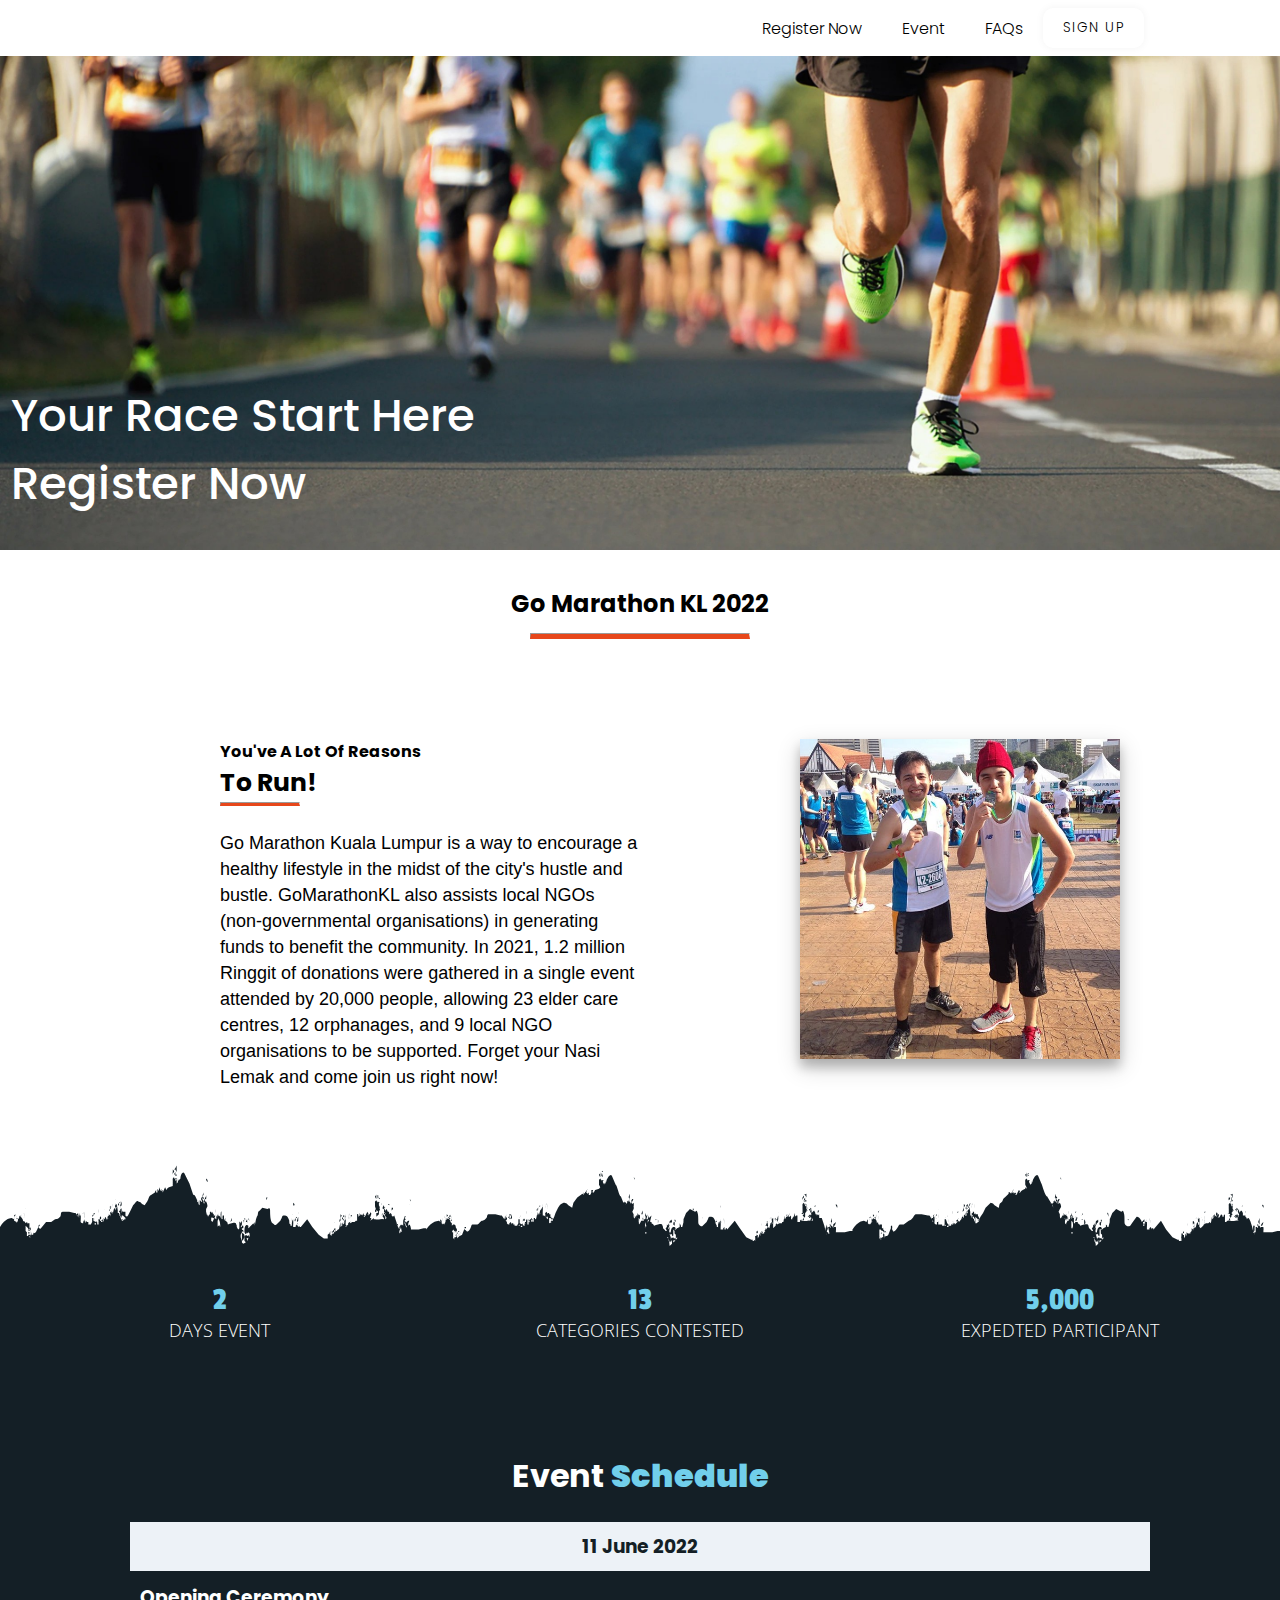
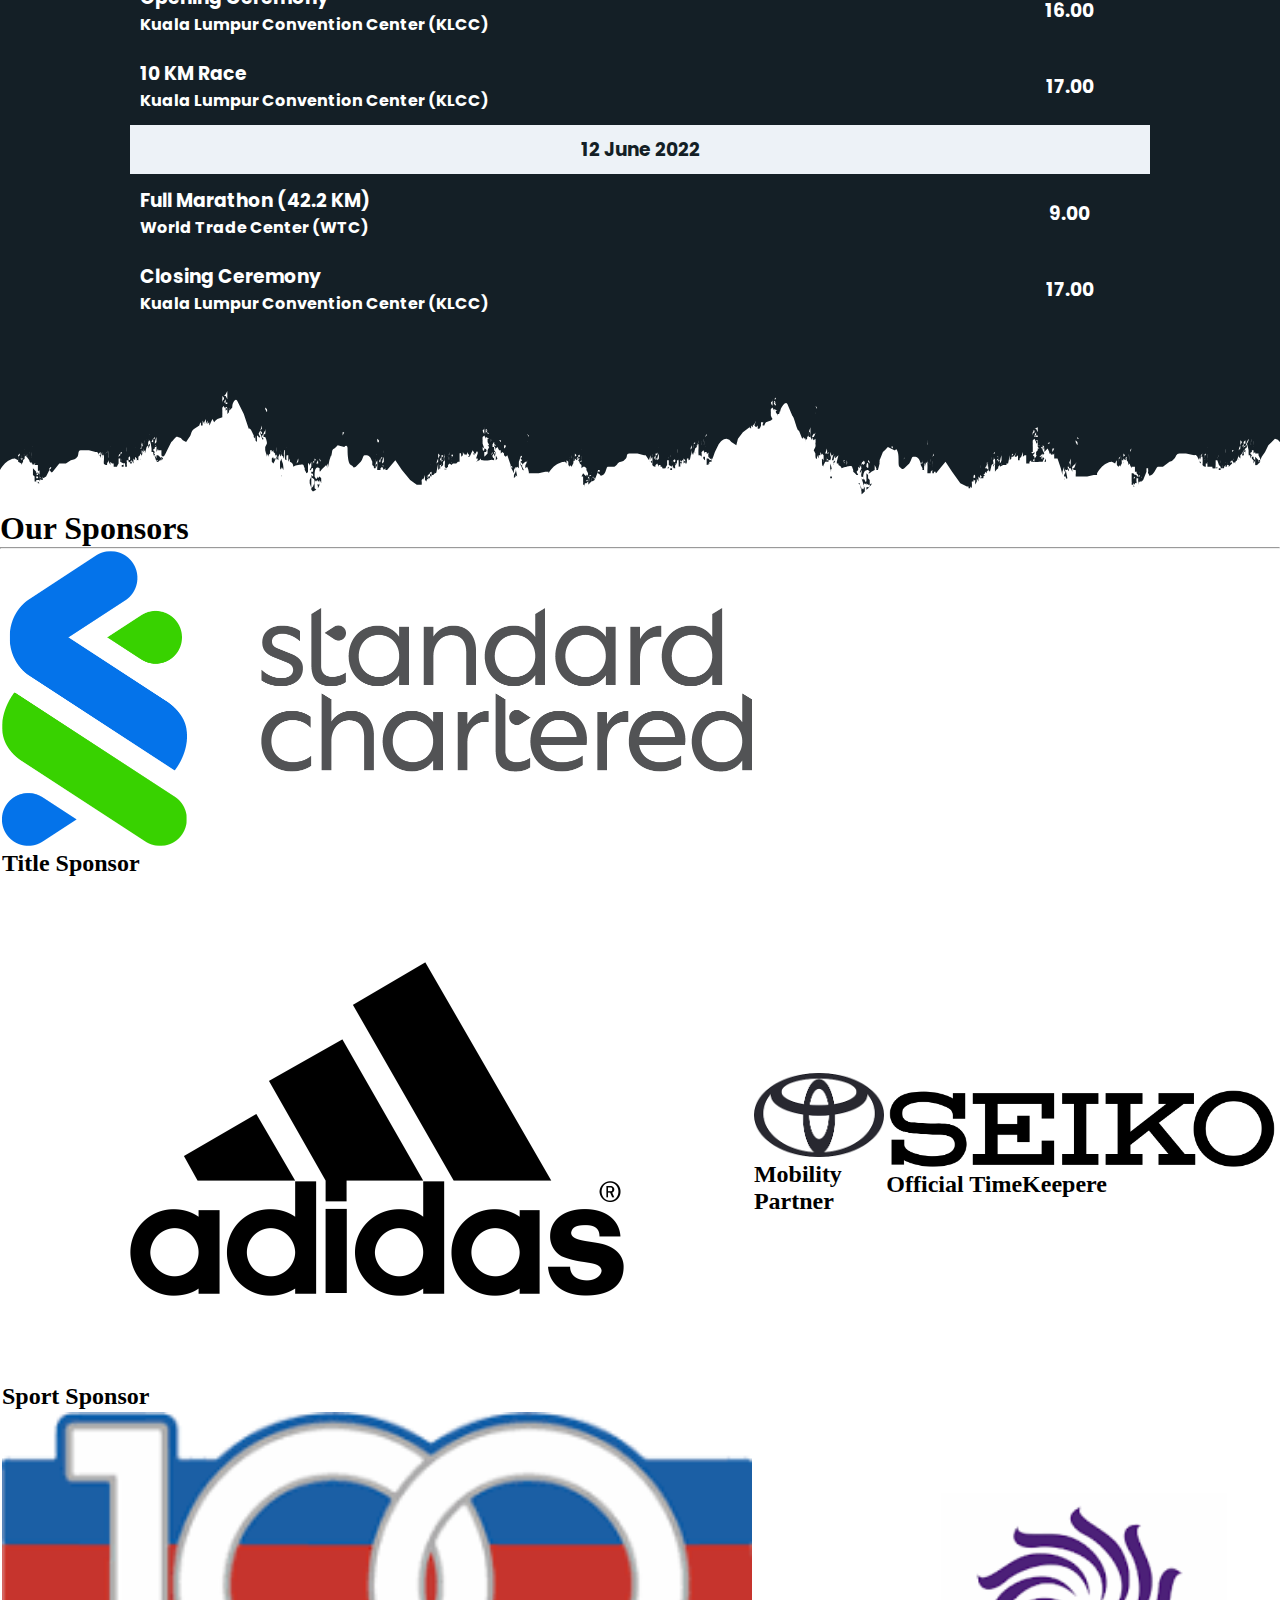
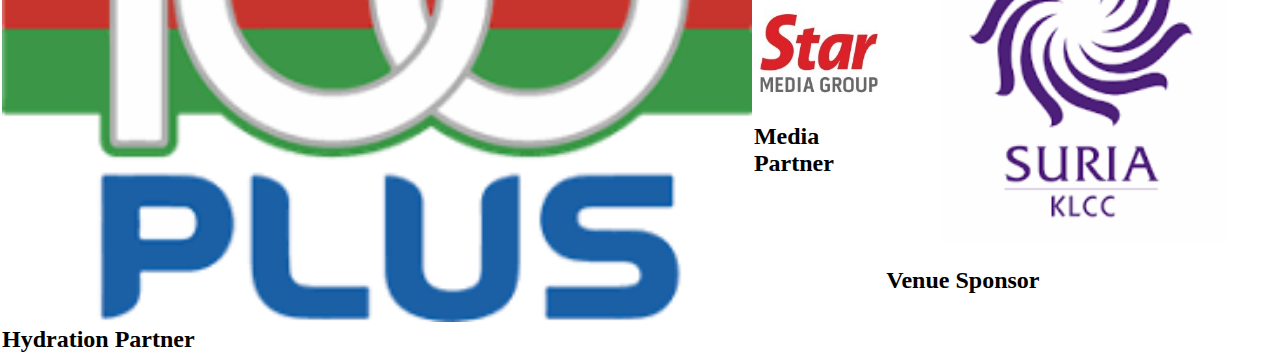
==== index.html @ 4ce57333 "v1.6" ====
<!DOCTYPE html>
<html lang="en">

<head>
    <meta charset="UTF-8">
    <meta http-equiv="X-UA-Compatible" content="IE=edge">
    <meta name="viewport" content="width=device-width, initial-scale=1.0">
    <link rel="stylesheet" type="text/css" href="style.css" />
    <script src="scripts/counter.js"></script>
    <title>GoMarathon</title>
</head>

<body>
    <!--header-->
    <div class="header">

        <!--Navigation Bar-->
        <nav>
            <ul class="nav_links">
                <li><a href="#">Register Now</a></li>
                <li><a href="#">Event</a></li>
                <li><a href="#">FAQs</a></li>
                <button>Sign Up</button>
            </ul>
        </nav>

        <!--Top image-->
        <img src="Image\running-header.jpg" />
        <div class="headTxt">Your Race Start Here <br> Register Now</div>
    </div>

    <!--Content-->
    <div class="content_counter">
        <h1>Go Marathon KL 2022</h1>
        <hr>
        <div id="dateCounter"></div>
    </div>

    <div class="container-1">
        <div class="col1">
            <h3>You've A Lot Of Reasons</h3>
            <h1>To Run!</h1>
            <hr>
            <p>
                Go Marathon Kuala Lumpur is a way to encourage a healthy lifestyle in the midst of the city's hustle and bustle. GoMarathonKL also assists local NGOs (non-governmental organisations) in generating funds to benefit the community. In 2021, 1.2 million Ringgit
                of donations were gathered in a single event attended by 20,000 people, allowing 23 elder care centres, 12 orphanages, and 9 local NGO organisations to be supported. Forget your Nasi Lemak and come join us right now!
            </p>
        </div>
        <div class="col2">
            <img src="Image/runner.jpg" alt="content image runner" />
        </div>
    </div>

    <div class="topSvg">
        <svg xmlns="http://www.w3.org/2000/svg" viewBox="0 0 1000 100">
            <g fill="#fff">
                <path d="M167 61zM98 62zM98 60a1 1 0 0" fill-rule="nonzero" />
                <path
                    d="M9 61l2 1a6 6 0 010-2v2a3 3 0 010 1l2 1v-1 2a21 21 0 011-2v-1 0h1v-2 1a4 4 0 010-2v1a4 4 0 011-1v-1-1 1a6 6 0 010 1 6 6 0 010 1 2 2 0 011 1v-1c0-1 0 1 0 0a9 9 0 010-2h0v3a3 3 0 011 2 7 7 0 011 1v-1l1 2 1-1c1 0 0 1 0 0v1h2v2a15 15 0 010 1c0 2 1-1 1 1v1c0 2-1-1-1-1a1 1 0 000 1 1 1 0 010 1h-1l1-1h-1v1a4 4 0 010-1v-1l-1-1v0l-1-1v4l1 1v3h1a3 3 0 010 1v-2h2a1 1 0 010-1c0-1 0 0 0 0v1a3 3 0 010-1v1s0-1 0 0a3 3 0 010 1v-1a2 2 0 010 1l1-2v1h1a4 4 0 010-2v1a15 15 0 002-1l2-4v-1-1-1c0-1 0 0 0 0v2l1-1a2 2 0 010 1l-1 1v-1a2 2 0 000 1c1 1 1 2 2 1l4-5h4l3-2a5 5 0 004-2c1-1 0-4 2-4h5l4 1h1l2 3v1a17 17 0 011-4v4c0 1 0 0 0 0v-2 1a5 5 0 010 1 6 6 0 010-2h1a4 4 0 010-1v-2 1a6 6 0 010 1 25 25 0 010 5v1a2 2 0 002 1v-1l1-2v1l1 2v-2l1 1h1v1a5 5 0 010 1h2a10 10 0 011-2c0-1 0 0 0 0v-2-1h1v2l2 1a2 2 0 010 1 3 3 0 010 1 5 5 0 010-2c1-1 1 1 1 2v-1 1h1a2 2 0 000-1h0v1-1a3 3 0 010-1 3 3 0 000-1 1 1 0 010-1h1v-1 0c0-1 1-2 1 0s-1 0-1 1c0 2 1 1 1 1a7 7 0 010 1h1v-1-1l1 2v-1a3 3 0 010 1v-1-1c0-1 0 0 0 0v-1l1 1v-2 2a4 4 0 000-1v-1l1 1v0a11 11 0 010 2v-2 1s0-1 0 0a3 3 0 011 0v-1-1l1-1v-1c0-1 0 0 0 0v0l1 1v1l1-5v1c0 1 0 0 0 0v1l1-1v-1-1 4l1-4v0l1-1v-2 1a5 5 0 010 1 6 6 0 010-2 4 4 0 011-1v-2 1a6 6 0 010 1 25 25 0 011 5v2h1v0a4 4 0 010 1 7 7 0 010 1 17 17 0 011-2v0l-1-1a1 1 0 011-1v-1h1v3l1-2v1h2v3c1 2 1-1 1 1a13 13 0 001-1 4 4 0 010-1v1l2-4 2-4c2-2 3-4 4-3a4 4 0 013 2l2 1 2-3c1-1 1-4 3-5l3-2a3 3 0 011-2v2a4 4 0 011 0v-1-1-1l1 2v-1l1-2v3l1-2v2l1-1v2a6 6 0 001-2l1-2 1 2v0a5 5 0 012-2l3-1a11 11 0 010-2 15 15 0 010-2 8 8 0 010-2l1-1v1h1s1-1 1 1l-1-1v2l1-1v1a8 8 0 010 2l1-1v-1-2a3 3 0 010 2 11 11 0 002-2c0-3 2-6 3-4l4 8 3 9c1-1 2 2 3 4v-1a8 8 0 010 2l1 1v-2a6 6 0 010 3l1 1v-3-1c1 0 1 2 2 1l-1-2c0-1 0 1 0 0l1-2 1-3v2l-1 1 1 1a1 1 0 010 1c-1 1-1-3-1-2a8 8 0 000 2 5 5 0 000 1v-1c1 1 1 5 2 3l-1-1a3 3 0 011-2 5 5 0 011-2v-1a7 7 0 010 3c0 1-1-1-1 1a5 5 0 000 1h1a8 8 0 011 3 4 4 0 010 1l-1 2v2l1 4v-2l1 2v-2 1a3 3 0 011-1v-1-1h1v1l1-1v1l1 1a9 9 0 010 2 6 6 0 010 1 5 5 0 01-1 1l1-1h-1c0 1 0 1 0 0a1 1 0 010-1l-1 1v-1 3l1 1c0-1 0-1 0 0l1-2a2 2 0 010-1h1v1a14 14 0 011-3l-1 2 1 1v-2 1a9 9 0 010-1l1-2a11 11 0 010 1v-2 1a6 6 0 010 1 3 3 0 010 1 3 3 0 001-2l-1-2a14 14 0 011 2 4 4 0 010 1l1 1v-1a3 3 0 010-1s0 1 0 0v-1a6 6 0 010 2 4 4 0 010 1v1c1 0 0-6 1-5v8-1c0-1 0-2 1-1a5 5 0 010 1v-1a7 7 0 010-3h1c0-1 0 0 0 0v-1 5l1-2v2a3 3 0 012 3 7 7 0 013-1c4-1 3 0 4 2a5 5 0 000 1 13 13 0 011 2 2 2 0 001-1s0 1 0 0v-2-3c1-1 1 3 1 1l1-2v3l-1 2c1 1 1-2 2-1a5 5 0 010 2h-1a3 3 0 000 1c1 1 1-1 1 1a1 1 0 010 1l-1-1c0 3 2 1 2 4a9 9 0 01-1 3l-1 1v-2-2-3l-1 2v2a43 43 0 011 3v1l1 1v-1 1l2-1a4 4 0 00-1-1v-3 1a3 3 0 011-3v1l1-1v1s1-1 1 1-2-1-1 2a6 6 0 000 1 9 9 0 001-2 10 10 0 010-3 7 7 0 011 2v-1a4 4 0 000-1v-1l-1-1-1 1v-5 4c-1 2-1 2-2 0v-1c0-5 2-5 3-4 0 0 0-1 0 0v1c0 2 1 0 1 0l1-1 1-1 1-1v-1 2l1-2v3c0 1 0 0 0 0l1-5 1-3a4 4 0 010 1c1-3 0-4 2-5a22 22 0 002-2l4 1c1-1 2-1 2 1s0 9 2 10 1 2 3 1l3-3c2-3 1-4 3-4s3 1 4 4v-1a4 4 0 010 1s0-1 0 0v2a9 9 0 011-1s0-1 0 0l-1 1a7 7 0 001 1v1a11 11 0 010-2v2h1v-1-1-2 1a5 5 0 010 1 6 6 0 011-3v1a4 4 0 010-1v-1-1 1a7 7 0 010 1 25 25 0 010 5v1h2v-1l1-1 1 2a7 7 0 011-1v1h1l5-6 4 6 5 6 4 3h1v-1c0-1 0 1 0 0a7 7 0 010-1v2h2v-1 1a9 9 0 000-2 3 3 0 010-1l1-1v-1-1s0-1 0 0v3l1-3c0-1 0-2 0 0v2a6 6 0 010 1l1 1v-1 0l1-1-1-1c1-2 1 1 1 2v-1a2 2 0 010 1v-1h1c0-3-1 0-1-1v-1l1-1c1 0 0 0 0 0v1a1 1 0 010 1 1 1 0 011 0v-1l-1-1a1 1 0 011-1v2c0-1 0 0 0 0h1l1-1v-1a4 4 0 000 1c0 1 0 0 0 0v-3 3a1 1 0 001-1v-1 1c0 1 0 1 0 0l1-5v4l1-1c1 0 0-1 0 0v-2-1 1h1l-1 3v-1 1l1-4v-1 1a4 4 0 010 1 1 1 0 000 1l1-1v-2c0-1 0 0 0 0v-2c0-1 0 0 0 0a5 5 0 010 1 6 6 0 011-2v1a4 4 0 010-1v-1-2 1a6 6 0 010 2 25 25 0 010 5v1a3 3 0 011 2l-1-1v1a11 11 0 012-2v-1l1-1a3 3 0 011 1l1-1h2l1-1h1v-5c1-1 1 1 1 2l-1 1 1-1 1-1c1 0 0 0 0 0v-1c0-1 0 0 0 0v-1l1 2v-1l1-3-1 3 1 1c0 1 0 0 0 0l1-2v1l1 1-1 1h1a6 6 0 001-2l1-2 1 2h-1l1 1v-1h1s0-2 1-1v1l-1 3h1v1l-1 1 2-1 1-1v1a6 6 0 011 0 11 11 0 004 0 6 6 0 013 0 6 6 0 010-2l1-2a4 4 0 00-1-2v-1a6 6 0 010-2v-1l1 4v-1-1 1l1-1 1 2h1v1c1 0 0 0 0 0v-1 2l1-1 1 1v-1a12 12 0 000 2l1 1 1-1 2 6v1c1-1 1 0 1 1l-1-1 2 4v-3-2 3l1-2a7 7 0 010 3l-1 2v1a4 4 0 000 1 5 5 0 011-1v-1l1 1-1-5 1-1 1 1v-2c0-1 0 1 0 0v-2c1-2 1-5 2-3l-1 1 1 1-1 1 1 1a1 1 0 010 1c-1 1-1-3-1-2a8 8 0 000 2 5 5 0 000 1v-1c1 1 1 4 2 3l-1-2a3 3 0 010-1 5 5 0 012-2h1v-1a7 7 0 01-1 3s0-1 0 0a5 5 0 000 2l1-1a8 8 0 011 3 2 2 0 010 1h6l4-1h2V42v28c4-7 10-7 10-7l1 1a6 6 0 010-2l1 1v-1 2c0-1 0 0 0 0a3 3 0 010 1l1 1v-1l1 1v-1-1 2l1-2v1a3 3 0 010 1h-1 1v-2-1-2 1a3 3 0 010 1l1-1a4 4 0 010-1v-1-2l1 1a6 6 0 01-1 1v1a6 6 0 011 1l1-1h-1a9 9 0 011-1v-1a4 4 0 010 1v2a3 3 0 011 2 7 7 0 010 1v-1l1 1v2l1-1c0-1 0 0 0 0h1l1 1v2c0 1 0 0 0 0v-1l1 2v1a3 3 0 010-1v1c0 3 0-1-1 0a2 2 0 000 1v-1 1h-1a3 3 0 011 0l-1-1-1-1v-1 1l-1 2h1v3a2 2 0 010 1v1h1s0-1 0 0v-1a3 3 0 010 1v-1h1l1-1v0a1 1 0 010-1 1 1 0 010 1l1-1-1 1a3 3 0 010 2l1-1v-1a4 4 0 000 1l1-1a5 5 0 010-1v1a15 15 0 002-1c0-1 0 0 0 0l2-5v-1-1c0-1 0 0 0 0v1h1a2 2 0 010 1h-1c-1-1 1 0 0 0a2 2 0 000 1c2 1 1 2 3 1s2-5 3-5h4c2-1 2-3 4-3a5 5 0 003-2c1-1 0-3 2-3h5l4 1h1l2 3v1a2 2 0 000-1 16 16 0 011-3v3a6 6 0 010 1v-2c0-1 0 0 0 0a5 5 0 010 1 6 6 0 011-2v1a4 4 0 010-1v-1-1a6 6 0 010 2 25 25 0 010 5 2 2 0 002 1 1 1 0 010-1l1-1 1 2v-1h1v1h1c1 0 0 0 0 0a5 5 0 010 1 18 18 0 002 0 9 9 0 011-2s0 1 0 0v-1-2c0-1 0 0 0 0h1v3l2 1a2 2 0 010 1 5 5 0 010-2l1 2v-1 1h1v-1c0-1 0 0 0 0v1a3 3 0 010-2h1a1 1 0 01-1-1h1a2 2 0 010-1v-1 1c0-1 1-2 1 0v1 1a4 4 0 010 1 2 2 0 011 0v-1-1c0-2 1 0 1 1v-1-1-1h1v2a4 4 0 001-1l-1-1a1 1 0 010-1l1 1v1a11 11 0 010 1v-1 1l1-1-1 1a3 3 0 011 0v-1 1a1 1 0 010-1v-1-1h1a4 4 0 000 1c0 1 0 0 0 0v-3 3a1 1 0 001-1v-2 2l1-5v3l1-2v-1 3c0 1 0 0 0 0s0 1 0 0l1-4v1a4 4 0 010 1 1 1 0 000 1v-1-2l1-1v-2 1a5 5 0 010 1 6 6 0 011-2v-1-2 1a6 6 0 010 2 25 25 0 010 4v2a2 2 0 010 1h1v0a4 4 0 011 1 7 7 0 010 1 17 17 0 010-2v-1a1 1 0 010-1l1-1 1 2v-1h1v1h1c1 0 0-1 0 0v2l1 1v-2a15 15 0 010 2c0 1 1-1 1 1a13 13 0 001-2l1-3 2-4c1-2 3-4 5-4a4 4 0 013 2l3 2 1-4 3-4 4-3a3 3 0 010-1v1l1 1a4 4 0 010-1v-1l1 1v-2h-1 1v1l1-1 1-2-1 3 1 1 1-3-1 3 1-1v2h1c1 0-1 0 0 0a6 6 0 001-2v-2c1 0 2 0 1 1v1h1a5 5 0 011-2l3-1v-1 1l1-1a11 11 0 01-1-2 15 15 0 010-2 8 8 0 010-2l1-1 1 2v-1l2 1h-1v1a8 8 0 011 2v-1h1v-2a3 3 0 010 2 11 11 0 001-3c1-2 3-5 4-3l3 7c1 0 3 10 4 9l2 5 1-1a8 8 0 010 2s0-2 1-1a6 6 0 010 2v-1l1-1v-1l1 2-1-2 1-1v-2l1-3v5a1 1 0 010 1s0-4-1-3a8 8 0 000 2 5 5 0 000 1h1l1 2v-1a4 4 0 010-1 5 5 0 011-2h1v-1a7 7 0 01-1 3h-1a5 5 0 001 2l1-1a8 8 0 010 3 4 4 0 010 2l-1 2 1 2c0 1 0 4 1 3v-1-1l1 2a3 3 0 010-1 3 3 0 010-1h1v-1-1l1 2s0-1 0 0v-1l1 1v1a9 9 0 010 1v1c-1 0 0 0 0 0a9 9 0 010 1 5 5 0 010 1v-1a1 1 0 010-1l-1-1v3a1 1 0 010 1l1 1a1 1 0 010-1l1-2s0-1 0 0h1a13 13 0 010-3v3a15 15 0 010-1c0-1 0 0 0 0a3 3 0 010 1h1a7 7 0 010-1v-3a11 11 0 010 2v-1-1a6 6 0 010 2 3 3 0 010 1 1 1 0 011 0 3 3 0 000-3v-2a14 14 0 011 3v-1a4 4 0 010 1v0a3 3 0 010-1h1a6 6 0 010 1 4 4 0 010 1v1h-1l1-4v7a1 1 0 010-1l1-1a5 5 0 010 1v-1a7 7 0 010-2l1-1 1-1-1 4v1h1v-1 2a3 3 0 012 2 7 7 0 013-1c4-1 3 0 4 2a4 4 0 000 1 14 14 0 012 2h1l-1-2 1-1v-2l1 1v-2l1 2-1 2c0 2 1-1 1-1a5 5 0 010 2c0 1 0-1 0 0a3 3 0 000 2c0 1 1-1 1 1a1 1 0 010 1l-1-1 1 3a9 9 0 010 3l-1 1v-1l-1-2v-3 2h-1l1 1a40 40 0 011 4c0 2 0 2 1 1l1-1v-3l-1 2v-2a3 3 0 011-2l1 1v-1l1 1h1c0 3-2 0-2 2a6 6 0 000 1 9 9 0 002-2 10 10 0 010-3 7 7 0 010 3l1-1a4 4 0 000-1l-1 1v-3l-1-1v-2l-1-1v4c0 2-1 1-1 0l-1-1c0-5 2-5 3-5l1 1-1 1h1l1-1 2-1v-1-2l1 2v-2 3h1l1-4a2 2 0 010-1v-2a4 4 0 010 1l2-5a22 22 0 003-3l4 2c1 0 1-2 2 1s0 8 1 9 2 2 3 1l3-3c2-3 1-4 3-4s3 1 4 4l1-1a4 4 0 010 1h-1a3 3 0 000 1l1 2a9 9 0 010-1c0-1 0-1 0 0 0 0 0-1 0 0v2h1a11 11 0 010-1v1a3 3 0 000 1v-2-1-2l1 1c1 0 0 0 0 0a5 5 0 010 1 6 6 0 010-2l1-1v-2 1a6 6 0 010 2 25 25 0 010 4v2h2v-1l1-1c1 0 0 0 0 0v2h1a7 7 0 010-1h1v1a2 2 0 001-1l5-6 4 6 5 7 4 2h1a8 8 0 010-1v2h1v-1a2 2 0 011 1v-2 1a9 9 0 000-2 3 3 0 010-1h1v-2-1 0c0-1 1-2 1 0s0 0-1 1c0 2 1 1 1 1a7 7 0 010 1v1a2 2 0 010 1l1-2v-1-1l1 2s0-1 0 0v-1-1c0-1 0 0 0 0v-1l1 1v-2 0l1 1-1 1h1v-1a2 2 0 010 1 5 5 0 010-1v1s0-1 0 0h1v-1-1l1-1v1a4 4 0 00-1 0v1l1-1v-3 1l1 1v-4c1-1 1 0 1 1v1l1 1v-3-1 4l1-4v0l1-1v-2 1a5 5 0 010 1 6 6 0 010-2 4 4 0 011-1v-1-1 1a6 6 0 010 1 25 25 0 010 5v2a3 3 0 010 1s0-1 0 0a11 11 0 012-2v-1l1-1a3 3 0 010 1l2-1c0-1 0 0 0 0h2v-1h1l1-5v3l1-1v-1h1v-1h-1l1-1v2l1-1 1-2-1 3h1l1-2-1 2 1-1v2 1h1v-1a6 6 0 001-1l1-3v3l1-1h1v-1 4c0 1 0-1 0 0v2h2a2 2 0 010-1l1-1v1a6 6 0 011 0 11 11 0 004 0 6 6 0 012 0 6 6 0 011-2v-2a4 4 0 000-1l-1-2a6 6 0 011-2v3l1-1v-1 1l1-1 1 2v1h1c0 1 0-1 0 0v1l1-1v1l1-1a13 13 0 000 2v1h2l2 6 1 1-1-1 1 4v-2l1-3v3c1 0 0-2 1-1a7 7 0 01-1 3v2a1 1 0 010 1 4 4 0 010-1v-1h1s0 2 1 1l-1-5h1v-1s1 3 1 1l-1-2h1v-2l1-3v3c0 1 0 0 0 0v2c0 1 0-3-1-2a8 8 0 000 2 5 5 0 000 1h1l1 2v-1a3 3 0 010-2 5 5 0 011-1l1-1c1 0 0-1 0 0a7 7 0 01-1 3h-1a5 5 0 001 1h1a8 8 0 010 3 2 2 0 010 1h7l4-1h2v-1c4-7 9-7 9-7l2 1a6 6 0 011-2v2c0-1 0 0 0 0a3 3 0 010 1l1 1 1-1v1a19 19 0 010-2v2l1-2v1a4 4 0 010 1v-2-1-2 1h1a3 3 0 010 1v-1a4 4 0 010-1v-1-2l1 1a6 6 0 01-1 1v1a6 6 0 011 1l1-1h-1a9 9 0 011-1v-1a4 4 0 010 1v2a3 3 0 011 2 6 6 0 010 1l1-1v1l1 2v-1c0-1 0 0 0 0h2v3h1v-1a15 15 0 010 2l1 1v-1 1c0 3-1-1-2 0 0 1 0 0 0 0v0l-1-1h-1v-1 6a2 2 0 010 1v1h1s0-1 0 0v-1a3 3 0 011 1v-1c0-1 0 0 0 0a3 3 0 011 0v-1 0a1 1 0 010-1h1a1 1 0 010 1v-1 1h-1 1a3 3 0 010 2v-1l1-1v1-1h1a4 4 0 010-1v1a16 16 0 001-1c0-1 0 0 0 0l2-5v-1-1c0-1 0 0 0 0h1v1c1 0 0 0 0 0a2 2 0 010 1s0 1 0 0a2 2 0 000 1c1 1 0 2 2 1s3-5 4-5h3l4-3a5 5 0 003-2c1-1 1-3 3-3h4l5 1c0-1 0 0 0 0 1 0 1-1 3 3v1a2 2 0 000-1 16 16 0 010-3v2c0-1 0 0 0 0h1a5 5 0 010 1 6 6 0 010-2v1a4 4 0 010-1v-1l1-1c1 0 0 0 0 0a6 6 0 01-1 2 1 1 0 011 0 25 25 0 010 5 2 2 0 002 1v-1-1h1v2h1v-1s0 1 0 0v1h2a5 5 0 010 1 18 18 0 002 0 9 9 0 010-2s0 1 0 0v-1-2h1l1 3 1 1a2 2 0 010 1h1a5 5 0 010-2v2h1v-1 0c0-1 0 0 0 0v1a3 3 0 011-2s0 1 0 0v-1a2 2 0 010-1v-1 4c1 1 1-2 1-3s0-2 0 0v2a5 5 0 011 0 4 4 0 010 1 1 1 0 010-1v1l1-1v-1 1l1-1c0-2-1 1-1-1l1-1v0l1 2v-1 1a4 4 0 000-1v-1a1 1 0 010-1v2a11 11 0 010 1v-1l1 1v-1 1-1 1a1 1 0 010-1l1-1v-1s0-1 0 0a4 4 0 000 1c0 1 0 0 0 0l1-3v3a1 1 0 000-1v-2 1l1 1v-5 3l1-1v-1 1l1-2v0l-1 3h1s0 1 0 0v-4 2s0-2 1-1-1 1-1 1l1-2v1a4 4 0 010 1 1 1 0 000 1v-1-2-1-2 1h1a5 5 0 010 1 6 6 0 010-2v-1l1-2v1a6 6 0 01-1 2 25 25 0 011 4v2a2 2 0 010 1h1v0a4 4 0 010 1 7 7 0 010 1 17 17 0 011-2l-1-1a1 1 0 011-1v-1h1v2l1-1v1h2v1l1 2v1a13 13 0 001-2l2-3 2-4 4-4a4 4 0 013 2l3 2c1 0 0-3 2-4s1-3 3-4l3-3a3 3 0 010-1c1-1 1 1 1 1v-1l1 1v-2s0 1 0 0c0 0 0-1 0 0 0 0 0 2 1 1v-1l1-2-1 3h1v1l1-3-1 3 1-1 1 1-1 1h1a6 6 0 001-2l1-2 1 1-1 1h1a5 5 0 012-2l2-1v-1l1 1v-1a11 11 0 01-1-2 15 15 0 010-2 8 8 0 010-2l1-1 1 2v-1l2 1h-1v1a8 8 0 011 2l1-1v-2a3 3 0 010 2 11 11 0 001-3c1-2 3-5 4-3l3 7s3 10 4 9l3 5v-1a8 8 0 010 2l1-1a6 6 0 010 2l1 2-1-3 1-1v-1l1 2-1-2 1-1v-2l1-3v2l1 1-1 1 1 1a1 1 0 01-1 1s0-4-1-3a7 7 0 000 2 4 4 0 000 1h1l1 2v-1a4 4 0 010-1 5 5 0 011-2h1v-1a6 6 0 01-1 3s0-1 0 0a5 5 0 000 2l1-1a8 8 0 011 3 4 4 0 01-1 2l-1 2 1 2c0 1 0 4 1 3v-1 1l1-2v2a3 3 0 010-1 3 3 0 010-1h1v-1-1l1 2s0-1 0 0l1-1v1l1 1a9 9 0 010 1v1h-1a6 6 0 010 1 5 5 0 010 1v-1a1 1 0 010-1v-1l-1 2v-2 4l1 1a2 2 0 010-1l1-2s0-1 0 0h1a14 14 0 010-3v3a15 15 0 010-1c0-1 0 0 0 0h1a3 3 0 010 1 9 9 0 010-1c0-2 0-4 1-3a10 10 0 01-1 2l1-1v-1 1a6 6 0 010 1 3 3 0 010 1 3 3 0 000-3v-2a14 14 0 011 3v1h1a2 2 0 010-1s-1 1 0 0c0-1 0 0 0 0v-1a6 6 0 010 1 1 1 0 010 1 4 4 0 010 1v-4 7h1a5 5 0 010-1v-1a5 5 0 010 1h1v-1h-1a7 7 0 011-2v-1l1 1v-1l-1 3v1h1v-1 2a3 3 0 012 2 7 7 0 013-1c4-1 3 1 4 3a4 4 0 001 1 14 14 0 011 1h1l-1-2 1-1v-2l1 1v-2l1 2-1 3 1-2a5 5 0 010 2c0 1 0-1 0 0a3 3 0 000 2c0 1 1-1 1 1a1 1 0 010 1l-1-1 1 4a9 9 0 010 2l-1 1v-1l-1-2v-3 2h-1l1 1v2l1 2c0 2 0 2 1 1l1-1v-3l-1 2v-2a3 3 0 011-2l1 1v-1l1 1h1c0 3-2 0-2 2a6 6 0 000 1 9 9 0 002-2 10 10 0 010-3 7 7 0 010 3l1-1a4 4 0 000-1l-1 1v-3l-1-1v-2c0-1 0-2-1-1v4c0 2-1 1-1 0l-1-1c0-5 2-5 3-5l1 1-1 1h1l1-1 2-1v-1-1l1 1v-2 3h1l1-4a2 2 0 010-1v-2a4 4 0 010 1l2-5a22 22 0 003-3l4 2c1 0 1-2 2 1s0 8 1 9 2 2 4 1l2-3 3-4c1 0 3 1 4 4l1-1a3 3 0 010 1 3 3 0 000 1v1a7 7 0 010-1l1 1h-1v1a7 7 0 001 0v1a11 11 0 010-1v0l1-1v-2 1a5 5 0 010 1 6 6 0 010-2 4 4 0 011 0v-1-2 1a6 6 0 010 2 25 25 0 010 4v2h2v-1l1-1 1 2a7 7 0 010-1h1v1a2 2 0 001-1l5-6 4 7 5 6 4 2h1v-1 2h1v-1a2 2 0 010 1h1v-2 1a9 9 0 000-1 3 3 0 010-2v-2h1v-1 1s1-3 1-1 0 0-1 1c0 2 1 1 1 1a7 7 0 010 1v1a2 2 0 010 1l1-2v-1-1l1 2s0-1 0 0v-1-1c0-1 0 0 0 0v-1l1 1v-2 2h1v-1a2 2 0 010 1 7 7 0 010-1v1s0-1 0 0h1v-1-1l1-1-1 1v1l1-1v-2c0-1 0 0 0 0v0l1 1v1l1-5v1c0 1 0 0 0 0v2l1-1v-1-2 4l1-4v0l1-1v-2 1a5 5 0 010 1 6 6 0 010-2 4 4 0 011-1v-2 1a7 7 0 010 1 25 25 0 010 5v2a3 3 0 011 1 11 11 0 012-2l1-2v1l1-1h1c0-1 0 0 0 0h1l1-1 1 1 1-6v3l1-1v-1s0 1 0 0v-1l1-1v2l1-1c0-1 0-3 1-2s-1 2-1 3c1 0 1-3 2-2s-1 3-1 3l1-1v1a6 6 0 001-1l1-2 1 1v1h1v-1l1-1v4c1 1 0 0 0 0v2h1a2 2 0 011-1v-1 1a6 6 0 012 0 11 11 0 004 0 6 6 0 012 0 6 6 0 010-2l1-2a4 4 0 000-1l-1-2a6 6 0 011-2v3c0 1 0-1 0 0l1-2v1l1-1 1 2c0 1 0 0 0 0v2h1v-1 1h1v1l1-2a12 12 0 00-1 2l1 1v1l1-1s1-1 3 6l1 1-1-1 1 4v-2c0-1 0-3 1-2s-1 3 0 2v-1a7 7 0 010 3l-1 1 1 1a1 1 0 010 1v-2h1v-4h1v-1s0 3 1 1l-1-2h1v-2l1-3v3c0 1 0 0 0 0v2l-1-2a7 7 0 000 2 4 4 0 000 1h1l1 2v-1a3 3 0 010-1 5 5 0 011-2c0-1 0-1 0 0l1-1a7 7 0 01-1 3h-1a5 5 0 000 1h2a8 8 0 010 3 2 2 0 010 1h7l4-1h2V0L0-2v70c4-7 9-7 9-7zm12 10v-1 1zm0 2v-1 1zm0-3v0zm0 5zm0-4l1-1-1 1zm1 0s0 1 0 0a2 2 0 010 1v-1zm1 2h-1v-1h1c0-1 0 0 0 0a1 1 0 010 1zm0 0v0c0-1 0-1 0 0zm167 7v-1 1zm0-1v-1s1 1 0 0zm164-7zm0 2h0zm1-2v0zm0 5v-1 1zm0-4v-1 1zm0 0v-1 1h0zm1 1v-1 1zm1 0v0l-1 1v-1h1c0 1 0 0 0 0zm167 7v-1 1zm0-1zm163-8zm1 2zm0-2v0zm0 5v-1 1zm0-4v-1 1zm1 0h-1l1-1v1zm0 1v-1 1zm1 0v1h-1 1v-1c0 1 0 0 0 0zm167 7v-1 1zm0-1zm130-31h1l-1-1v1zm-1 1l1 1a3 3 0 010 2l-1-2 1-1zm-8-6l1-1-1 1zm-5 5l1 2-1-2zm-1 6h1v2a3 3 0 010-2zm0-3v-1 1zm-1-1a1 1 0 01-1 1l1-1zm-2-2l1 2v-2zm-3 13a2 2 0 010-1h-1l1-2 1-1a3 3 0 010 1l-1 1v2zm2-3l-1 1v1l-1-1a3 3 0 011-1h1zm-3-5h1v-1a3 3 0 011 1v1l-1-1v2c0 1 0 0 0 0l-1-2zm0 5l1-1v1a3 3 0 01-1 1h-1l1-1zm0-8a3 3 0 010 1v-1zm-1 2zm-3-10l2-1v-1 4l-1-2h-1zm1 4a7 7 0 010-2h1l-1 1 1 1v1s0-1 0 0l-1-1v1l-1 1 1-2zm-2-5h0zm0 3h1v-1a2 2 0 010 1v1l-1 1a3 3 0 010-2zm0 12v-1-2a15 15 0 010-2 8 8 0 010-2l1-1 1 2v-1s1-1 1 1l-1-1v2l1-1v3l1 1h-1s0-1 0 0v1l-1 1 1 1-1 1s1 0 0 0v1l-1 1v2l-1-1 1-1a3 3 0 000-1l-1-1c0-1 0 0 0 0h1v-2 1l-2-1h1zm-5-9l1-1-1 1zm-14 17v-1a1 1 0 010 1zm0-8a9 9 0 010-1h1l-1 1zm0 3v0zm0 2a16 16 0 010-3v3a4 4 0 010 2v-1zm-2-2a3 3 0 011 0v-1a6 6 0 010 1c0 1 0 1 0 0h-1zm0 3a9 9 0 011-1s0-1 0 0l-1 1zm0-2v-1a4 4 0 010 1s0-1 0 0v1a5 5 0 010 1v-1c0-1 0 1 0 0a9 9 0 010-1zm-2-3a9 9 0 010-1v1zm-1 4h1-1zm0 2a16 16 0 010-4v3a4 4 0 010 2v-1zm-1-3v-1a6 6 0 010 2v-1s0 1 0 0zm0 3a9 9 0 010-1v1zm-1-2v-1a3 3 0 010 1v1a5 5 0 010 1v-1c0-1 0 1 0 0a9 9 0 010-1zm-2 7h1l-1-2 1 1-1 1zm1-7v-2 2zm-1 4a8 8 0 010-3l1 1v-1 2a2 2 0 010-1v2l-1-1v1a9 9 0 010-1c1-1 0 0 0 0v1zm0 1v-2a6 6 0 010 2zm-4-2v2a6 6 0 010-2zm-2 8v-1 2s0 1 0 0v-1zm-27-6c0 1 0 1 0 0zm1-7v-1a9 9 0 010-1v2zm-1 3h1c0 1 0 0 0 0h-1zm0 2a16 16 0 010-3v3a4 4 0 010 1v-1zm-1-2a3 3 0 010-1v-1a6 6 0 010 2zm0 2a9 9 0 010-1c0 1 0 0 0 0v1zm-1-2v-1a3 3 0 010 1v1a5 5 0 010 1v-1s0 1 0 0a9 9 0 010-1zm-1-11a4 4 0 010 1v-2zm-1 9v-1a9 9 0 010-1v2zm0 3v0zm-1 2a16 16 0 011-3v3a4 4 0 01-1 1v-1zm-1-2a3 3 0 010-1l1-1a6 6 0 010 2h-1zm-11-2v-1c0 2-1 2-1 1zm-7-16v0zm0 8v0zm-10 3c1-1 1 2 1 3l-1-3zm-5 9l1 1-1-1zm1-2c0 1-1 0 0 0l-1-1c0-2 1 0 1 1zm-2-1v3s0-3 1-2a8 8 0 010 3l-1-1c-1 0 0 0 0 0v-3zm-2 0c1-1 1-1 1 1 0 0 0-1 0 0l-1 1a12 12 0 010-2zm-1 2c0-2 1-3 1-1v1l-1 2a6 6 0 010-2zm-9-3a4 4 0 011 3l-1 1v-4zm-1-5v1l-1 1 1-2zm-1 5h1l-1 1 1 1-1-2zm-5-5a10 10 0 010-1h1l-1 1zm0 3v0zm0 2a16 16 0 010-3v3a4 4 0 010 1s0 1 0 0v-1zm-2-5h0zm-2 1a9 9 0 010-1c0-1 0 0 0 0v1zm-1 3l1 1-1-1zm0-6a9 9 0 010 3c0 1 0 0 0 0v-3zm-1 7l-1 2 1-2zm0-1v-1a6 6 0 010 1c0 1 0 1 0 0zm-5-31v1l-1-2zm-1 2v1a3 3 0 010 1v-2zm-8-7s0-1 0 0zm-6 6l1 2-1-2zm-1 2l1-1-1 1zm-8-4h-1v-1h-1v1a7 7 0 010-3h1l-1 1 1 1v1h1zm-1-5l1-2-1 2v0l-1 1 1-1zm-2-4h0zm0 3v0zm-1 4l1-1v-1a2 2 0 010 1v3a3 3 0 01-1-2zm-5 2l1-1-1 1zm-30 31s0-1 0 0zm-5-5c0 1 0 1 0 0zm1-7v-1a9 9 0 010-1v2zm-1 3h1c0 1 0 0 0 0h-1zm0 2a16 16 0 010-3v3a4 4 0 010 1v-1zm-1-2a3 3 0 010-1v-1a6 6 0 010 2zm0 2a9 9 0 010-1c0 1 0 0 0 0v1zm-1-2v-1a3 3 0 010 1v1a5 5 0 010 1v-1 1a9 9 0 010-2zm-2-2v-1a9 9 0 010-1v2zm0 3v0zm-1 2a16 16 0 011-3v3a4 4 0 01-1 1v-1zm-1-2a3 3 0 010-1l1-1a6 6 0 010 2h-1zm0 3a7 7 0 010-2l1 1h-1v1zm0-3v-1a3 3 0 010 1v1a5 5 0 010 2v-2l-1 1a9 9 0 011-2zm-2 7s0 1 0 0v-1 2zm0-7v-2l1 1-1 2v-1zm-1 4a8 8 0 011-3v2c0-1 0 0 0 0v1a8 8 0 010-1c0-1 0 0 0 0l-1 1zm0 1v-1a6 6 0 010 1zm-3-1c0-1 0 0 0 0l-1 1a6 6 0 010-1zm-2 1h0zm-1 7l1-1c1 0 0-1 0 0l-1 1s0 1 0 0v-1zm-2-9a9 9 0 010 3c0 1 0 0 0 0v-3zm-1 7v0zm-1 0v0zm-1 1v1a7 7 0 010-2v1zm0-4v2-2zm-1 0s0 1 0 0v1a1 1 0 010-1zm-1 1v1s0 1 0 0a2 2 0 010-1zm-6 4v-1a1 1 0 010 1zm0-8v-1a9 9 0 010-1v2zm0 3v0zm0 2a16 16 0 010-3v3a4 4 0 010 1s0 1 0 0v-1zm-2-2a3 3 0 011-1v0a6 6 0 010 1c0 1 0 0 0 0h-1zm0 3a9 9 0 011-1c0-1 0-1 0 0l-1 1zm0-3s0-1 0 0v2a5 5 0 010 1v-1c0-1 0 1 0 0a9 9 0 010-2zm-2-2a9 9 0 010-1c0-1 0 0 0 0v1zm-1 3l1 1-1-1zm-1 0c0-1 0 0 0 0v-1a6 6 0 010 1c0 1 0 0 0 0zm-32 12s0-1 0 0zm-1 1v0zm-1-2c0-1 0 0 0 0zm0 2a1 1 0 010-1v1zm0-2v-1zm-1 4v-1a3 3 0 010 1zm0-1c0-1 0-1 0 0zm0-5a2 2 0 010 1v-1zm-1 3a2 2 0 011-1v1zm0 1v0zm0-5v0zm0 2v0zm0 4zm0-1h-1a2 2 0 011 1h-1a1 1 0 010-1s0 1 0 0a2 2 0 010-1v1a2 2 0 011 1v-1zm0 2a4 4 0 010-2 5 5 0 010 2zm0-6v-1zm-5-5c0 1 0 1 0 0v-1 1zm0-7v-1a8 8 0 011-1l-1 2zm0 3c0-1 0 0 0 0 0 1 0 0 0 0zm0 2a17 17 0 010-3v3a4 4 0 010 1v-1zm-1-2a3 3 0 010-1v-1a6 6 0 010 2zm0 2a9 9 0 010-1c0 1 0 0 0 0v1zm-3-4v-1a10 10 0 010-1v2zm0 3c0-1 0 0 0 0 0 1 0 0 0 0zm-1 2a16 16 0 010-3v3a4 4 0 010 1v-1zm-1-2a3 3 0 010-1v-1a6 6 0 010 2zm0 2a9 9 0 010-1c0 1 0 0 0 0v2zm-1-2l1-1a4 4 0 010 1h-1v1a5 5 0 010 1v-1 1a9 9 0 010-2zm-1 0v-2 2zM11 60v-1l1-1v1l-1 1zm2 0v-1 2a5 5 0 010 1v-1c0-1-1 1 0 0a9 9 0 010-2s0-1 0 0zm1 1l-1 1a9 9 0 010-1h1zm0-2c0 1 0 1 0 0h-1 1v-1a6 6 0 010 1zm1 2a4 4 0 010 1h-1l1-1a16 16 0 010-3v3zm0-1v-1 1zm0-5v1a7 7 0 010-1c0-1 0 0 0 0zm3 5v1a7 7 0 010-1c0-1 0-1 0 0zm0-2c0 1 0 0 0 0a3 3 0 010-1v0a6 6 0 010 1zm1 5v-1 1zm0-3a4 4 0 010 1v-1a16 16 0 010-3v3zm1-1v-1 1zm0-5v0a7 7 0 010-1v1zm6 18c0 1 0 0 0 0zm-1-4v-1 1zm-1-1zm0 5s0-1 0 0a3 3 0 000-1v1a2 2 0 010-1 2 2 0 010 1zm0 1a5 5 0 010-1 4 4 0 010 1zm1 0a1 1 0 01-1-1l1 1c0 1 0 0 0 0zm0-4h-1zm0 2v0zm0-1s0 1 0 0c0 0 0-1 0 0zm0-2h0zm1 5h0v-1a2 2 0 010 1zm0-3v-1 1zm0 1c0-1 0 0 0 0zm1-2zm0 3v-1 1zm1-2zm33-11h-1v-1l1-1a6 6 0 010 2zm1 0c0-1 0 0 0 0zm0-5v1a9 9 0 010-1zm2 4v1a5 5 0 010 1v-1c0-1 0 1 0 0a9 9 0 010-1l1-1a4 4 0 01-1 1zm1 1c0 1 0 0 0 0v1a9 9 0 010-1zm0-1v-1c0-1 0 1 0 0v-1a6 6 0 010 2zm1 4v-1 1zm0-3a4 4 0 010 2v-1a16 16 0 010-4v3zm1-1h-1 1zm0-5v1a9 9 0 010-1zm6 6l-1 1a2 2 0 011-2v1zm1-1h-1a1 1 0 011-1v1zm0 0v0zm0 4v1a7 7 0 010-2v1zm2-1l-1-1 1 1zm1-1l-1 2 1-2zm0-3v-1-2a10 10 0 010 3zm3 6h-1l1-1v-1s0-1 0 0v2zm1-8v0zm1 0a6 6 0 010-1v1c0 1 0 1 0 0zm4 0h-1l1-1a6 6 0 010 1zm0 3v-1-1l1 1-1 1zm0-4v1a9 9 0 010-2c0-1 0 0 0 0v1a8 8 0 010-3v1h1l-1 1h1l-1 1zm1-3v-1-1 2zm1 0v-1 2a5 5 0 010 1v-1c0-1 0 1 0 0a9 9 0 010-2s0-1 0 0a3 3 0 010 1zm1 1v1a9 9 0 010-1s0-1 0 0zm0-2c0 1 0 1 0 0v-1a6 6 0 010 1zm1 2a4 4 0 010 1c0 1 0 1 0 0v-1a16 16 0 010-3v3zm0-1v-1 1zm1-5l-1 1a9 9 0 011-1c0-1 0 0 0 0zm2 3c0 1 0 0 0 0v2a5 5 0 01-1 1l1-1h-1a9 9 0 011-2s0-1 0 0zm1 2h-1v1a9 9 0 010-1h1zm0-2h-1c0-1 0 0 0 0l1-1a6 6 0 010 1zm1 5l-1-1a1 1 0 011 1zm-1-3h1a4 4 0 01-1 1s0 1 0 0v-1a16 16 0 011-3v3zm1-1v-1 1zm0-5v0a10 10 0 010-1v1zm4 13h1zm39-33l-1-2h-1l1-1 1-2v5zm-2-3l-1-1 1 1zm-6 5v-1 1zm6-2l-1 1v1a3 3 0 010-2v-1-1a2 2 0 011 2zm0-7l1 1-1-1zm1 10v-1h-1v1c-1 0 0 0 0 0v-1a7 7 0 011-2c0-1 0-1 0 0v2h1v1h-1zm10 4v-1 1zm1-3v0zm5-5l1-1-1 1zm9 9l-1-2v-1l1 1a3 3 0 010 2zm0-5l1 1-1-1zm6 32l-1 2v-2zm0 0h-1c0-1 0 0 0 0a3 3 0 010-1h1v-1a6 6 0 010 2zm0-3v-1-2a9 9 0 010 3zm1 3c0-1 0 0 0 0 0 1 0 0 0 0zm0-3v-1a10 10 0 010-1v2zm10 0v-1 1zm-8-2l1 1-1-1zm2 6a4 4 0 010 1v-1a16 16 0 010-3v3zm1-2h-1 1c0 1 0 0 0 0zm0-5v1a9 9 0 010-1zm5 6v0zm1 4s0 1 0 0l1-3a4 4 0 010 2l-1 1zm10 0v1a6 6 0 010-2l1-1-1 2zm1-2v2a12 12 0 010-3l1 1h-1zm2 3v-1h-1v-3 3l1-2a8 8 0 010 3zm1-1v0zm0-2v-1l1 2-1-1zm5-4v-2 3zm9-6v0zm0-5v-2h1l-1 2zm7 14l1-2-1 2zm12 1c0 1 0 1 0 0 0 0 0 1 0 0v-1a6 6 0 010 1zm1 2a4 4 0 010 1v-1a16 16 0 010-3v3zm0-1v-1 1zm1-5l-1 1a10 10 0 011-1c0-1 0 0 0 0zm1-7c-1 1-1-1-1-2l1 1a3 3 0 010 1zm1 10c0 1 0 0 0 0v2a5 5 0 01-1 1l1-1h-1a9 9 0 011-2s0-1 0 0zm1 2h-1v1a9 9 0 010-1h1zm0-2h-1c0-1 0 0 0 0l1-1a6 6 0 010 1zm1 5l-1-1a1 1 0 011 1zm-1-3h1a4 4 0 01-1 1s0 1 0 0v-1a17 17 0 011-3v3zm1-1v-1 1zm0-4a9 9 0 010-2v2zm26 14v0l1-1s0-1 0 0c0 2 0 1-1 1zm2-7a6 6 0 011-1l-1 1zm4 0s0 1 0 0v-1a6 6 0 010 1zm1 3v-1s0 1 0 0v-1 2zm0-4a9 9 0 010-1c0-1 0 0 0 0l-1 1a8 8 0 011-3v3zm0-3v-1-2l1 1-1 2zm2-1v2a5 5 0 010 1v-1h-1a9 9 0 011-2v-1a4 4 0 010 1zm1 2s0-1 0 0l-1 1a9 9 0 010-1h1zm0-2h-1a3 3 0 010-1h1a6 6 0 010 1zm1 2a4 4 0 01-1 1v-1a17 17 0 011-3v3zm0-1v-1 1zm0-5v0a9 9 0 010-1v1zm2 3v1a5 5 0 010 2v-2 1a9 9 0 010-2l1-1a4 4 0 01-1 1zm1 2s0-1 0 0v1a9 9 0 010-2v1zm0-2c0 1 0 0 0 0a3 3 0 010-1v-1a6 6 0 010 2zm1 5v-1a1 1 0 010 1zm0-4v1a4 4 0 010 1v-1a16 16 0 010-3v2zm1 0l-1-1c1-1 1 0 1 1zm0-6v1a7 7 0 010-1zm20-17h-1zm3 14v-2a3 3 0 010 2zm0 1h-1 1zm-3-6v0a7 7 0 010-3l1 1h-1l1 1 1 1h-1v-1h-1v1zm1-3v-2l-1 1 1-1 1-2-1 2v2zm-2 0v-1a2 2 0 010 1v3a3 3 0 01-1-2l1-1zm0-3v0zm-6 6l1-1-1 1zm9 8l-1 2v2l-1 1-1 1v1c-1 0 0 0 0 0v-1a3 3 0 000-1v-1-1h1c1-1 0-2-1-2v1s-1 1-1-1v-1l1 1-1-3a15 15 0 010-2 8 8 0 010-2l1-1 1 2v-1l2 1h-1v2l1 2 1 1-1-1h-1l1 1zm1 5l1-2v-1 1a3 3 0 010 1l-1 1zm2 2a2 2 0 01-1-1v-1l1-1v-2a3 3 0 010 1v2 2zm1-4a1 1 0 010 1h-1v0a3 3 0 010-1h1zm-1-3v-1s0 1 0 0v1h-1v-2c1-1 0 1 0 0l1-1a3 3 0 010 1l1 1-1 1zm3-6v1-1zm1 3l-1-1h1a1 1 0 010 1zm1-1l1-1-1 1zm1 5a3 3 0 010-1v-1h1v1l-1 1zm0-7l1 2-1-2zm14 3v-2 1a3 3 0 010 1zm0-5l1 1v1l-1-2zm-8-4s0 1 0 0zm33 20v-1-2 3zm1-1v1a5 5 0 010 1v-1 1a9 9 0 010-2v-1a4 4 0 010 1zm1 2v-1 1a7 7 0 010-1v1zm0-2a3 3 0 010-1v-1a6 6 0 010 2zm1 1v1a4 4 0 010 1v-1a16 16 0 010-3v2zm1-1h-1 1c0 1 0 0 0 0zm0-5v1a8 8 0 010-1zm3 5c0 1 0 0 0 0l-1 1a7 7 0 010-1h1zm0-1h-1a3 3 0 010-1h1v-1a6 6 0 010 2zm1 4c0 1 0 0 0 0v-1 1zm0-3v1a4 4 0 010 1h-1l1-1a17 17 0 010-3v2zm0-1c0-1 0 0 0 0 0 1 0 0 0 0zm0-5v1a6 6 0 010-1zm6 19a1 1 0 010-1v1zm-1-5v-1 1zm0 0v-1 1zm0 4h-1a2 2 0 010 1 1 1 0 010-1s0 1 0 0a2 2 0 010-1v0a2 2 0 011 2v-1zm0 1a5 5 0 010-1 4 4 0 010 2zm0 0zm0-3v-1 1zm0 2v0zm1-2l-1 1a2 2 0 010-1h1zm0-2a3 3 0 010 1v-1zm0 6v-1a2 2 0 010 1zm0-4l1-1-1 1zm1 2a1 1 0 010-1v1zm0-2zm1 3a2 2 0 010-1l-1-1 1 2zm1-2v-1 1zm32-12c0 1 0 0 0 0a3 3 0 010-1v0a6 6 0 010 1zm1 1v-1 1zm1-5l-1 1 1-1a9 9 0 010-1v1zm2 3c0 1 0 0 0 0v2a5 5 0 010 1v-1h-1a9 9 0 011-2v-1a4 4 0 010 1zm1 2l-1 1a9 9 0 010-1h1zm0-2h-1a3 3 0 010-1h1c1 0 0-1 0 0a6 6 0 010 1zm1 5v-1 1zm0-3a4 4 0 01-1 1v-1a16 16 0 011-3v3zm0-1v-1 1zm0-5v0a7 7 0 010-1v1zm6 6c0-1 0 1 0 0a2 2 0 010-1v1zm1-2v1a1 1 0 010-1v1zm0 0l1 2-1-2zm1 4v1a7 7 0 010-2v1zm1 0v-1 1zm1-1s0 2-1 1 1-2 1-1zm1-4c0 1 0 0 0 0v-3a9 9 0 010 3zm2 6s0 1 0 0v-1-1l1 1-1 1zm1-7h0zm1 0a6 6 0 010-1v1zm4 0v-1a6 6 0 010 1zm1 3v-1s0 1 0 0v-1 2zm0-4a9 9 0 010-1h-1v1a8 8 0 011-3v2c0-1 0 0 0 0v1zm0-3v-1-2 3zm2-1h-1v1a5 5 0 010 2v-2 1a9 9 0 010-2l1-1a4 4 0 010 1zm0 2s0-1 0 0v1a9 9 0 010-1c0-1 0-1 0 0zm0-2c0 1 0 0 0 0a3 3 0 010-1 6 6 0 010 1zm1 1v1a4 4 0 010 1v-1a16 16 0 011-3l-1 2zm1 0v-1 1zm0-6v1a9 9 0 010-1zm2 4v1a5 5 0 010 1v-1 1a9 9 0 010-2v-1a4 4 0 010 1zm1 1c0 1 0 0 0 0v1a9 9 0 010-1zm0-1a3 3 0 010-1v-1a6 6 0 010 2zm1 4c0 1 0 1 0 0zm0-3v1a4 4 0 010 1v-1a16 16 0 010-3v2zm0-1h0zm1-5l-1 2 1-1a8 8 0 010-1zm4 14s0-1 0 0zm30-31l1-1-1 1zm8-2v-2h-1l1-1 1-2-1 2v2zm-2-3v-1 1zm0 2v3a3 3 0 01-1-2l1-1v-1a2 2 0 010 1zm0-6h0zm2 9l-1-1c-1 0 0 0 0 0v1a7 7 0 010-3l1 1h-1l1 1v1h0zm9 4l1-1-1 1zm1-2l1 2-1-2zm6-6s0-1 0 0zm8 9v-2 1a3 3 0 010 1zm0-5l1 1v1l-1-2zm6 33l-1 1 1-1zm0-1c0 1 0 1 0 0v-1a6 6 0 010 1zm1-3h-1l1-3a9 9 0 010 3zm0 4v-1l1 1h-1zm0-4h1a9 9 0 010-1c0-1 0 0 0 0l-1 1zm10 1v-2 2zm-7-2h0zm2 5a4 4 0 01-1 1s0 1 0 0v-1a16 16 0 011-3v3zm0-1v-1 1zm0-5v1a10 10 0 010-1c0-1 0 0 0 0zm5 6h1l-1 1 1 1-1-2zm2 4v-4a4 4 0 010 3v1zm9-1v2a6 6 0 010-2c0-2 1-3 1-1l-1 1zm2-1l-1 1a12 12 0 010-2c0-1 1-1 1 1 0 0 0-1 0 0zm2 3l-1-1v-3 3s0-3 1-2a8 8 0 010 3zm0-1l1 1-1-1zm1-2l-1-1c0-2 1 0 1 1h-1zm5-4l-1-3 1 3zm8-6c1-1 1 0 1 1l-1-1zm1-6v-2 2zm6 14c1 0 1-3 1-1l-1 1zm12 2c0 1 0 0 0 0a3 3 0 010-1v-1a6 6 0 010 2zm1 1v1a4 4 0 010 1v-1a16 16 0 011-3l-1 2zm1 0v-1 1zm0-6v1a9 9 0 010-1zm1-6v-2-1a2 2 0 000 1 3 3 0 010 2zm1 10v1a5 5 0 010 1v-1 1a9 9 0 010-2v-1a4 4 0 010 1zm1 1c0 1 0 0 0 0v1a9 9 0 010-1zm0-1a3 3 0 010-1v-1a6 6 0 010 2zm1 4c0 1 0 1 0 0zm0-3v1a4 4 0 010 1v-1a16 16 0 010-3v2zm0-1c0-1 0 0 0 0 0 1 0 0 0 0zm0-3l1-1a9 9 0 010-1l-1 2zm27 14s0 1 0 0v-1-1 2zm2-7a7 7 0 010-2v2zm4 0h-1l1-2a6 6 0 010 2zm0 2c0-1 0 0 0 0v-2l1 1-1 1zm0-3v-1 1a9 9 0 010-2v1s0 1 0 0a8 8 0 010-2v1l1-1-1 2a2 2 0 010-1l1 1-1 1zm1-4v-2 2zm1 0v1a5 5 0 010 1v-1c0-1 0 1 0 0a9 9 0 010-1v-1a4 4 0 010 1zm1 1v1a9 9 0 010-1zm0-1v-1s0 1 0 0v-1a6 6 0 010 2zm1 1a4 4 0 010 2v-1a16 16 0 010-4v3zm0-1c0-1 0 0 0 0 1 0 0 0 0 0zm1-5l-1 1h1a9 9 0 010-1zm2 4s0-1 0 0v1a5 5 0 010 1v-1h-1a9 9 0 011-1v-1a4 4 0 010 1zm1 1l-1 1a7 7 0 010-1h1zm0-2h-1c-1-1 0 1 0 0h1v-1a6 6 0 010 1zm1 5v-1a1 1 0 010 1zm0-3a4 4 0 01-1 2v-1a16 16 0 011-4v3zm0-1v-1 1zm0-5v1a7 7 0 010-1zm14-8v-1 1zm9 4v-1a3 3 0 010 1zm0 1c0 1-1 0 0 0zm-2-5h-1v-1a7 7 0 011-2s0-1 0 0v2h1v1h-1v-1h-1l1 1zm-2-3c1-1 0-2 1-1a2 2 0 010 1l-1 1v1a3 3 0 010-2zm0-3h0zm1-4l1 1-1-1zm2 7l-1-2h-1l2-1v-1 4zm0 11l-1 1v1 1c0 1 1 0 0 0v1l-1 1v2l-1-1 1-1a3 3 0 000-1l-1-1c0-1 0 0 0 0l1-1v-1l-1 1-1-1h1v-1-2a15 15 0 010-2 8 8 0 010-2l1-1 1 2v-1s1-1 1 1l-1-1v2l1-1v3l1 1h-1s0-1 0 0v1zm1 4l1-1 1-1v1a3 3 0 01-1 1h-1zm2 2a2 2 0 010-1h-1l1-2 1-1a3 3 0 010 1l-1 1v2zm1-3v2l-1-1a3 3 0 011-1c0-1 0-1 0 0zm0-4l-1-1v2l-1-2h1v-1a3 3 0 011 1v1c0 1 0 0 0 0zm2-6l1 2-1-2zm1 3h-1l1-1a1 1 0 010 1zm2 0v-1 1zm0 5a3 3 0 010-2h1l-1 2zm1-8v0zm5-5l1-1-1 1zm9 9l-1-2v-1l1 1a3 3 0 010 2zm0-5v1h1l-1-1zm13-10l-1 1 1-1z"
                    fill="fff" />
                <path
                    d="M301 59v2a2 2 0 000 1l1-1-1-2zM98 61s0 1 0 0l-1 1a4 4 0 011-1l-1-1-1-1v0h-1v3h1a6 6 0 01-1 1 2 2 0 001 0 4 4 0 001-1c0 1 0 1 0 0a3 3 0 001 0v-1zm-2 1v-1 1zm0-1l1 1-1-1zm1 1v-1 1zM171 61l-1 2c-1 0 0 0 0 0v3a3 3 0 010 1c0 1 0 0 0 0v1a1 1 0 011-1v-1l1 2a11 11 0 00-1-6v-1zM264 71zM198 70zM264 71zM23 74zM23 76v-1 1h1l-1-1a2 2 0 000 1zM22 76c0 1 0 0 0 0zM62 61v0c0-1 0 0 0 0zM72 66v-2 2zM19 67v1zM11 62v0c0-1 0 0 0 0zM15 62zM94 59v-1a2 2 0 00-1 1h1a3 3 0 000 1l1 3v-1-1l-1-2zM74 65a1 1 0 000 1h1v-1h-1zM91 52l-1 1v0a3 3 0 010 1 7 7 0 000 1l1-2v-1zM165 60zM88 58a2 2 0 000-1v1zM84 62v-1 1zM85 62a4 4 0 000-1 1 1 0 010 1zM407 67a1 1 0 000 1h1v-1h-1zM396 62l-1 1 1 1v-1-1zM499 62v-1a3 3 0 000 1zM421 59a2 2 0 000-1 2 2 0 010 1zM418 63zM405 67h1a8 8 0 000-1l-1 1zM352 69h1zM348 64v-1a1 1 0 000 1zM344 64c1-1 0 0 0 0zM357 76zM357 77a1 1 0 000 1 1 1 0 010-1zM355 77v1a1 1 0 010-1zM418 64v-1 1zM531 72v-1 1zM562 66v1a7 7 0 000 1v-1-1zM504 63v5a3 3 0 010 1v-1 1a1 1 0 010-1l1-1v2a11 11 0 00-1-5v-1zM604 64s-1 1 0 0l-1 1v-1a3 3 0 010 1 6 6 0 000 1l1-2v-1 1zM505 72h-1v1h1a2 2 0 000-1zM597 73zM598 73zM635 61l-1 2h1v-1-1zM424 54v1a7 7 0 000 1v-1-1zM501 63zM428 61v-1h-1a2 2 0 000 1 3 3 0 001 1v-1zM431 63v-1l-1-1h-1v-1 4c0-1 0-1 0 0a6 6 0 010 1 4 4 0 002-1h-1l1-1v0zm-2 0h0zm1 0v0zm0 1v-1 1zM431 63v1-1z" />
                <path
                    d="M432 62a1 1 0 00-1 0 2 2 0 000 1l1-1-1 1h1v-1zM740 67a1 1 0 000 1h1v-1h-1zM751 63zM738 67h1v-1l-1 1zM751 64v-1 1zM761 61v-1h-1a2 2 0 000 1 3 3 0 001 1v2l1-2-1-1zM757 54v1a7 7 0 000 1v-1-1zM755 59a2 2 0 000-1 2 2 0 01-1 1h1zM682 64v-1a1 1 0 000 1zM677 64h0zM686 69zM729 62v1h-1l1 1v-1-1zM690 76zM690 77a1 1 0 000 1 1 1 0 010-1zM688 77a8 8 0 000 1h1a1 1 0 01-1-1zM931 73zM895 66v1a7 7 0 000 1v-1-1zM832 62a1 1 0 000-1 1 1 0 000 1zM837 63v5a3 3 0 010 1v-1 1h1a1 1 0 010-1v-1 2a11 11 0 000-5l-1-1zM864 72l1-1-1 1zM937 64s0 1 0 0v0h-1a3 3 0 010 1 7 7 0 000 1c1 1 1-1 1-2v-1 1zM968 61v2a2 2 0 00-1 0h1v-1-1zM930 73h1-1zM838 72h-1a3 3 0 000 1 3 3 0 001 0 2 2 0 000-1z" />
                <path
                    d="M765 63h-1s0 1 0 0v-1l-1-1s0 1 0 0l-1-1c-1 0 0 0 0 0v4c0-1 0-1 0 0a6 6 0 010 1 2 2 0 001 0 4 4 0 001-1v-1 1l1-1zm-2 0zm0 0v0zm0 1v-1 1z" />
                <path d="M764 63v1l1-1h-1zM765 62a1 1 0 00-1 0 2 2 0 001 1v-1 0zM834 63z" />
            </g>
        </svg>
    </div>
    <div class="container-2">
        <div class="container-child">
            <h1>2</h1>
            <h3>DAYS EVENT</h3>
        </div>
        <div class="container-child">
            <h1>13</h1>
            <h3>CATEGORIES CONTESTED</h3>
        </div>
        <div class="container-child">
            <h1>5,000</h1>
            <h3>EXPEDTED PARTICIPANT</h3>
        </div>
    </div>
    <div class="darkContainer">
        <h1>Event <b>Schedule</b></h1>

        <table class="schedule">
            <tbody>
                <tr>
                    <td class="date" colspan="2">
                        <h3>11 June 2022</h3>
                    </td>
                </tr>
                <tr>
                    <td>
                        <h3>Opening Ceremony</h3>
                        <h4>Kuala Lumpur Convention Center (KLCC)</h4>
                    </td>
                    <td class="time">
                        <h3>16.00</h3>
                    </td>
                </tr>
                <tr>
                    <td>
                        <h3>10 KM Race</h3>
                        <h4>Kuala Lumpur Convention Center (KLCC)</h4>
                    </td>
                    <td class="time">
                        <h3>17.00</h3>
                    </td>
                </tr>
                <tr>
                    <td class="date" colspan="2">
                        <h3>12 June 2022</h3>
                    </td>
                </tr>
                <tr>
                    <td>
                        <h3>Full Marathon (42.2 KM)</h3>
                        <h4>World Trade Center (WTC)</h4>
                    </td>
                    <td class="time">
                        <h3>9.00</h3>
                    </td>
                </tr>
                <tr>
                    <td>
                        <h3>Closing Ceremony</h3>
                        <h4>Kuala Lumpur Convention Center (KLCC)</h4>
                    </td>
                    <td class="time">
                        <h3>17.00</h3>
                    </td>
                </tr>
            </tbody>
        </table>
    </div>
    <div class="bottomSvg">
        <svg xmlns="http://www.w3.org/2000/svg" preserveAspectRatio="none" viewBox="0 0 777 90">
            <g fill="#141F26">
                <path
                    d="M167 61zM98 62zM98 60a1 1 0 000 1 1 1 0 010 1 5 5 0 001-1l-1-1zM171 71a3 3 0 000 1v-1 1a1 1 0 000-1zM229 64l-1 1v1a7 7 0 000 1l1-2v-1zM270 62v1a6 6 0 000 1v-1-1z"
                    fill-rule="evenodd" />
                <path
                    d="M9 61l2 1a6 6 0 010-2v2a3 3 0 010 1l2 1v-1 2a21 21 0 011-2v-1 0h1v-2 1a4 4 0 010-2v1a4 4 0 011-1v-1-1 1a6 6 0 010 1 6 6 0 010 1 2 2 0 011 1v-1c0-1 0 1 0 0a9 9 0 010-2h0v3a3 3 0 011 2 7 7 0 011 1v-1l1 2 1-1c1 0 0 1 0 0v1h2v2a15 15 0 010 1c0 2 1-1 1 1v1c0 2-1-1-1-1a1 1 0 000 1 1 1 0 010 1h-1l1-1h-1v1a4 4 0 010-1v-1l-1-1v0l-1-1v4l1 1v3h1a3 3 0 010 1v-2h2a1 1 0 010-1c0-1 0 0 0 0v1a3 3 0 010-1v1s0-1 0 0a3 3 0 010 1v-1a2 2 0 010 1l1-2v1h1a4 4 0 010-2v1a15 15 0 002-1l2-4v-1-1-1c0-1 0 0 0 0v2l1-1a2 2 0 010 1l-1 1v-1a2 2 0 000 1c1 1 1 2 2 1l4-5h4l3-2a5 5 0 004-2c1-1 0-4 2-4h5l4 1h1l2 3v1a17 17 0 011-4v4c0 1 0 0 0 0v-2 1a5 5 0 010 1 6 6 0 010-2h1a4 4 0 010-1v-2 1a6 6 0 010 1 25 25 0 010 5v1a2 2 0 002 1v-1l1-2v1l1 2v-2l1 1h1v1a5 5 0 010 1h2a10 10 0 011-2c0-1 0 0 0 0v-2-1h1v2l2 1a2 2 0 010 1 3 3 0 010 1 5 5 0 010-2c1-1 1 1 1 2v-1 1h1a2 2 0 000-1h0v1-1a3 3 0 010-1 3 3 0 000-1 1 1 0 010-1h1v-1 0c0-1 1-2 1 0s-1 0-1 1c0 2 1 1 1 1a7 7 0 010 1h1v-1-1l1 2v-1a3 3 0 010 1v-1-1c0-1 0 0 0 0v-1l1 1v-2 2a4 4 0 000-1v-1l1 1v0a11 11 0 010 2v-2 1s0-1 0 0a3 3 0 011 0v-1-1l1-1v-1c0-1 0 0 0 0v0l1 1v1l1-5v1c0 1 0 0 0 0v1l1-1v-1-1 4l1-4v0l1-1v-2 1a5 5 0 010 1 6 6 0 010-2 4 4 0 011-1v-2 1a6 6 0 010 1 25 25 0 011 5v2h1v0a4 4 0 010 1 7 7 0 010 1 17 17 0 011-2v0l-1-1a1 1 0 011-1v-1h1v3l1-2v1h2v3c1 2 1-1 1 1a13 13 0 001-1 4 4 0 010-1v1l2-4 2-4c2-2 3-4 4-3a4 4 0 013 2l2 1 2-3c1-1 1-4 3-5l3-2a3 3 0 011-2v2a4 4 0 011 0v-1-1-1l1 2v-1l1-2v3l1-2v2l1-1v2a6 6 0 001-2l1-2 1 2v0a5 5 0 012-2l3-1a11 11 0 010-2 15 15 0 010-2 8 8 0 010-2l1-1v1h1s1-1 1 1l-1-1v2l1-1v1a8 8 0 010 2l1-1v-1-2a3 3 0 010 2 11 11 0 002-2c0-3 2-6 3-4l4 8 3 9c1-1 2 2 3 4v-1a8 8 0 010 2l1 1v-2a6 6 0 010 3l1 1v-3-1c1 0 1 2 2 1l-1-2c0-1 0 1 0 0l1-2 1-3v2l-1 1 1 1a1 1 0 010 1c-1 1-1-3-1-2a8 8 0 000 2 5 5 0 000 1v-1c1 1 1 5 2 3l-1-1a3 3 0 011-2 5 5 0 011-2v-1a7 7 0 010 3c0 1-1-1-1 1a5 5 0 000 1h1a8 8 0 011 3 4 4 0 010 1l-1 2v2l1 4v-2l1 2v-2 1a3 3 0 011-1v-1-1h1v1l1-1v1l1 1a9 9 0 010 2 6 6 0 010 1 5 5 0 01-1 1l1-1h-1c0 1 0 1 0 0a1 1 0 010-1l-1 1v-1 3l1 1c0-1 0-1 0 0l1-2a2 2 0 010-1h1v1a14 14 0 011-3l-1 2 1 1v-2 1a9 9 0 010-1l1-2a11 11 0 010 1v-2 1a6 6 0 010 1 3 3 0 010 1 3 3 0 001-2l-1-2a14 14 0 011 2 4 4 0 010 1l1 1v-1a3 3 0 010-1s0 1 0 0v-1a6 6 0 010 2 4 4 0 010 1v1c1 0 0-6 1-5v8-1c0-1 0-2 1-1a5 5 0 010 1v-1a7 7 0 010-3h1c0-1 0 0 0 0v-1 5l1-2v2a3 3 0 012 3 7 7 0 013-1c4-1 3 0 4 2a5 5 0 000 1 13 13 0 011 2 2 2 0 001-1s0 1 0 0v-2-3c1-1 1 3 1 1l1-2v3l-1 2c1 1 1-2 2-1a5 5 0 010 2h-1a3 3 0 000 1c1 1 1-1 1 1a1 1 0 010 1l-1-1c0 3 2 1 2 4a9 9 0 01-1 3l-1 1v-2-2-3l-1 2v2a43 43 0 011 3v1l1 1v-1 1l2-1a4 4 0 00-1-1v-3 1a3 3 0 011-3v1l1-1v1s1-1 1 1-2-1-1 2a6 6 0 000 1 9 9 0 001-2 10 10 0 010-3 7 7 0 011 2v-1a4 4 0 000-1v-1l-1-1-1 1v-5 4c-1 2-1 2-2 0v-1c0-5 2-5 3-4 0 0 0-1 0 0v1c0 2 1 0 1 0l1-1 1-1 1-1v-1 2l1-2v3c0 1 0 0 0 0l1-5 1-3a4 4 0 010 1c1-3 0-4 2-5a22 22 0 002-2l4 1c1-1 2-1 2 1s0 9 2 10 1 2 3 1l3-3c2-3 1-4 3-4s3 1 4 4v-1a4 4 0 010 1s0-1 0 0v2a9 9 0 011-1s0-1 0 0l-1 1a7 7 0 001 1v1a11 11 0 010-2v2h1v-1-1-2 1a5 5 0 010 1 6 6 0 011-3v1a4 4 0 010-1v-1-1 1a7 7 0 010 1 25 25 0 010 5v1h2v-1l1-1 1 2a7 7 0 011-1v1h1l5-6 4 6 5 6 4 3h1v-1c0-1 0 1 0 0a7 7 0 010-1v2h2v-1 1a9 9 0 000-2 3 3 0 010-1l1-1v-1-1s0-1 0 0v3l1-3c0-1 0-2 0 0v2a6 6 0 010 1l1 1v-1 0l1-1-1-1c1-2 1 1 1 2v-1a2 2 0 010 1v-1h1c0-3-1 0-1-1v-1l1-1c1 0 0 0 0 0v1a1 1 0 010 1 1 1 0 011 0v-1l-1-1a1 1 0 011-1v2c0-1 0 0 0 0h1l1-1v-1a4 4 0 000 1c0 1 0 0 0 0v-3 3a1 1 0 001-1v-1 1c0 1 0 1 0 0l1-5v4l1-1c1 0 0-1 0 0v-2-1 1h1l-1 3v-1 1l1-4v-1 1a4 4 0 010 1 1 1 0 000 1l1-1v-2c0-1 0 0 0 0v-2c0-1 0 0 0 0a5 5 0 010 1 6 6 0 011-2v1a4 4 0 010-1v-1-2 1a6 6 0 010 2 25 25 0 010 5v1a3 3 0 011 2l-1-1v1a11 11 0 012-2v-1l1-1a3 3 0 011 1l1-1h2l1-1h1v-5c1-1 1 1 1 2l-1 1 1-1 1-1c1 0 0 0 0 0v-1c0-1 0 0 0 0v-1l1 2v-1l1-3-1 3 1 1c0 1 0 0 0 0l1-2v1l1 1-1 1h1a6 6 0 001-2l1-2 1 2h-1l1 1v-1h1s0-2 1-1v1l-1 3h1v1l-1 1 2-1 1-1v1a6 6 0 011 0 11 11 0 004 0 6 6 0 013 0 6 6 0 010-2l1-2a4 4 0 00-1-2v-1a6 6 0 010-2v-1l1 4v-1-1 1l1-1 1 2h1v1c1 0 0 0 0 0v-1 2l1-1 1 1v-1a12 12 0 000 2l1 1 1-1 2 6v1c1-1 1 0 1 1l-1-1 2 4v-3-2 3l1-2a7 7 0 010 3l-1 2v1a4 4 0 000 1 5 5 0 011-1v-1l1 1-1-5 1-1 1 1v-2c0-1 0 1 0 0v-2c1-2 1-5 2-3l-1 1 1 1-1 1 1 1a1 1 0 010 1c-1 1-1-3-1-2a8 8 0 000 2 5 5 0 000 1v-1c1 1 1 4 2 3l-1-2a3 3 0 010-1 5 5 0 012-2h1v-1a7 7 0 01-1 3s0-1 0 0a5 5 0 000 2l1-1a8 8 0 011 3 2 2 0 010 1h6l4-1h2V42v28c4-7 10-7 10-7l1 1a6 6 0 010-2l1 1v-1 2c0-1 0 0 0 0a3 3 0 010 1l1 1v-1l1 1v-1-1 2l1-2v1a3 3 0 010 1h-1 1v-2-1-2 1a3 3 0 010 1l1-1a4 4 0 010-1v-1-2l1 1a6 6 0 01-1 1v1a6 6 0 011 1l1-1h-1a9 9 0 011-1v-1a4 4 0 010 1v2a3 3 0 011 2 7 7 0 010 1v-1l1 1v2l1-1c0-1 0 0 0 0h1l1 1v2c0 1 0 0 0 0v-1l1 2v1a3 3 0 010-1v1c0 3 0-1-1 0a2 2 0 000 1v-1 1h-1a3 3 0 011 0l-1-1-1-1v-1 1l-1 2h1v3a2 2 0 010 1v1h1s0-1 0 0v-1a3 3 0 010 1v-1h1l1-1v0a1 1 0 010-1 1 1 0 010 1l1-1-1 1a3 3 0 010 2l1-1v-1a4 4 0 000 1l1-1a5 5 0 010-1v1a15 15 0 002-1c0-1 0 0 0 0l2-5v-1-1c0-1 0 0 0 0v1h1a2 2 0 010 1h-1c-1-1 1 0 0 0a2 2 0 000 1c2 1 1 2 3 1s2-5 3-5h4c2-1 2-3 4-3a5 5 0 003-2c1-1 0-3 2-3h5l4 1h1l2 3v1a2 2 0 000-1 16 16 0 011-3v3a6 6 0 010 1v-2c0-1 0 0 0 0a5 5 0 010 1 6 6 0 011-2v1a4 4 0 010-1v-1-1a6 6 0 010 2 25 25 0 010 5 2 2 0 002 1 1 1 0 010-1l1-1 1 2v-1h1v1h1c1 0 0 0 0 0a5 5 0 010 1 18 18 0 002 0 9 9 0 011-2s0 1 0 0v-1-2c0-1 0 0 0 0h1v3l2 1a2 2 0 010 1 5 5 0 010-2l1 2v-1 1h1v-1c0-1 0 0 0 0v1a3 3 0 010-2h1a1 1 0 01-1-1h1a2 2 0 010-1v-1 1c0-1 1-2 1 0v1 1a4 4 0 010 1 2 2 0 011 0v-1-1c0-2 1 0 1 1v-1-1-1h1v2a4 4 0 001-1l-1-1a1 1 0 010-1l1 1v1a11 11 0 010 1v-1 1l1-1-1 1a3 3 0 011 0v-1 1a1 1 0 010-1v-1-1h1a4 4 0 000 1c0 1 0 0 0 0v-3 3a1 1 0 001-1v-2 2l1-5v3l1-2v-1 3c0 1 0 0 0 0s0 1 0 0l1-4v1a4 4 0 010 1 1 1 0 000 1v-1-2l1-1v-2 1a5 5 0 010 1 6 6 0 011-2v-1-2 1a6 6 0 010 2 25 25 0 010 4v2a2 2 0 010 1h1v0a4 4 0 011 1 7 7 0 010 1 17 17 0 010-2v-1a1 1 0 010-1l1-1 1 2v-1h1v1h1c1 0 0-1 0 0v2l1 1v-2a15 15 0 010 2c0 1 1-1 1 1a13 13 0 001-2l1-3 2-4c1-2 3-4 5-4a4 4 0 013 2l3 2 1-4 3-4 4-3a3 3 0 010-1v1l1 1a4 4 0 010-1v-1l1 1v-2h-1 1v1l1-1 1-2-1 3 1 1 1-3-1 3 1-1v2h1c1 0-1 0 0 0a6 6 0 001-2v-2c1 0 2 0 1 1v1h1a5 5 0 011-2l3-1v-1 1l1-1a11 11 0 01-1-2 15 15 0 010-2 8 8 0 010-2l1-1 1 2v-1l2 1h-1v1a8 8 0 011 2v-1h1v-2a3 3 0 010 2 11 11 0 001-3c1-2 3-5 4-3l3 7c1 0 3 10 4 9l2 5 1-1a8 8 0 010 2s0-2 1-1a6 6 0 010 2v-1l1-1v-1l1 2-1-2 1-1v-2l1-3v5a1 1 0 010 1s0-4-1-3a8 8 0 000 2 5 5 0 000 1h1l1 2v-1a4 4 0 010-1 5 5 0 011-2h1v-1a7 7 0 01-1 3h-1a5 5 0 001 2l1-1a8 8 0 010 3 4 4 0 010 2l-1 2 1 2c0 1 0 4 1 3v-1-1l1 2a3 3 0 010-1 3 3 0 010-1h1v-1-1l1 2s0-1 0 0v-1l1 1v1a9 9 0 010 1v1c-1 0 0 0 0 0a9 9 0 010 1 5 5 0 010 1v-1a1 1 0 010-1l-1-1v3a1 1 0 010 1l1 1a1 1 0 010-1l1-2s0-1 0 0h1a13 13 0 010-3v3a15 15 0 010-1c0-1 0 0 0 0a3 3 0 010 1h1a7 7 0 010-1v-3a11 11 0 010 2v-1-1a6 6 0 010 2 3 3 0 010 1 1 1 0 011 0 3 3 0 000-3v-2a14 14 0 011 3v-1a4 4 0 010 1v0a3 3 0 010-1h1a6 6 0 010 1 4 4 0 010 1v1h-1l1-4v7a1 1 0 010-1l1-1a5 5 0 010 1v-1a7 7 0 010-2l1-1 1-1-1 4v1h1v-1 2a3 3 0 012 2 7 7 0 013-1c4-1 3 0 4 2a4 4 0 000 1 14 14 0 012 2h1l-1-2 1-1v-2l1 1v-2l1 2-1 2c0 2 1-1 1-1a5 5 0 010 2c0 1 0-1 0 0a3 3 0 000 2c0 1 1-1 1 1a1 1 0 010 1l-1-1 1 3a9 9 0 010 3l-1 1v-1l-1-2v-3 2h-1l1 1a40 40 0 011 4c0 2 0 2 1 1l1-1v-3l-1 2v-2a3 3 0 011-2l1 1v-1l1 1h1c0 3-2 0-2 2a6 6 0 000 1 9 9 0 002-2 10 10 0 010-3 7 7 0 010 3l1-1a4 4 0 000-1l-1 1v-3l-1-1v-2l-1-1v4c0 2-1 1-1 0l-1-1c0-5 2-5 3-5l1 1-1 1h1l1-1 2-1v-1-2l1 2v-2 3h1l1-4a2 2 0 010-1v-2a4 4 0 010 1l2-5a22 22 0 003-3l4 2c1 0 1-2 2 1s0 8 1 9 2 2 3 1l3-3c2-3 1-4 3-4s3 1 4 4l1-1a4 4 0 010 1h-1a3 3 0 000 1l1 2a9 9 0 010-1c0-1 0-1 0 0 0 0 0-1 0 0v2h1a11 11 0 010-1v1a3 3 0 000 1v-2-1-2l1 1c1 0 0 0 0 0a5 5 0 010 1 6 6 0 010-2l1-1v-2 1a6 6 0 010 2 25 25 0 010 4v2h2v-1l1-1c1 0 0 0 0 0v2h1a7 7 0 010-1h1v1a2 2 0 001-1l5-6 4 6 5 7 4 2h1a8 8 0 010-1v2h1v-1a2 2 0 011 1v-2 1a9 9 0 000-2 3 3 0 010-1h1v-2-1 0c0-1 1-2 1 0s0 0-1 1c0 2 1 1 1 1a7 7 0 010 1v1a2 2 0 010 1l1-2v-1-1l1 2s0-1 0 0v-1-1c0-1 0 0 0 0v-1l1 1v-2 0l1 1-1 1h1v-1a2 2 0 010 1 5 5 0 010-1v1s0-1 0 0h1v-1-1l1-1v1a4 4 0 00-1 0v1l1-1v-3 1l1 1v-4c1-1 1 0 1 1v1l1 1v-3-1 4l1-4v0l1-1v-2 1a5 5 0 010 1 6 6 0 010-2 4 4 0 011-1v-1-1 1a6 6 0 010 1 25 25 0 010 5v2a3 3 0 010 1s0-1 0 0a11 11 0 012-2v-1l1-1a3 3 0 010 1l2-1c0-1 0 0 0 0h2v-1h1l1-5v3l1-1v-1h1v-1h-1l1-1v2l1-1 1-2-1 3h1l1-2-1 2 1-1v2 1h1v-1a6 6 0 001-1l1-3v3l1-1h1v-1 4c0 1 0-1 0 0v2h2a2 2 0 010-1l1-1v1a6 6 0 011 0 11 11 0 004 0 6 6 0 012 0 6 6 0 011-2v-2a4 4 0 000-1l-1-2a6 6 0 011-2v3l1-1v-1 1l1-1 1 2v1h1c0 1 0-1 0 0v1l1-1v1l1-1a13 13 0 000 2v1h2l2 6 1 1-1-1 1 4v-2l1-3v3c1 0 0-2 1-1a7 7 0 01-1 3v2a1 1 0 010 1 4 4 0 010-1v-1h1s0 2 1 1l-1-5h1v-1s1 3 1 1l-1-2h1v-2l1-3v3c0 1 0 0 0 0v2c0 1 0-3-1-2a8 8 0 000 2 5 5 0 000 1h1l1 2v-1a3 3 0 010-2 5 5 0 011-1l1-1c1 0 0-1 0 0a7 7 0 01-1 3h-1a5 5 0 001 1h1a8 8 0 010 3 2 2 0 010 1h7l4-1h2v-1c4-7 9-7 9-7l2 1a6 6 0 011-2v2c0-1 0 0 0 0a3 3 0 010 1l1 1 1-1v1a19 19 0 010-2v2l1-2v1a4 4 0 010 1v-2-1-2 1h1a3 3 0 010 1v-1a4 4 0 010-1v-1-2l1 1a6 6 0 01-1 1v1a6 6 0 011 1l1-1h-1a9 9 0 011-1v-1a4 4 0 010 1v2a3 3 0 011 2 6 6 0 010 1l1-1v1l1 2v-1c0-1 0 0 0 0h2v3h1v-1a15 15 0 010 2l1 1v-1 1c0 3-1-1-2 0 0 1 0 0 0 0v0l-1-1h-1v-1 6a2 2 0 010 1v1h1s0-1 0 0v-1a3 3 0 011 1v-1c0-1 0 0 0 0a3 3 0 011 0v-1 0a1 1 0 010-1h1a1 1 0 010 1v-1 1h-1 1a3 3 0 010 2v-1l1-1v1-1h1a4 4 0 010-1v1a16 16 0 001-1c0-1 0 0 0 0l2-5v-1-1c0-1 0 0 0 0h1v1c1 0 0 0 0 0a2 2 0 010 1s0 1 0 0a2 2 0 000 1c1 1 0 2 2 1s3-5 4-5h3l4-3a5 5 0 003-2c1-1 1-3 3-3h4l5 1c0-1 0 0 0 0 1 0 1-1 3 3v1a2 2 0 000-1 16 16 0 010-3v2c0-1 0 0 0 0h1a5 5 0 010 1 6 6 0 010-2v1a4 4 0 010-1v-1l1-1c1 0 0 0 0 0a6 6 0 01-1 2 1 1 0 011 0 25 25 0 010 5 2 2 0 002 1v-1-1h1v2h1v-1s0 1 0 0v1h2a5 5 0 010 1 18 18 0 002 0 9 9 0 010-2s0 1 0 0v-1-2h1l1 3 1 1a2 2 0 010 1h1a5 5 0 010-2v2h1v-1 0c0-1 0 0 0 0v1a3 3 0 011-2s0 1 0 0v-1a2 2 0 010-1v-1 4c1 1 1-2 1-3s0-2 0 0v2a5 5 0 011 0 4 4 0 010 1 1 1 0 010-1v1l1-1v-1 1l1-1c0-2-1 1-1-1l1-1v0l1 2v-1 1a4 4 0 000-1v-1a1 1 0 010-1v2a11 11 0 010 1v-1l1 1v-1 1-1 1a1 1 0 010-1l1-1v-1s0-1 0 0a4 4 0 000 1c0 1 0 0 0 0l1-3v3a1 1 0 000-1v-2 1l1 1v-5 3l1-1v-1 1l1-2v0l-1 3h1s0 1 0 0v-4 2s0-2 1-1-1 1-1 1l1-2v1a4 4 0 010 1 1 1 0 000 1v-1-2-1-2 1h1a5 5 0 010 1 6 6 0 010-2v-1l1-2v1a6 6 0 01-1 2 25 25 0 011 4v2a2 2 0 010 1h1v0a4 4 0 010 1 7 7 0 010 1 17 17 0 011-2l-1-1a1 1 0 011-1v-1h1v2l1-1v1h2v1l1 2v1a13 13 0 001-2l2-3 2-4 4-4a4 4 0 013 2l3 2c1 0 0-3 2-4s1-3 3-4l3-3a3 3 0 010-1c1-1 1 1 1 1v-1l1 1v-2s0 1 0 0c0 0 0-1 0 0 0 0 0 2 1 1v-1l1-2-1 3h1v1l1-3-1 3 1-1 1 1-1 1h1a6 6 0 001-2l1-2 1 1-1 1h1a5 5 0 012-2l2-1v-1l1 1v-1a11 11 0 01-1-2 15 15 0 010-2 8 8 0 010-2l1-1 1 2v-1l2 1h-1v1a8 8 0 011 2l1-1v-2a3 3 0 010 2 11 11 0 001-3c1-2 3-5 4-3l3 7s3 10 4 9l3 5v-1a8 8 0 010 2l1-1a6 6 0 010 2l1 2-1-3 1-1v-1l1 2-1-2 1-1v-2l1-3v2l1 1-1 1 1 1a1 1 0 01-1 1s0-4-1-3a7 7 0 000 2 4 4 0 000 1h1l1 2v-1a4 4 0 010-1 5 5 0 011-2h1v-1a6 6 0 01-1 3s0-1 0 0a5 5 0 000 2l1-1a8 8 0 011 3 4 4 0 01-1 2l-1 2 1 2c0 1 0 4 1 3v-1 1l1-2v2a3 3 0 010-1 3 3 0 010-1h1v-1-1l1 2s0-1 0 0l1-1v1l1 1a9 9 0 010 1v1h-1a6 6 0 010 1 5 5 0 010 1v-1a1 1 0 010-1v-1l-1 2v-2 4l1 1a2 2 0 010-1l1-2s0-1 0 0h1a14 14 0 010-3v3a15 15 0 010-1c0-1 0 0 0 0h1a3 3 0 010 1 9 9 0 010-1c0-2 0-4 1-3a10 10 0 01-1 2l1-1v-1 1a6 6 0 010 1 3 3 0 010 1 3 3 0 000-3v-2a14 14 0 011 3v1h1a2 2 0 010-1s-1 1 0 0c0-1 0 0 0 0v-1a6 6 0 010 1 1 1 0 010 1 4 4 0 010 1v-4 7h1a5 5 0 010-1v-1a5 5 0 010 1h1v-1h-1a7 7 0 011-2v-1l1 1v-1l-1 3v1h1v-1 2a3 3 0 012 2 7 7 0 013-1c4-1 3 1 4 3a4 4 0 001 1 14 14 0 011 1h1l-1-2 1-1v-2l1 1v-2l1 2-1 3 1-2a5 5 0 010 2c0 1 0-1 0 0a3 3 0 000 2c0 1 1-1 1 1a1 1 0 010 1l-1-1 1 4a9 9 0 010 2l-1 1v-1l-1-2v-3 2h-1l1 1v2l1 2c0 2 0 2 1 1l1-1v-3l-1 2v-2a3 3 0 011-2l1 1v-1l1 1h1c0 3-2 0-2 2a6 6 0 000 1 9 9 0 002-2 10 10 0 010-3 7 7 0 010 3l1-1a4 4 0 000-1l-1 1v-3l-1-1v-2c0-1 0-2-1-1v4c0 2-1 1-1 0l-1-1c0-5 2-5 3-5l1 1-1 1h1l1-1 2-1v-1-1l1 1v-2 3h1l1-4a2 2 0 010-1v-2a4 4 0 010 1l2-5a22 22 0 003-3l4 2c1 0 1-2 2 1s0 8 1 9 2 2 4 1l2-3 3-4c1 0 3 1 4 4l1-1a3 3 0 010 1 3 3 0 000 1v1a7 7 0 010-1l1 1h-1v1a7 7 0 001 0v1a11 11 0 010-1v0l1-1v-2 1a5 5 0 010 1 6 6 0 010-2 4 4 0 011 0v-1-2 1a6 6 0 010 2 25 25 0 010 4v2h2v-1l1-1 1 2a7 7 0 010-1h1v1a2 2 0 001-1l5-6 4 7 5 6 4 2h1v-1 2h1v-1a2 2 0 010 1h1v-2 1a9 9 0 000-1 3 3 0 010-2v-2h1v-1 1s1-3 1-1 0 0-1 1c0 2 1 1 1 1a7 7 0 010 1v1a2 2 0 010 1l1-2v-1-1l1 2s0-1 0 0v-1-1c0-1 0 0 0 0v-1l1 1v-2 2h1v-1a2 2 0 010 1 7 7 0 010-1v1s0-1 0 0h1v-1-1l1-1-1 1v1l1-1v-2c0-1 0 0 0 0v0l1 1v1l1-5v1c0 1 0 0 0 0v2l1-1v-1-2 4l1-4v0l1-1v-2 1a5 5 0 010 1 6 6 0 010-2 4 4 0 011-1v-2 1a7 7 0 010 1 25 25 0 010 5v2a3 3 0 011 1 11 11 0 012-2l1-2v1l1-1h1c0-1 0 0 0 0h1l1-1 1 1 1-6v3l1-1v-1s0 1 0 0v-1l1-1v2l1-1c0-1 0-3 1-2s-1 2-1 3c1 0 1-3 2-2s-1 3-1 3l1-1v1a6 6 0 001-1l1-2 1 1v1h1v-1l1-1v4c1 1 0 0 0 0v2h1a2 2 0 011-1v-1 1a6 6 0 012 0 11 11 0 004 0 6 6 0 012 0 6 6 0 010-2l1-2a4 4 0 000-1l-1-2a6 6 0 011-2v3c0 1 0-1 0 0l1-2v1l1-1 1 2c0 1 0 0 0 0v2h1v-1 1h1v1l1-2a12 12 0 00-1 2l1 1v1l1-1s1-1 3 6l1 1-1-1 1 4v-2c0-1 0-3 1-2s-1 3 0 2v-1a7 7 0 010 3l-1 1 1 1a1 1 0 010 1v-2h1v-4h1v-1s0 3 1 1l-1-2h1v-2l1-3v3c0 1 0 0 0 0v2l-1-2a7 7 0 000 2 4 4 0 000 1h1l1 2v-1a3 3 0 010-1 5 5 0 011-2c0-1 0-1 0 0l1-1a7 7 0 01-1 3h-1a5 5 0 000 1h2a8 8 0 010 3 2 2 0 010 1h7l4-1h2V0L0-2v70c4-7 9-7 9-7zm12 10v-1 1zm0 2v-1 1zm0-3v0zm0 5zm0-4l1-1-1 1zm1 0s0 1 0 0a2 2 0 010 1v-1zm1 2h-1v-1h1c0-1 0 0 0 0a1 1 0 010 1zm0 0v0c0-1 0-1 0 0zm167 7v-1 1zm0-1v-1s1 1 0 0zm164-7zm0 2h0zm1-2v0zm0 5v-1 1zm0-4v-1 1zm0 0v-1 1h0zm1 1v-1 1zm1 0v0l-1 1v-1h1c0 1 0 0 0 0zm167 7v-1 1zm0-1zm163-8zm1 2zm0-2v0zm0 5v-1 1zm0-4v-1 1zm1 0h-1l1-1v1zm0 1v-1 1zm1 0v1h-1 1v-1c0 1 0 0 0 0zm167 7v-1 1zm0-1zm130-31h1l-1-1v1zm-1 1l1 1a3 3 0 010 2l-1-2 1-1zm-8-6l1-1-1 1zm-5 5l1 2-1-2zm-1 6h1v2a3 3 0 010-2zm0-3v-1 1zm-1-1a1 1 0 01-1 1l1-1zm-2-2l1 2v-2zm-3 13a2 2 0 010-1h-1l1-2 1-1a3 3 0 010 1l-1 1v2zm2-3l-1 1v1l-1-1a3 3 0 011-1h1zm-3-5h1v-1a3 3 0 011 1v1l-1-1v2c0 1 0 0 0 0l-1-2zm0 5l1-1v1a3 3 0 01-1 1h-1l1-1zm0-8a3 3 0 010 1v-1zm-1 2zm-3-10l2-1v-1 4l-1-2h-1zm1 4a7 7 0 010-2h1l-1 1 1 1v1s0-1 0 0l-1-1v1l-1 1 1-2zm-2-5h0zm0 3h1v-1a2 2 0 010 1v1l-1 1a3 3 0 010-2zm0 12v-1-2a15 15 0 010-2 8 8 0 010-2l1-1 1 2v-1s1-1 1 1l-1-1v2l1-1v3l1 1h-1s0-1 0 0v1l-1 1 1 1-1 1s1 0 0 0v1l-1 1v2l-1-1 1-1a3 3 0 000-1l-1-1c0-1 0 0 0 0h1v-2 1l-2-1h1zm-5-9l1-1-1 1zm-14 17v-1a1 1 0 010 1zm0-8a9 9 0 010-1h1l-1 1zm0 3v0zm0 2a16 16 0 010-3v3a4 4 0 010 2v-1zm-2-2a3 3 0 011 0v-1a6 6 0 010 1c0 1 0 1 0 0h-1zm0 3a9 9 0 011-1s0-1 0 0l-1 1zm0-2v-1a4 4 0 010 1s0-1 0 0v1a5 5 0 010 1v-1c0-1 0 1 0 0a9 9 0 010-1zm-2-3a9 9 0 010-1v1zm-1 4h1-1zm0 2a16 16 0 010-4v3a4 4 0 010 2v-1zm-1-3v-1a6 6 0 010 2v-1s0 1 0 0zm0 3a9 9 0 010-1v1zm-1-2v-1a3 3 0 010 1v1a5 5 0 010 1v-1c0-1 0 1 0 0a9 9 0 010-1zm-2 7h1l-1-2 1 1-1 1zm1-7v-2 2zm-1 4a8 8 0 010-3l1 1v-1 2a2 2 0 010-1v2l-1-1v1a9 9 0 010-1c1-1 0 0 0 0v1zm0 1v-2a6 6 0 010 2zm-4-2v2a6 6 0 010-2zm-2 8v-1 2s0 1 0 0v-1zm-27-6c0 1 0 1 0 0zm1-7v-1a9 9 0 010-1v2zm-1 3h1c0 1 0 0 0 0h-1zm0 2a16 16 0 010-3v3a4 4 0 010 1v-1zm-1-2a3 3 0 010-1v-1a6 6 0 010 2zm0 2a9 9 0 010-1c0 1 0 0 0 0v1zm-1-2v-1a3 3 0 010 1v1a5 5 0 010 1v-1s0 1 0 0a9 9 0 010-1zm-1-11a4 4 0 010 1v-2zm-1 9v-1a9 9 0 010-1v2zm0 3v0zm-1 2a16 16 0 011-3v3a4 4 0 01-1 1v-1zm-1-2a3 3 0 010-1l1-1a6 6 0 010 2h-1zm-11-2v-1c0 2-1 2-1 1zm-7-16v0zm0 8v0zm-10 3c1-1 1 2 1 3l-1-3zm-5 9l1 1-1-1zm1-2c0 1-1 0 0 0l-1-1c0-2 1 0 1 1zm-2-1v3s0-3 1-2a8 8 0 010 3l-1-1c-1 0 0 0 0 0v-3zm-2 0c1-1 1-1 1 1 0 0 0-1 0 0l-1 1a12 12 0 010-2zm-1 2c0-2 1-3 1-1v1l-1 2a6 6 0 010-2zm-9-3a4 4 0 011 3l-1 1v-4zm-1-5v1l-1 1 1-2zm-1 5h1l-1 1 1 1-1-2zm-5-5a10 10 0 010-1h1l-1 1zm0 3v0zm0 2a16 16 0 010-3v3a4 4 0 010 1s0 1 0 0v-1zm-2-5h0zm-2 1a9 9 0 010-1c0-1 0 0 0 0v1zm-1 3l1 1-1-1zm0-6a9 9 0 010 3c0 1 0 0 0 0v-3zm-1 7l-1 2 1-2zm0-1v-1a6 6 0 010 1c0 1 0 1 0 0zm-5-31v1l-1-2zm-1 2v1a3 3 0 010 1v-2zm-8-7s0-1 0 0zm-6 6l1 2-1-2zm-1 2l1-1-1 1zm-8-4h-1v-1h-1v1a7 7 0 010-3h1l-1 1 1 1v1h1zm-1-5l1-2-1 2v0l-1 1 1-1zm-2-4h0zm0 3v0zm-1 4l1-1v-1a2 2 0 010 1v3a3 3 0 01-1-2zm-5 2l1-1-1 1zm-30 31s0-1 0 0zm-5-5c0 1 0 1 0 0zm1-7v-1a9 9 0 010-1v2zm-1 3h1c0 1 0 0 0 0h-1zm0 2a16 16 0 010-3v3a4 4 0 010 1v-1zm-1-2a3 3 0 010-1v-1a6 6 0 010 2zm0 2a9 9 0 010-1c0 1 0 0 0 0v1zm-1-2v-1a3 3 0 010 1v1a5 5 0 010 1v-1 1a9 9 0 010-2zm-2-2v-1a9 9 0 010-1v2zm0 3v0zm-1 2a16 16 0 011-3v3a4 4 0 01-1 1v-1zm-1-2a3 3 0 010-1l1-1a6 6 0 010 2h-1zm0 3a7 7 0 010-2l1 1h-1v1zm0-3v-1a3 3 0 010 1v1a5 5 0 010 2v-2l-1 1a9 9 0 011-2zm-2 7s0 1 0 0v-1 2zm0-7v-2l1 1-1 2v-1zm-1 4a8 8 0 011-3v2c0-1 0 0 0 0v1a8 8 0 010-1c0-1 0 0 0 0l-1 1zm0 1v-1a6 6 0 010 1zm-3-1c0-1 0 0 0 0l-1 1a6 6 0 010-1zm-2 1h0zm-1 7l1-1c1 0 0-1 0 0l-1 1s0 1 0 0v-1zm-2-9a9 9 0 010 3c0 1 0 0 0 0v-3zm-1 7v0zm-1 0v0zm-1 1v1a7 7 0 010-2v1zm0-4v2-2zm-1 0s0 1 0 0v1a1 1 0 010-1zm-1 1v1s0 1 0 0a2 2 0 010-1zm-6 4v-1a1 1 0 010 1zm0-8v-1a9 9 0 010-1v2zm0 3v0zm0 2a16 16 0 010-3v3a4 4 0 010 1s0 1 0 0v-1zm-2-2a3 3 0 011-1v0a6 6 0 010 1c0 1 0 0 0 0h-1zm0 3a9 9 0 011-1c0-1 0-1 0 0l-1 1zm0-3s0-1 0 0v2a5 5 0 010 1v-1c0-1 0 1 0 0a9 9 0 010-2zm-2-2a9 9 0 010-1c0-1 0 0 0 0v1zm-1 3l1 1-1-1zm-1 0c0-1 0 0 0 0v-1a6 6 0 010 1c0 1 0 0 0 0zm-32 12s0-1 0 0zm-1 1v0zm-1-2c0-1 0 0 0 0zm0 2a1 1 0 010-1v1zm0-2v-1zm-1 4v-1a3 3 0 010 1zm0-1c0-1 0-1 0 0zm0-5a2 2 0 010 1v-1zm-1 3a2 2 0 011-1v1zm0 1v0zm0-5v0zm0 2v0zm0 4zm0-1h-1a2 2 0 011 1h-1a1 1 0 010-1s0 1 0 0a2 2 0 010-1v1a2 2 0 011 1v-1zm0 2a4 4 0 010-2 5 5 0 010 2zm0-6v-1zm-5-5c0 1 0 1 0 0v-1 1zm0-7v-1a8 8 0 011-1l-1 2zm0 3c0-1 0 0 0 0 0 1 0 0 0 0zm0 2a17 17 0 010-3v3a4 4 0 010 1v-1zm-1-2a3 3 0 010-1v-1a6 6 0 010 2zm0 2a9 9 0 010-1c0 1 0 0 0 0v1zm-3-4v-1a10 10 0 010-1v2zm0 3c0-1 0 0 0 0 0 1 0 0 0 0zm-1 2a16 16 0 010-3v3a4 4 0 010 1v-1zm-1-2a3 3 0 010-1v-1a6 6 0 010 2zm0 2a9 9 0 010-1c0 1 0 0 0 0v2zm-1-2l1-1a4 4 0 010 1h-1v1a5 5 0 010 1v-1 1a9 9 0 010-2zm-1 0v-2 2zM11 60v-1l1-1v1l-1 1zm2 0v-1 2a5 5 0 010 1v-1c0-1-1 1 0 0a9 9 0 010-2s0-1 0 0zm1 1l-1 1a9 9 0 010-1h1zm0-2c0 1 0 1 0 0h-1 1v-1a6 6 0 010 1zm1 2a4 4 0 010 1h-1l1-1a16 16 0 010-3v3zm0-1v-1 1zm0-5v1a7 7 0 010-1c0-1 0 0 0 0zm3 5v1a7 7 0 010-1c0-1 0-1 0 0zm0-2c0 1 0 0 0 0a3 3 0 010-1v0a6 6 0 010 1zm1 5v-1 1zm0-3a4 4 0 010 1v-1a16 16 0 010-3v3zm1-1v-1 1zm0-5v0a7 7 0 010-1v1zm6 18c0 1 0 0 0 0zm-1-4v-1 1zm-1-1zm0 5s0-1 0 0a3 3 0 000-1v1a2 2 0 010-1 2 2 0 010 1zm0 1a5 5 0 010-1 4 4 0 010 1zm1 0a1 1 0 01-1-1l1 1c0 1 0 0 0 0zm0-4h-1zm0 2v0zm0-1s0 1 0 0c0 0 0-1 0 0zm0-2h0zm1 5h0v-1a2 2 0 010 1zm0-3v-1 1zm0 1c0-1 0 0 0 0zm1-2zm0 3v-1 1zm1-2zm33-11h-1v-1l1-1a6 6 0 010 2zm1 0c0-1 0 0 0 0zm0-5v1a9 9 0 010-1zm2 4v1a5 5 0 010 1v-1c0-1 0 1 0 0a9 9 0 010-1l1-1a4 4 0 01-1 1zm1 1c0 1 0 0 0 0v1a9 9 0 010-1zm0-1v-1c0-1 0 1 0 0v-1a6 6 0 010 2zm1 4v-1 1zm0-3a4 4 0 010 2v-1a16 16 0 010-4v3zm1-1h-1 1zm0-5v1a9 9 0 010-1zm6 6l-1 1a2 2 0 011-2v1zm1-1h-1a1 1 0 011-1v1zm0 0v0zm0 4v1a7 7 0 010-2v1zm2-1l-1-1 1 1zm1-1l-1 2 1-2zm0-3v-1-2a10 10 0 010 3zm3 6h-1l1-1v-1s0-1 0 0v2zm1-8v0zm1 0a6 6 0 010-1v1c0 1 0 1 0 0zm4 0h-1l1-1a6 6 0 010 1zm0 3v-1-1l1 1-1 1zm0-4v1a9 9 0 010-2c0-1 0 0 0 0v1a8 8 0 010-3v1h1l-1 1h1l-1 1zm1-3v-1-1 2zm1 0v-1 2a5 5 0 010 1v-1c0-1 0 1 0 0a9 9 0 010-2s0-1 0 0a3 3 0 010 1zm1 1v1a9 9 0 010-1s0-1 0 0zm0-2c0 1 0 1 0 0v-1a6 6 0 010 1zm1 2a4 4 0 010 1c0 1 0 1 0 0v-1a16 16 0 010-3v3zm0-1v-1 1zm1-5l-1 1a9 9 0 011-1c0-1 0 0 0 0zm2 3c0 1 0 0 0 0v2a5 5 0 01-1 1l1-1h-1a9 9 0 011-2s0-1 0 0zm1 2h-1v1a9 9 0 010-1h1zm0-2h-1c0-1 0 0 0 0l1-1a6 6 0 010 1zm1 5l-1-1a1 1 0 011 1zm-1-3h1a4 4 0 01-1 1s0 1 0 0v-1a16 16 0 011-3v3zm1-1v-1 1zm0-5v0a10 10 0 010-1v1zm4 13h1zm39-33l-1-2h-1l1-1 1-2v5zm-2-3l-1-1 1 1zm-6 5v-1 1zm6-2l-1 1v1a3 3 0 010-2v-1-1a2 2 0 011 2zm0-7l1 1-1-1zm1 10v-1h-1v1c-1 0 0 0 0 0v-1a7 7 0 011-2c0-1 0-1 0 0v2h1v1h-1zm10 4v-1 1zm1-3v0zm5-5l1-1-1 1zm9 9l-1-2v-1l1 1a3 3 0 010 2zm0-5l1 1-1-1zm6 32l-1 2v-2zm0 0h-1c0-1 0 0 0 0a3 3 0 010-1h1v-1a6 6 0 010 2zm0-3v-1-2a9 9 0 010 3zm1 3c0-1 0 0 0 0 0 1 0 0 0 0zm0-3v-1a10 10 0 010-1v2zm10 0v-1 1zm-8-2l1 1-1-1zm2 6a4 4 0 010 1v-1a16 16 0 010-3v3zm1-2h-1 1c0 1 0 0 0 0zm0-5v1a9 9 0 010-1zm5 6v0zm1 4s0 1 0 0l1-3a4 4 0 010 2l-1 1zm10 0v1a6 6 0 010-2l1-1-1 2zm1-2v2a12 12 0 010-3l1 1h-1zm2 3v-1h-1v-3 3l1-2a8 8 0 010 3zm1-1v0zm0-2v-1l1 2-1-1zm5-4v-2 3zm9-6v0zm0-5v-2h1l-1 2zm7 14l1-2-1 2zm12 1c0 1 0 1 0 0 0 0 0 1 0 0v-1a6 6 0 010 1zm1 2a4 4 0 010 1v-1a16 16 0 010-3v3zm0-1v-1 1zm1-5l-1 1a10 10 0 011-1c0-1 0 0 0 0zm1-7c-1 1-1-1-1-2l1 1a3 3 0 010 1zm1 10c0 1 0 0 0 0v2a5 5 0 01-1 1l1-1h-1a9 9 0 011-2s0-1 0 0zm1 2h-1v1a9 9 0 010-1h1zm0-2h-1c0-1 0 0 0 0l1-1a6 6 0 010 1zm1 5l-1-1a1 1 0 011 1zm-1-3h1a4 4 0 01-1 1s0 1 0 0v-1a17 17 0 011-3v3zm1-1v-1 1zm0-4a9 9 0 010-2v2zm26 14v0l1-1s0-1 0 0c0 2 0 1-1 1zm2-7a6 6 0 011-1l-1 1zm4 0s0 1 0 0v-1a6 6 0 010 1zm1 3v-1s0 1 0 0v-1 2zm0-4a9 9 0 010-1c0-1 0 0 0 0l-1 1a8 8 0 011-3v3zm0-3v-1-2l1 1-1 2zm2-1v2a5 5 0 010 1v-1h-1a9 9 0 011-2v-1a4 4 0 010 1zm1 2s0-1 0 0l-1 1a9 9 0 010-1h1zm0-2h-1a3 3 0 010-1h1a6 6 0 010 1zm1 2a4 4 0 01-1 1v-1a17 17 0 011-3v3zm0-1v-1 1zm0-5v0a9 9 0 010-1v1zm2 3v1a5 5 0 010 2v-2 1a9 9 0 010-2l1-1a4 4 0 01-1 1zm1 2s0-1 0 0v1a9 9 0 010-2v1zm0-2c0 1 0 0 0 0a3 3 0 010-1v-1a6 6 0 010 2zm1 5v-1a1 1 0 010 1zm0-4v1a4 4 0 010 1v-1a16 16 0 010-3v2zm1 0l-1-1c1-1 1 0 1 1zm0-6v1a7 7 0 010-1zm20-17h-1zm3 14v-2a3 3 0 010 2zm0 1h-1 1zm-3-6v0a7 7 0 010-3l1 1h-1l1 1 1 1h-1v-1h-1v1zm1-3v-2l-1 1 1-1 1-2-1 2v2zm-2 0v-1a2 2 0 010 1v3a3 3 0 01-1-2l1-1zm0-3v0zm-6 6l1-1-1 1zm9 8l-1 2v2l-1 1-1 1v1c-1 0 0 0 0 0v-1a3 3 0 000-1v-1-1h1c1-1 0-2-1-2v1s-1 1-1-1v-1l1 1-1-3a15 15 0 010-2 8 8 0 010-2l1-1 1 2v-1l2 1h-1v2l1 2 1 1-1-1h-1l1 1zm1 5l1-2v-1 1a3 3 0 010 1l-1 1zm2 2a2 2 0 01-1-1v-1l1-1v-2a3 3 0 010 1v2 2zm1-4a1 1 0 010 1h-1v0a3 3 0 010-1h1zm-1-3v-1s0 1 0 0v1h-1v-2c1-1 0 1 0 0l1-1a3 3 0 010 1l1 1-1 1zm3-6v1-1zm1 3l-1-1h1a1 1 0 010 1zm1-1l1-1-1 1zm1 5a3 3 0 010-1v-1h1v1l-1 1zm0-7l1 2-1-2zm14 3v-2 1a3 3 0 010 1zm0-5l1 1v1l-1-2zm-8-4s0 1 0 0zm33 20v-1-2 3zm1-1v1a5 5 0 010 1v-1 1a9 9 0 010-2v-1a4 4 0 010 1zm1 2v-1 1a7 7 0 010-1v1zm0-2a3 3 0 010-1v-1a6 6 0 010 2zm1 1v1a4 4 0 010 1v-1a16 16 0 010-3v2zm1-1h-1 1c0 1 0 0 0 0zm0-5v1a8 8 0 010-1zm3 5c0 1 0 0 0 0l-1 1a7 7 0 010-1h1zm0-1h-1a3 3 0 010-1h1v-1a6 6 0 010 2zm1 4c0 1 0 0 0 0v-1 1zm0-3v1a4 4 0 010 1h-1l1-1a17 17 0 010-3v2zm0-1c0-1 0 0 0 0 0 1 0 0 0 0zm0-5v1a6 6 0 010-1zm6 19a1 1 0 010-1v1zm-1-5v-1 1zm0 0v-1 1zm0 4h-1a2 2 0 010 1 1 1 0 010-1s0 1 0 0a2 2 0 010-1v0a2 2 0 011 2v-1zm0 1a5 5 0 010-1 4 4 0 010 2zm0 0zm0-3v-1 1zm0 2v0zm1-2l-1 1a2 2 0 010-1h1zm0-2a3 3 0 010 1v-1zm0 6v-1a2 2 0 010 1zm0-4l1-1-1 1zm1 2a1 1 0 010-1v1zm0-2zm1 3a2 2 0 010-1l-1-1 1 2zm1-2v-1 1zm32-12c0 1 0 0 0 0a3 3 0 010-1v0a6 6 0 010 1zm1 1v-1 1zm1-5l-1 1 1-1a9 9 0 010-1v1zm2 3c0 1 0 0 0 0v2a5 5 0 010 1v-1h-1a9 9 0 011-2v-1a4 4 0 010 1zm1 2l-1 1a9 9 0 010-1h1zm0-2h-1a3 3 0 010-1h1c1 0 0-1 0 0a6 6 0 010 1zm1 5v-1 1zm0-3a4 4 0 01-1 1v-1a16 16 0 011-3v3zm0-1v-1 1zm0-5v0a7 7 0 010-1v1zm6 6c0-1 0 1 0 0a2 2 0 010-1v1zm1-2v1a1 1 0 010-1v1zm0 0l1 2-1-2zm1 4v1a7 7 0 010-2v1zm1 0v-1 1zm1-1s0 2-1 1 1-2 1-1zm1-4c0 1 0 0 0 0v-3a9 9 0 010 3zm2 6s0 1 0 0v-1-1l1 1-1 1zm1-7h0zm1 0a6 6 0 010-1v1zm4 0v-1a6 6 0 010 1zm1 3v-1s0 1 0 0v-1 2zm0-4a9 9 0 010-1h-1v1a8 8 0 011-3v2c0-1 0 0 0 0v1zm0-3v-1-2 3zm2-1h-1v1a5 5 0 010 2v-2 1a9 9 0 010-2l1-1a4 4 0 010 1zm0 2s0-1 0 0v1a9 9 0 010-1c0-1 0-1 0 0zm0-2c0 1 0 0 0 0a3 3 0 010-1 6 6 0 010 1zm1 1v1a4 4 0 010 1v-1a16 16 0 011-3l-1 2zm1 0v-1 1zm0-6v1a9 9 0 010-1zm2 4v1a5 5 0 010 1v-1 1a9 9 0 010-2v-1a4 4 0 010 1zm1 1c0 1 0 0 0 0v1a9 9 0 010-1zm0-1a3 3 0 010-1v-1a6 6 0 010 2zm1 4c0 1 0 1 0 0zm0-3v1a4 4 0 010 1v-1a16 16 0 010-3v2zm0-1h0zm1-5l-1 2 1-1a8 8 0 010-1zm4 14s0-1 0 0zm30-31l1-1-1 1zm8-2v-2h-1l1-1 1-2-1 2v2zm-2-3v-1 1zm0 2v3a3 3 0 01-1-2l1-1v-1a2 2 0 010 1zm0-6h0zm2 9l-1-1c-1 0 0 0 0 0v1a7 7 0 010-3l1 1h-1l1 1v1h0zm9 4l1-1-1 1zm1-2l1 2-1-2zm6-6s0-1 0 0zm8 9v-2 1a3 3 0 010 1zm0-5l1 1v1l-1-2zm6 33l-1 1 1-1zm0-1c0 1 0 1 0 0v-1a6 6 0 010 1zm1-3h-1l1-3a9 9 0 010 3zm0 4v-1l1 1h-1zm0-4h1a9 9 0 010-1c0-1 0 0 0 0l-1 1zm10 1v-2 2zm-7-2h0zm2 5a4 4 0 01-1 1s0 1 0 0v-1a16 16 0 011-3v3zm0-1v-1 1zm0-5v1a10 10 0 010-1c0-1 0 0 0 0zm5 6h1l-1 1 1 1-1-2zm2 4v-4a4 4 0 010 3v1zm9-1v2a6 6 0 010-2c0-2 1-3 1-1l-1 1zm2-1l-1 1a12 12 0 010-2c0-1 1-1 1 1 0 0 0-1 0 0zm2 3l-1-1v-3 3s0-3 1-2a8 8 0 010 3zm0-1l1 1-1-1zm1-2l-1-1c0-2 1 0 1 1h-1zm5-4l-1-3 1 3zm8-6c1-1 1 0 1 1l-1-1zm1-6v-2 2zm6 14c1 0 1-3 1-1l-1 1zm12 2c0 1 0 0 0 0a3 3 0 010-1v-1a6 6 0 010 2zm1 1v1a4 4 0 010 1v-1a16 16 0 011-3l-1 2zm1 0v-1 1zm0-6v1a9 9 0 010-1zm1-6v-2-1a2 2 0 000 1 3 3 0 010 2zm1 10v1a5 5 0 010 1v-1 1a9 9 0 010-2v-1a4 4 0 010 1zm1 1c0 1 0 0 0 0v1a9 9 0 010-1zm0-1a3 3 0 010-1v-1a6 6 0 010 2zm1 4c0 1 0 1 0 0zm0-3v1a4 4 0 010 1v-1a16 16 0 010-3v2zm0-1c0-1 0 0 0 0 0 1 0 0 0 0zm0-3l1-1a9 9 0 010-1l-1 2zm27 14s0 1 0 0v-1-1 2zm2-7a7 7 0 010-2v2zm4 0h-1l1-2a6 6 0 010 2zm0 2c0-1 0 0 0 0v-2l1 1-1 1zm0-3v-1 1a9 9 0 010-2v1s0 1 0 0a8 8 0 010-2v1l1-1-1 2a2 2 0 010-1l1 1-1 1zm1-4v-2 2zm1 0v1a5 5 0 010 1v-1c0-1 0 1 0 0a9 9 0 010-1v-1a4 4 0 010 1zm1 1v1a9 9 0 010-1zm0-1v-1s0 1 0 0v-1a6 6 0 010 2zm1 1a4 4 0 010 2v-1a16 16 0 010-4v3zm0-1c0-1 0 0 0 0 1 0 0 0 0 0zm1-5l-1 1h1a9 9 0 010-1zm2 4s0-1 0 0v1a5 5 0 010 1v-1h-1a9 9 0 011-1v-1a4 4 0 010 1zm1 1l-1 1a7 7 0 010-1h1zm0-2h-1c-1-1 0 1 0 0h1v-1a6 6 0 010 1zm1 5v-1a1 1 0 010 1zm0-3a4 4 0 01-1 2v-1a16 16 0 011-4v3zm0-1v-1 1zm0-5v1a7 7 0 010-1zm14-8v-1 1zm9 4v-1a3 3 0 010 1zm0 1c0 1-1 0 0 0zm-2-5h-1v-1a7 7 0 011-2s0-1 0 0v2h1v1h-1v-1h-1l1 1zm-2-3c1-1 0-2 1-1a2 2 0 010 1l-1 1v1a3 3 0 010-2zm0-3h0zm1-4l1 1-1-1zm2 7l-1-2h-1l2-1v-1 4zm0 11l-1 1v1 1c0 1 1 0 0 0v1l-1 1v2l-1-1 1-1a3 3 0 000-1l-1-1c0-1 0 0 0 0l1-1v-1l-1 1-1-1h1v-1-2a15 15 0 010-2 8 8 0 010-2l1-1 1 2v-1s1-1 1 1l-1-1v2l1-1v3l1 1h-1s0-1 0 0v1zm1 4l1-1 1-1v1a3 3 0 01-1 1h-1zm2 2a2 2 0 010-1h-1l1-2 1-1a3 3 0 010 1l-1 1v2zm1-3v2l-1-1a3 3 0 011-1c0-1 0-1 0 0zm0-4l-1-1v2l-1-2h1v-1a3 3 0 011 1v1c0 1 0 0 0 0zm2-6l1 2-1-2zm1 3h-1l1-1a1 1 0 010 1zm2 0v-1 1zm0 5a3 3 0 010-2h1l-1 2zm1-8v0zm5-5l1-1-1 1zm9 9l-1-2v-1l1 1a3 3 0 010 2zm0-5v1h1l-1-1zm13-10l-1 1 1-1z"
                    fill-rule="evenodd" />
                <path
                    d="M301 59v2a2 2 0 000 1l1-1-1-2zM98 61s0 1 0 0l-1 1a4 4 0 011-1l-1-1-1-1v0h-1v3h1a6 6 0 01-1 1 2 2 0 001 0 4 4 0 001-1c0 1 0 1 0 0a3 3 0 001 0v-1zm-2 1v-1 1zm0-1l1 1-1-1zm1 1v-1 1zM171 61l-1 2c-1 0 0 0 0 0v3a3 3 0 010 1c0 1 0 0 0 0v1a1 1 0 011-1v-1l1 2a11 11 0 00-1-6v-1zM264 71zM198 70zM264 71zM23 74zM23 76v-1 1h1l-1-1a2 2 0 000 1zM22 76c0 1 0 0 0 0zM62 61v0c0-1 0 0 0 0zM72 66v-2 2zM19 67v1zM11 62v0c0-1 0 0 0 0zM15 62zM94 59v-1a2 2 0 00-1 1h1a3 3 0 000 1l1 3v-1-1l-1-2zM74 65a1 1 0 000 1h1v-1h-1zM91 52l-1 1v0a3 3 0 010 1 7 7 0 000 1l1-2v-1zM165 60zM88 58a2 2 0 000-1v1zM84 62v-1 1zM85 62a4 4 0 000-1 1 1 0 010 1zM407 67a1 1 0 000 1h1v-1h-1zM396 62l-1 1 1 1v-1-1zM499 62v-1a3 3 0 000 1zM421 59a2 2 0 000-1 2 2 0 010 1zM418 63zM405 67h1a8 8 0 000-1l-1 1zM352 69h1zM348 64v-1a1 1 0 000 1zM344 64c1-1 0 0 0 0zM357 76zM357 77a1 1 0 000 1 1 1 0 010-1zM355 77v1a1 1 0 010-1zM418 64v-1 1zM531 72v-1 1zM562 66v1a7 7 0 000 1v-1-1zM504 63v5a3 3 0 010 1v-1 1a1 1 0 010-1l1-1v2a11 11 0 00-1-5v-1zM604 64s-1 1 0 0l-1 1v-1a3 3 0 010 1 6 6 0 000 1l1-2v-1 1zM505 72h-1v1h1a2 2 0 000-1zM597 73zM598 73zM635 61l-1 2h1v-1-1zM424 54v1a7 7 0 000 1v-1-1zM501 63zM428 61v-1h-1a2 2 0 000 1 3 3 0 001 1v-1zM431 63v-1l-1-1h-1v-1 4c0-1 0-1 0 0a6 6 0 010 1 4 4 0 002-1h-1l1-1v0zm-2 0h0zm1 0v0zm0 1v-1 1zM431 63v1-1z"
                    fill-rule="evenodd" />
                <path
                    d="M432 62a1 1 0 00-1 0 2 2 0 000 1l1-1-1 1h1v-1zM740 67a1 1 0 000 1h1v-1h-1zM751 63zM738 67h1v-1l-1 1zM751 64v-1 1zM761 61v-1h-1a2 2 0 000 1 3 3 0 001 1v2l1-2-1-1zM757 54v1a7 7 0 000 1v-1-1zM755 59a2 2 0 000-1 2 2 0 01-1 1h1zM682 64v-1a1 1 0 000 1zM677 64h0zM686 69zM729 62v1h-1l1 1v-1-1zM690 76zM690 77a1 1 0 000 1 1 1 0 010-1zM688 77a8 8 0 000 1h1a1 1 0 01-1-1zM931 73zM895 66v1a7 7 0 000 1v-1-1zM832 62a1 1 0 000-1 1 1 0 000 1zM837 63v5a3 3 0 010 1v-1 1h1a1 1 0 010-1v-1 2a11 11 0 000-5l-1-1zM864 72l1-1-1 1zM937 64s0 1 0 0v0h-1a3 3 0 010 1 7 7 0 000 1c1 1 1-1 1-2v-1 1zM968 61v2a2 2 0 00-1 0h1v-1-1zM930 73h1-1zM838 72h-1a3 3 0 000 1 3 3 0 001 0 2 2 0 000-1z"
                    fill-rule="evenodd" />
                <path
                    d="M765 63h-1s0 1 0 0v-1l-1-1s0 1 0 0l-1-1c-1 0 0 0 0 0v4c0-1 0-1 0 0a6 6 0 010 1 2 2 0 001 0 4 4 0 001-1v-1 1l1-1zm-2 0zm0 0v0zm0 1v-1 1z"
                    fill-rule="evenodd" />
                <path d="M764 63v1l1-1h-1zM765 62a1 1 0 00-1 0 2 2 0 001 1v-1 0zM834 63z" fill-rule="evenodd" />
            </g>
        </svg>
    </div>

    <div class="container-3">
        <h1>Our Sponsors</h1>
        <hr>
        <table>
            <tbody>
                <tr>
                    <td>
                        <img src="Image/standard.jpg">
                        <h2> Title Sponsor</h2>
                    </td>
                </tr>
                <tr>
                    <td>
                        <img src="Image/adidas.png">
                        <h2>Sport Sponsor</h2>
                    </td>
                    <td>
                        <img src="Image/toyota.png">
                        <h2>Mobility Partner</h2>
                    </td>
                    <td>
                        <img src="Image/seiko.png" alt="Seiko Logo">
                        <h2>Official TimeKeepere</h2>
                    </td>
                </tr>
                <tr>
                    <td>
                        <img src="Image/100plus.png" alt="100 Plus Logo">
                        <h2>Hydration Partner</h2>
                    </td>
                    <td>
                        <img src="Image/star.jpg" alt="Star logo">
                        <h2>Media Partner</h2>
                    </td>
                    <td>
                        <img src="Image/klcc.png" alt="KLCC logo">
                        <h2>Venue Sponsor</h2>
                    </td>
                </tr>
            </tbody>
        </table>
    </div>
</body>

</html>
---- style.css ----
/* font */

@import url('https://fonts.googleapis.com/css2?family=Passion+One&display=swap');
@import url('https://fonts.googleapis.com/css2?family=Open+Sans&display=swap');
@import url('https://fonts.googleapis.com/css2?family=Poppins:ital,wght@0,100;0,200;0,300;0,400;0,500;0,600;0,700;0,800;0,900;1,100;1,200;1,300;1,400;1,500;1,600;1,700;1,800;1,900&display=swap');
* {
    box-sizing: border-box;
    margin: 0%;
    padding: 0%;
}


/* navigation bar */

.nav_links {
    list-style: none;
    position: relative;
    float: right;
    display: flex;
    padding-left: 0%;
    padding-right: 10%;
    margin: 8px 8px;
}

.nav_links li {
    margin-top: 0%;
    padding-top: 8px;
}

.nav_links li a {
    transition: all 0.3s ease 0s;
    padding: 0px 20px 0px 20px;
}

.nav_links a {
    font-family: 'Poppins', sans-serif;
    font-weight: 300;
    color: var(--Lefttext-color);
    text-decoration: none;
}

.nav_links li a:hover {
    color: #E7471B;
}


/* sign up button */

.header nav ul button {
    padding: 10px 20px;
    border-radius: 10px;
    border: 0;
    background-color: white;
    box-shadow: rgb(0 0 0 / 5%) 0 0 8px;
    letter-spacing: 1.5px;
    text-transform: uppercase;
    font-family: 'Poppins', sans-serif;
    font-weight: 300;
    transition: all .5s ease;
}

.header nav ul button:hover {
    letter-spacing: 3px;
    background-color: hsl(261deg 80% 48%);
    color: hsl(0, 0%, 100%);
    box-shadow: rgb(93 24 220) 0px 7px 29px 0px;
}

.header nav ul button:active {
    letter-spacing: 3px;
    background-color: hsl(261deg 80% 48%);
    color: hsl(0, 0%, 100%);
    box-shadow: rgb(93 24 220) 0px 0px 0px 0px;
    transform: translateY(5px);
    transition: 100ms;
}


/*image header*/

.header img {
    width: 100%;
    height: auto;
    -o-filter: blur(5px);
}

.headTxt {
    position: absolute;
    top: 50%;
    left: 19%;
    color: white;
    transform: translate(-50%, -50%);
    font-size: 45px;
    font-weight: 450;
    font-family: 'Poppins', sans-serif;
}


/*content counter*/

.content_counter {
    margin: 32px
}

.content_counter h1 {
    font-size: 24px;
    margin-bottom: 12px;
    font-family: 'Poppins', sans-serif;
    text-align: center;
}

.content_counter hr {
    margin: auto;
    width: 220px;
    border-bottom: 5px solid #E7471B;
}


/* Date Counter */

#dateCounter {
    text-align: center;
    font-size: 3em;
}


/* Date Counter digit*/

#dateCounter div {
    margin-top: 24px;
    font-family: 'Poppins', sans-serif;
    display: inline-block;
    min-width: 90px;
}


/* Date Counter text*/

#dateCounter span {
    font-family: 'Poppins', sans-serif;
    color: #B1CDF1;
    display: block;
    font-size: 0.3em;
    font-weight: 400;
}


/*container 1*/

.container-1 {
    width: 100%;
    display: table;
    margin-top: 100px;
}

.container-1 h3 {
    font-family: 'Poppins', sans-serif;
    font-size: 16px;
    margin-left: 220px;
}

.container-1 h1 {
    font-family: 'Poppins', sans-serif;
    font-size: 25px;
    margin-left: 220px;
}

.container-1 hr {
    width: 80px;
    border-bottom: 3px solid #E7471B;
    margin-left: 220px;
}

.container-1 p {
    margin-top: 24px;
    font-family: 'position', sans-serif;
    font-weight: 150;
    font-size: 18px;
    line-height: 26px;
    margin-left: 220px;
}

.col1 {
    float: left;
    width: 50%;
}

.col2 {
    width: 50%;
    float: right;
    text-align: center;
}

.col2 img {
    width: 50%;
    height: auto;
    box-shadow: 0 8px 10px 0 rgba(0, 0, 0, 0.2), 0 8px 22px 0 rgba(0, 0, 0, 0.19);
}


/*container 2*/

.container-2 {
    background-color: #141F26;
    padding: 10px;
}

.container-2:after {
    content: "";
    display: table;
    clear: both;
}

.container-child {
    margin: auto;
    float: left;
    width: 33.33%;
}

.container-child h1 {
    font-size: 32px;
    color: #71CFEB;
    font-family: 'Passion One', sans-serif;
    font-weight: 200;
    text-align: center;
}

.container-child h3 {
    font-size: 18px;
    font-family: 'Open Sans', sans-serif;
    color: #ffffff;
    font-weight: 300;
    text-align: center;
}

.middle {
    background-color: #4be3a6;
}

.topSvg {
    margin-top: 50px;
    background: #141F26;
}

.darkContainer {
    background-color: #141F26;
    padding-top: 100px;
    padding-bottom: 30px;
    text-align: center;
    color: #fff;
    font-family: 'Poppins', sans-serif;
    font-weight: 100;
}

.darkContainer b {
    color: #71CFEB;
    margin-top: 20px;
}

.date {
    background-color: #EDF2F7;
}

.date h3 {
    color: #141F26;
    text-align: center;
}

.schedule {
    margin-left: auto;
    margin-right: auto;
    width: 80%;
    margin-top: 20px;
}

.schedule td {
    text-align: left;
    padding-left: 18px;
    padding: 10px;
}

.time h3 {
    text-align: center;
}

.container-3 img {
    width: 100%;
    height: auto;
}
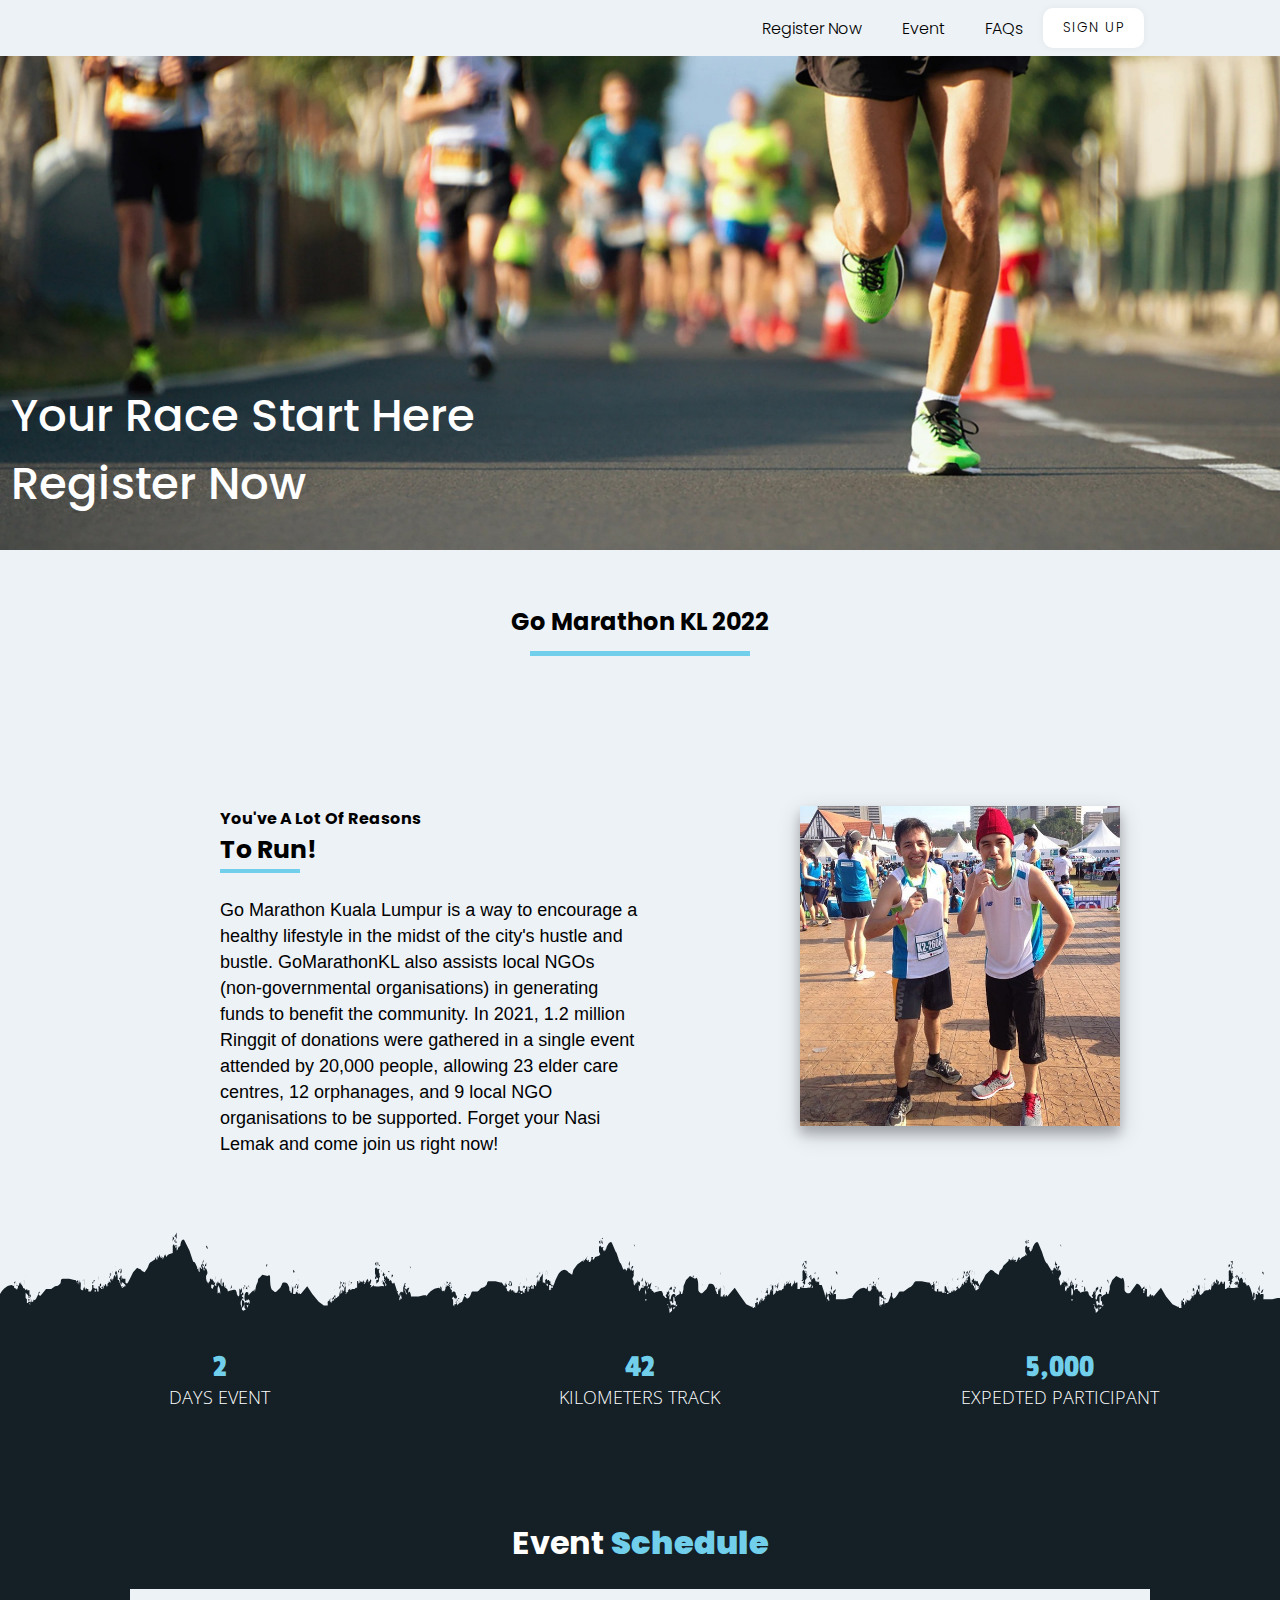
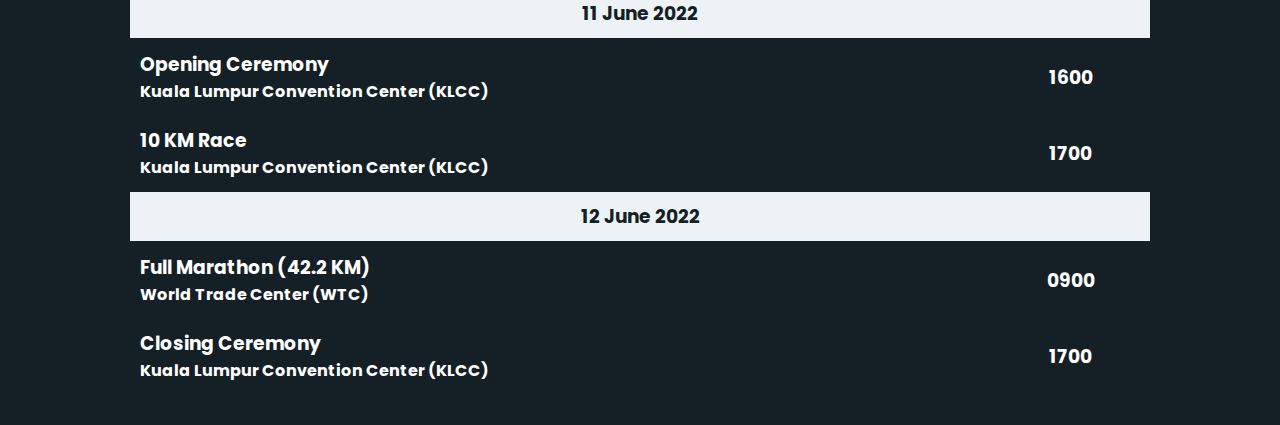
==== commit 621c514d: "V1.4.1" ====
--- a/index.html
+++ b/index.html
@@ -53,7 +53,7 @@
 
     <div class="topSvg">
         <svg xmlns="http://www.w3.org/2000/svg" viewBox="0 0 1000 100">
-            <g fill="#fff">
+            <g fill="#EDF2F7">
                 <path d="M167 61zM98 62zM98 60a1 1 0 0" fill-rule="nonzero" />
                 <path
                     d="M9 61l2 1a6 6 0 010-2v2a3 3 0 010 1l2 1v-1 2a21 21 0 011-2v-1 0h1v-2 1a4 4 0 010-2v1a4 4 0 011-1v-1-1 1a6 6 0 010 1 6 6 0 010 1 2 2 0 011 1v-1c0-1 0 1 0 0a9 9 0 010-2h0v3a3 3 0 011 2 7 7 0 011 1v-1l1 2 1-1c1 0 0 1 0 0v1h2v2a15 15 0 010 1c0 2 1-1 1 1v1c0 2-1-1-1-1a1 1 0 000 1 1 1 0 010 1h-1l1-1h-1v1a4 4 0 010-1v-1l-1-1v0l-1-1v4l1 1v3h1a3 3 0 010 1v-2h2a1 1 0 010-1c0-1 0 0 0 0v1a3 3 0 010-1v1s0-1 0 0a3 3 0 010 1v-1a2 2 0 010 1l1-2v1h1a4 4 0 010-2v1a15 15 0 002-1l2-4v-1-1-1c0-1 0 0 0 0v2l1-1a2 2 0 010 1l-1 1v-1a2 2 0 000 1c1 1 1 2 2 1l4-5h4l3-2a5 5 0 004-2c1-1 0-4 2-4h5l4 1h1l2 3v1a17 17 0 011-4v4c0 1 0 0 0 0v-2 1a5 5 0 010 1 6 6 0 010-2h1a4 4 0 010-1v-2 1a6 6 0 010 1 25 25 0 010 5v1a2 2 0 002 1v-1l1-2v1l1 2v-2l1 1h1v1a5 5 0 010 1h2a10 10 0 011-2c0-1 0 0 0 0v-2-1h1v2l2 1a2 2 0 010 1 3 3 0 010 1 5 5 0 010-2c1-1 1 1 1 2v-1 1h1a2 2 0 000-1h0v1-1a3 3 0 010-1 3 3 0 000-1 1 1 0 010-1h1v-1 0c0-1 1-2 1 0s-1 0-1 1c0 2 1 1 1 1a7 7 0 010 1h1v-1-1l1 2v-1a3 3 0 010 1v-1-1c0-1 0 0 0 0v-1l1 1v-2 2a4 4 0 000-1v-1l1 1v0a11 11 0 010 2v-2 1s0-1 0 0a3 3 0 011 0v-1-1l1-1v-1c0-1 0 0 0 0v0l1 1v1l1-5v1c0 1 0 0 0 0v1l1-1v-1-1 4l1-4v0l1-1v-2 1a5 5 0 010 1 6 6 0 010-2 4 4 0 011-1v-2 1a6 6 0 010 1 25 25 0 011 5v2h1v0a4 4 0 010 1 7 7 0 010 1 17 17 0 011-2v0l-1-1a1 1 0 011-1v-1h1v3l1-2v1h2v3c1 2 1-1 1 1a13 13 0 001-1 4 4 0 010-1v1l2-4 2-4c2-2 3-4 4-3a4 4 0 013 2l2 1 2-3c1-1 1-4 3-5l3-2a3 3 0 011-2v2a4 4 0 011 0v-1-1-1l1 2v-1l1-2v3l1-2v2l1-1v2a6 6 0 001-2l1-2 1 2v0a5 5 0 012-2l3-1a11 11 0 010-2 15 15 0 010-2 8 8 0 010-2l1-1v1h1s1-1 1 1l-1-1v2l1-1v1a8 8 0 010 2l1-1v-1-2a3 3 0 010 2 11 11 0 002-2c0-3 2-6 3-4l4 8 3 9c1-1 2 2 3 4v-1a8 8 0 010 2l1 1v-2a6 6 0 010 3l1 1v-3-1c1 0 1 2 2 1l-1-2c0-1 0 1 0 0l1-2 1-3v2l-1 1 1 1a1 1 0 010 1c-1 1-1-3-1-2a8 8 0 000 2 5 5 0 000 1v-1c1 1 1 5 2 3l-1-1a3 3 0 011-2 5 5 0 011-2v-1a7 7 0 010 3c0 1-1-1-1 1a5 5 0 000 1h1a8 8 0 011 3 4 4 0 010 1l-1 2v2l1 4v-2l1 2v-2 1a3 3 0 011-1v-1-1h1v1l1-1v1l1 1a9 9 0 010 2 6 6 0 010 1 5 5 0 01-1 1l1-1h-1c0 1 0 1 0 0a1 1 0 010-1l-1 1v-1 3l1 1c0-1 0-1 0 0l1-2a2 2 0 010-1h1v1a14 14 0 011-3l-1 2 1 1v-2 1a9 9 0 010-1l1-2a11 11 0 010 1v-2 1a6 6 0 010 1 3 3 0 010 1 3 3 0 001-2l-1-2a14 14 0 011 2 4 4 0 010 1l1 1v-1a3 3 0 010-1s0 1 0 0v-1a6 6 0 010 2 4 4 0 010 1v1c1 0 0-6 1-5v8-1c0-1 0-2 1-1a5 5 0 010 1v-1a7 7 0 010-3h1c0-1 0 0 0 0v-1 5l1-2v2a3 3 0 012 3 7 7 0 013-1c4-1 3 0 4 2a5 5 0 000 1 13 13 0 011 2 2 2 0 001-1s0 1 0 0v-2-3c1-1 1 3 1 1l1-2v3l-1 2c1 1 1-2 2-1a5 5 0 010 2h-1a3 3 0 000 1c1 1 1-1 1 1a1 1 0 010 1l-1-1c0 3 2 1 2 4a9 9 0 01-1 3l-1 1v-2-2-3l-1 2v2a43 43 0 011 3v1l1 1v-1 1l2-1a4 4 0 00-1-1v-3 1a3 3 0 011-3v1l1-1v1s1-1 1 1-2-1-1 2a6 6 0 000 1 9 9 0 001-2 10 10 0 010-3 7 7 0 011 2v-1a4 4 0 000-1v-1l-1-1-1 1v-5 4c-1 2-1 2-2 0v-1c0-5 2-5 3-4 0 0 0-1 0 0v1c0 2 1 0 1 0l1-1 1-1 1-1v-1 2l1-2v3c0 1 0 0 0 0l1-5 1-3a4 4 0 010 1c1-3 0-4 2-5a22 22 0 002-2l4 1c1-1 2-1 2 1s0 9 2 10 1 2 3 1l3-3c2-3 1-4 3-4s3 1 4 4v-1a4 4 0 010 1s0-1 0 0v2a9 9 0 011-1s0-1 0 0l-1 1a7 7 0 001 1v1a11 11 0 010-2v2h1v-1-1-2 1a5 5 0 010 1 6 6 0 011-3v1a4 4 0 010-1v-1-1 1a7 7 0 010 1 25 25 0 010 5v1h2v-1l1-1 1 2a7 7 0 011-1v1h1l5-6 4 6 5 6 4 3h1v-1c0-1 0 1 0 0a7 7 0 010-1v2h2v-1 1a9 9 0 000-2 3 3 0 010-1l1-1v-1-1s0-1 0 0v3l1-3c0-1 0-2 0 0v2a6 6 0 010 1l1 1v-1 0l1-1-1-1c1-2 1 1 1 2v-1a2 2 0 010 1v-1h1c0-3-1 0-1-1v-1l1-1c1 0 0 0 0 0v1a1 1 0 010 1 1 1 0 011 0v-1l-1-1a1 1 0 011-1v2c0-1 0 0 0 0h1l1-1v-1a4 4 0 000 1c0 1 0 0 0 0v-3 3a1 1 0 001-1v-1 1c0 1 0 1 0 0l1-5v4l1-1c1 0 0-1 0 0v-2-1 1h1l-1 3v-1 1l1-4v-1 1a4 4 0 010 1 1 1 0 000 1l1-1v-2c0-1 0 0 0 0v-2c0-1 0 0 0 0a5 5 0 010 1 6 6 0 011-2v1a4 4 0 010-1v-1-2 1a6 6 0 010 2 25 25 0 010 5v1a3 3 0 011 2l-1-1v1a11 11 0 012-2v-1l1-1a3 3 0 011 1l1-1h2l1-1h1v-5c1-1 1 1 1 2l-1 1 1-1 1-1c1 0 0 0 0 0v-1c0-1 0 0 0 0v-1l1 2v-1l1-3-1 3 1 1c0 1 0 0 0 0l1-2v1l1 1-1 1h1a6 6 0 001-2l1-2 1 2h-1l1 1v-1h1s0-2 1-1v1l-1 3h1v1l-1 1 2-1 1-1v1a6 6 0 011 0 11 11 0 004 0 6 6 0 013 0 6 6 0 010-2l1-2a4 4 0 00-1-2v-1a6 6 0 010-2v-1l1 4v-1-1 1l1-1 1 2h1v1c1 0 0 0 0 0v-1 2l1-1 1 1v-1a12 12 0 000 2l1 1 1-1 2 6v1c1-1 1 0 1 1l-1-1 2 4v-3-2 3l1-2a7 7 0 010 3l-1 2v1a4 4 0 000 1 5 5 0 011-1v-1l1 1-1-5 1-1 1 1v-2c0-1 0 1 0 0v-2c1-2 1-5 2-3l-1 1 1 1-1 1 1 1a1 1 0 010 1c-1 1-1-3-1-2a8 8 0 000 2 5 5 0 000 1v-1c1 1 1 4 2 3l-1-2a3 3 0 010-1 5 5 0 012-2h1v-1a7 7 0 01-1 3s0-1 0 0a5 5 0 000 2l1-1a8 8 0 011 3 2 2 0 010 1h6l4-1h2V42v28c4-7 10-7 10-7l1 1a6 6 0 010-2l1 1v-1 2c0-1 0 0 0 0a3 3 0 010 1l1 1v-1l1 1v-1-1 2l1-2v1a3 3 0 010 1h-1 1v-2-1-2 1a3 3 0 010 1l1-1a4 4 0 010-1v-1-2l1 1a6 6 0 01-1 1v1a6 6 0 011 1l1-1h-1a9 9 0 011-1v-1a4 4 0 010 1v2a3 3 0 011 2 7 7 0 010 1v-1l1 1v2l1-1c0-1 0 0 0 0h1l1 1v2c0 1 0 0 0 0v-1l1 2v1a3 3 0 010-1v1c0 3 0-1-1 0a2 2 0 000 1v-1 1h-1a3 3 0 011 0l-1-1-1-1v-1 1l-1 2h1v3a2 2 0 010 1v1h1s0-1 0 0v-1a3 3 0 010 1v-1h1l1-1v0a1 1 0 010-1 1 1 0 010 1l1-1-1 1a3 3 0 010 2l1-1v-1a4 4 0 000 1l1-1a5 5 0 010-1v1a15 15 0 002-1c0-1 0 0 0 0l2-5v-1-1c0-1 0 0 0 0v1h1a2 2 0 010 1h-1c-1-1 1 0 0 0a2 2 0 000 1c2 1 1 2 3 1s2-5 3-5h4c2-1 2-3 4-3a5 5 0 003-2c1-1 0-3 2-3h5l4 1h1l2 3v1a2 2 0 000-1 16 16 0 011-3v3a6 6 0 010 1v-2c0-1 0 0 0 0a5 5 0 010 1 6 6 0 011-2v1a4 4 0 010-1v-1-1a6 6 0 010 2 25 25 0 010 5 2 2 0 002 1 1 1 0 010-1l1-1 1 2v-1h1v1h1c1 0 0 0 0 0a5 5 0 010 1 18 18 0 002 0 9 9 0 011-2s0 1 0 0v-1-2c0-1 0 0 0 0h1v3l2 1a2 2 0 010 1 5 5 0 010-2l1 2v-1 1h1v-1c0-1 0 0 0 0v1a3 3 0 010-2h1a1 1 0 01-1-1h1a2 2 0 010-1v-1 1c0-1 1-2 1 0v1 1a4 4 0 010 1 2 2 0 011 0v-1-1c0-2 1 0 1 1v-1-1-1h1v2a4 4 0 001-1l-1-1a1 1 0 010-1l1 1v1a11 11 0 010 1v-1 1l1-1-1 1a3 3 0 011 0v-1 1a1 1 0 010-1v-1-1h1a4 4 0 000 1c0 1 0 0 0 0v-3 3a1 1 0 001-1v-2 2l1-5v3l1-2v-1 3c0 1 0 0 0 0s0 1 0 0l1-4v1a4 4 0 010 1 1 1 0 000 1v-1-2l1-1v-2 1a5 5 0 010 1 6 6 0 011-2v-1-2 1a6 6 0 010 2 25 25 0 010 4v2a2 2 0 010 1h1v0a4 4 0 011 1 7 7 0 010 1 17 17 0 010-2v-1a1 1 0 010-1l1-1 1 2v-1h1v1h1c1 0 0-1 0 0v2l1 1v-2a15 15 0 010 2c0 1 1-1 1 1a13 13 0 001-2l1-3 2-4c1-2 3-4 5-4a4 4 0 013 2l3 2 1-4 3-4 4-3a3 3 0 010-1v1l1 1a4 4 0 010-1v-1l1 1v-2h-1 1v1l1-1 1-2-1 3 1 1 1-3-1 3 1-1v2h1c1 0-1 0 0 0a6 6 0 001-2v-2c1 0 2 0 1 1v1h1a5 5 0 011-2l3-1v-1 1l1-1a11 11 0 01-1-2 15 15 0 010-2 8 8 0 010-2l1-1 1 2v-1l2 1h-1v1a8 8 0 011 2v-1h1v-2a3 3 0 010 2 11 11 0 001-3c1-2 3-5 4-3l3 7c1 0 3 10 4 9l2 5 1-1a8 8 0 010 2s0-2 1-1a6 6 0 010 2v-1l1-1v-1l1 2-1-2 1-1v-2l1-3v5a1 1 0 010 1s0-4-1-3a8 8 0 000 2 5 5 0 000 1h1l1 2v-1a4 4 0 010-1 5 5 0 011-2h1v-1a7 7 0 01-1 3h-1a5 5 0 001 2l1-1a8 8 0 010 3 4 4 0 010 2l-1 2 1 2c0 1 0 4 1 3v-1-1l1 2a3 3 0 010-1 3 3 0 010-1h1v-1-1l1 2s0-1 0 0v-1l1 1v1a9 9 0 010 1v1c-1 0 0 0 0 0a9 9 0 010 1 5 5 0 010 1v-1a1 1 0 010-1l-1-1v3a1 1 0 010 1l1 1a1 1 0 010-1l1-2s0-1 0 0h1a13 13 0 010-3v3a15 15 0 010-1c0-1 0 0 0 0a3 3 0 010 1h1a7 7 0 010-1v-3a11 11 0 010 2v-1-1a6 6 0 010 2 3 3 0 010 1 1 1 0 011 0 3 3 0 000-3v-2a14 14 0 011 3v-1a4 4 0 010 1v0a3 3 0 010-1h1a6 6 0 010 1 4 4 0 010 1v1h-1l1-4v7a1 1 0 010-1l1-1a5 5 0 010 1v-1a7 7 0 010-2l1-1 1-1-1 4v1h1v-1 2a3 3 0 012 2 7 7 0 013-1c4-1 3 0 4 2a4 4 0 000 1 14 14 0 012 2h1l-1-2 1-1v-2l1 1v-2l1 2-1 2c0 2 1-1 1-1a5 5 0 010 2c0 1 0-1 0 0a3 3 0 000 2c0 1 1-1 1 1a1 1 0 010 1l-1-1 1 3a9 9 0 010 3l-1 1v-1l-1-2v-3 2h-1l1 1a40 40 0 011 4c0 2 0 2 1 1l1-1v-3l-1 2v-2a3 3 0 011-2l1 1v-1l1 1h1c0 3-2 0-2 2a6 6 0 000 1 9 9 0 002-2 10 10 0 010-3 7 7 0 010 3l1-1a4 4 0 000-1l-1 1v-3l-1-1v-2l-1-1v4c0 2-1 1-1 0l-1-1c0-5 2-5 3-5l1 1-1 1h1l1-1 2-1v-1-2l1 2v-2 3h1l1-4a2 2 0 010-1v-2a4 4 0 010 1l2-5a22 22 0 003-3l4 2c1 0 1-2 2 1s0 8 1 9 2 2 3 1l3-3c2-3 1-4 3-4s3 1 4 4l1-1a4 4 0 010 1h-1a3 3 0 000 1l1 2a9 9 0 010-1c0-1 0-1 0 0 0 0 0-1 0 0v2h1a11 11 0 010-1v1a3 3 0 000 1v-2-1-2l1 1c1 0 0 0 0 0a5 5 0 010 1 6 6 0 010-2l1-1v-2 1a6 6 0 010 2 25 25 0 010 4v2h2v-1l1-1c1 0 0 0 0 0v2h1a7 7 0 010-1h1v1a2 2 0 001-1l5-6 4 6 5 7 4 2h1a8 8 0 010-1v2h1v-1a2 2 0 011 1v-2 1a9 9 0 000-2 3 3 0 010-1h1v-2-1 0c0-1 1-2 1 0s0 0-1 1c0 2 1 1 1 1a7 7 0 010 1v1a2 2 0 010 1l1-2v-1-1l1 2s0-1 0 0v-1-1c0-1 0 0 0 0v-1l1 1v-2 0l1 1-1 1h1v-1a2 2 0 010 1 5 5 0 010-1v1s0-1 0 0h1v-1-1l1-1v1a4 4 0 00-1 0v1l1-1v-3 1l1 1v-4c1-1 1 0 1 1v1l1 1v-3-1 4l1-4v0l1-1v-2 1a5 5 0 010 1 6 6 0 010-2 4 4 0 011-1v-1-1 1a6 6 0 010 1 25 25 0 010 5v2a3 3 0 010 1s0-1 0 0a11 11 0 012-2v-1l1-1a3 3 0 010 1l2-1c0-1 0 0 0 0h2v-1h1l1-5v3l1-1v-1h1v-1h-1l1-1v2l1-1 1-2-1 3h1l1-2-1 2 1-1v2 1h1v-1a6 6 0 001-1l1-3v3l1-1h1v-1 4c0 1 0-1 0 0v2h2a2 2 0 010-1l1-1v1a6 6 0 011 0 11 11 0 004 0 6 6 0 012 0 6 6 0 011-2v-2a4 4 0 000-1l-1-2a6 6 0 011-2v3l1-1v-1 1l1-1 1 2v1h1c0 1 0-1 0 0v1l1-1v1l1-1a13 13 0 000 2v1h2l2 6 1 1-1-1 1 4v-2l1-3v3c1 0 0-2 1-1a7 7 0 01-1 3v2a1 1 0 010 1 4 4 0 010-1v-1h1s0 2 1 1l-1-5h1v-1s1 3 1 1l-1-2h1v-2l1-3v3c0 1 0 0 0 0v2c0 1 0-3-1-2a8 8 0 000 2 5 5 0 000 1h1l1 2v-1a3 3 0 010-2 5 5 0 011-1l1-1c1 0 0-1 0 0a7 7 0 01-1 3h-1a5 5 0 001 1h1a8 8 0 010 3 2 2 0 010 1h7l4-1h2v-1c4-7 9-7 9-7l2 1a6 6 0 011-2v2c0-1 0 0 0 0a3 3 0 010 1l1 1 1-1v1a19 19 0 010-2v2l1-2v1a4 4 0 010 1v-2-1-2 1h1a3 3 0 010 1v-1a4 4 0 010-1v-1-2l1 1a6 6 0 01-1 1v1a6 6 0 011 1l1-1h-1a9 9 0 011-1v-1a4 4 0 010 1v2a3 3 0 011 2 6 6 0 010 1l1-1v1l1 2v-1c0-1 0 0 0 0h2v3h1v-1a15 15 0 010 2l1 1v-1 1c0 3-1-1-2 0 0 1 0 0 0 0v0l-1-1h-1v-1 6a2 2 0 010 1v1h1s0-1 0 0v-1a3 3 0 011 1v-1c0-1 0 0 0 0a3 3 0 011 0v-1 0a1 1 0 010-1h1a1 1 0 010 1v-1 1h-1 1a3 3 0 010 2v-1l1-1v1-1h1a4 4 0 010-1v1a16 16 0 001-1c0-1 0 0 0 0l2-5v-1-1c0-1 0 0 0 0h1v1c1 0 0 0 0 0a2 2 0 010 1s0 1 0 0a2 2 0 000 1c1 1 0 2 2 1s3-5 4-5h3l4-3a5 5 0 003-2c1-1 1-3 3-3h4l5 1c0-1 0 0 0 0 1 0 1-1 3 3v1a2 2 0 000-1 16 16 0 010-3v2c0-1 0 0 0 0h1a5 5 0 010 1 6 6 0 010-2v1a4 4 0 010-1v-1l1-1c1 0 0 0 0 0a6 6 0 01-1 2 1 1 0 011 0 25 25 0 010 5 2 2 0 002 1v-1-1h1v2h1v-1s0 1 0 0v1h2a5 5 0 010 1 18 18 0 002 0 9 9 0 010-2s0 1 0 0v-1-2h1l1 3 1 1a2 2 0 010 1h1a5 5 0 010-2v2h1v-1 0c0-1 0 0 0 0v1a3 3 0 011-2s0 1 0 0v-1a2 2 0 010-1v-1 4c1 1 1-2 1-3s0-2 0 0v2a5 5 0 011 0 4 4 0 010 1 1 1 0 010-1v1l1-1v-1 1l1-1c0-2-1 1-1-1l1-1v0l1 2v-1 1a4 4 0 000-1v-1a1 1 0 010-1v2a11 11 0 010 1v-1l1 1v-1 1-1 1a1 1 0 010-1l1-1v-1s0-1 0 0a4 4 0 000 1c0 1 0 0 0 0l1-3v3a1 1 0 000-1v-2 1l1 1v-5 3l1-1v-1 1l1-2v0l-1 3h1s0 1 0 0v-4 2s0-2 1-1-1 1-1 1l1-2v1a4 4 0 010 1 1 1 0 000 1v-1-2-1-2 1h1a5 5 0 010 1 6 6 0 010-2v-1l1-2v1a6 6 0 01-1 2 25 25 0 011 4v2a2 2 0 010 1h1v0a4 4 0 010 1 7 7 0 010 1 17 17 0 011-2l-1-1a1 1 0 011-1v-1h1v2l1-1v1h2v1l1 2v1a13 13 0 001-2l2-3 2-4 4-4a4 4 0 013 2l3 2c1 0 0-3 2-4s1-3 3-4l3-3a3 3 0 010-1c1-1 1 1 1 1v-1l1 1v-2s0 1 0 0c0 0 0-1 0 0 0 0 0 2 1 1v-1l1-2-1 3h1v1l1-3-1 3 1-1 1 1-1 1h1a6 6 0 001-2l1-2 1 1-1 1h1a5 5 0 012-2l2-1v-1l1 1v-1a11 11 0 01-1-2 15 15 0 010-2 8 8 0 010-2l1-1 1 2v-1l2 1h-1v1a8 8 0 011 2l1-1v-2a3 3 0 010 2 11 11 0 001-3c1-2 3-5 4-3l3 7s3 10 4 9l3 5v-1a8 8 0 010 2l1-1a6 6 0 010 2l1 2-1-3 1-1v-1l1 2-1-2 1-1v-2l1-3v2l1 1-1 1 1 1a1 1 0 01-1 1s0-4-1-3a7 7 0 000 2 4 4 0 000 1h1l1 2v-1a4 4 0 010-1 5 5 0 011-2h1v-1a6 6 0 01-1 3s0-1 0 0a5 5 0 000 2l1-1a8 8 0 011 3 4 4 0 01-1 2l-1 2 1 2c0 1 0 4 1 3v-1 1l1-2v2a3 3 0 010-1 3 3 0 010-1h1v-1-1l1 2s0-1 0 0l1-1v1l1 1a9 9 0 010 1v1h-1a6 6 0 010 1 5 5 0 010 1v-1a1 1 0 010-1v-1l-1 2v-2 4l1 1a2 2 0 010-1l1-2s0-1 0 0h1a14 14 0 010-3v3a15 15 0 010-1c0-1 0 0 0 0h1a3 3 0 010 1 9 9 0 010-1c0-2 0-4 1-3a10 10 0 01-1 2l1-1v-1 1a6 6 0 010 1 3 3 0 010 1 3 3 0 000-3v-2a14 14 0 011 3v1h1a2 2 0 010-1s-1 1 0 0c0-1 0 0 0 0v-1a6 6 0 010 1 1 1 0 010 1 4 4 0 010 1v-4 7h1a5 5 0 010-1v-1a5 5 0 010 1h1v-1h-1a7 7 0 011-2v-1l1 1v-1l-1 3v1h1v-1 2a3 3 0 012 2 7 7 0 013-1c4-1 3 1 4 3a4 4 0 001 1 14 14 0 011 1h1l-1-2 1-1v-2l1 1v-2l1 2-1 3 1-2a5 5 0 010 2c0 1 0-1 0 0a3 3 0 000 2c0 1 1-1 1 1a1 1 0 010 1l-1-1 1 4a9 9 0 010 2l-1 1v-1l-1-2v-3 2h-1l1 1v2l1 2c0 2 0 2 1 1l1-1v-3l-1 2v-2a3 3 0 011-2l1 1v-1l1 1h1c0 3-2 0-2 2a6 6 0 000 1 9 9 0 002-2 10 10 0 010-3 7 7 0 010 3l1-1a4 4 0 000-1l-1 1v-3l-1-1v-2c0-1 0-2-1-1v4c0 2-1 1-1 0l-1-1c0-5 2-5 3-5l1 1-1 1h1l1-1 2-1v-1-1l1 1v-2 3h1l1-4a2 2 0 010-1v-2a4 4 0 010 1l2-5a22 22 0 003-3l4 2c1 0 1-2 2 1s0 8 1 9 2 2 4 1l2-3 3-4c1 0 3 1 4 4l1-1a3 3 0 010 1 3 3 0 000 1v1a7 7 0 010-1l1 1h-1v1a7 7 0 001 0v1a11 11 0 010-1v0l1-1v-2 1a5 5 0 010 1 6 6 0 010-2 4 4 0 011 0v-1-2 1a6 6 0 010 2 25 25 0 010 4v2h2v-1l1-1 1 2a7 7 0 010-1h1v1a2 2 0 001-1l5-6 4 7 5 6 4 2h1v-1 2h1v-1a2 2 0 010 1h1v-2 1a9 9 0 000-1 3 3 0 010-2v-2h1v-1 1s1-3 1-1 0 0-1 1c0 2 1 1 1 1a7 7 0 010 1v1a2 2 0 010 1l1-2v-1-1l1 2s0-1 0 0v-1-1c0-1 0 0 0 0v-1l1 1v-2 2h1v-1a2 2 0 010 1 7 7 0 010-1v1s0-1 0 0h1v-1-1l1-1-1 1v1l1-1v-2c0-1 0 0 0 0v0l1 1v1l1-5v1c0 1 0 0 0 0v2l1-1v-1-2 4l1-4v0l1-1v-2 1a5 5 0 010 1 6 6 0 010-2 4 4 0 011-1v-2 1a7 7 0 010 1 25 25 0 010 5v2a3 3 0 011 1 11 11 0 012-2l1-2v1l1-1h1c0-1 0 0 0 0h1l1-1 1 1 1-6v3l1-1v-1s0 1 0 0v-1l1-1v2l1-1c0-1 0-3 1-2s-1 2-1 3c1 0 1-3 2-2s-1 3-1 3l1-1v1a6 6 0 001-1l1-2 1 1v1h1v-1l1-1v4c1 1 0 0 0 0v2h1a2 2 0 011-1v-1 1a6 6 0 012 0 11 11 0 004 0 6 6 0 012 0 6 6 0 010-2l1-2a4 4 0 000-1l-1-2a6 6 0 011-2v3c0 1 0-1 0 0l1-2v1l1-1 1 2c0 1 0 0 0 0v2h1v-1 1h1v1l1-2a12 12 0 00-1 2l1 1v1l1-1s1-1 3 6l1 1-1-1 1 4v-2c0-1 0-3 1-2s-1 3 0 2v-1a7 7 0 010 3l-1 1 1 1a1 1 0 010 1v-2h1v-4h1v-1s0 3 1 1l-1-2h1v-2l1-3v3c0 1 0 0 0 0v2l-1-2a7 7 0 000 2 4 4 0 000 1h1l1 2v-1a3 3 0 010-1 5 5 0 011-2c0-1 0-1 0 0l1-1a7 7 0 01-1 3h-1a5 5 0 000 1h2a8 8 0 010 3 2 2 0 010 1h7l4-1h2V0L0-2v70c4-7 9-7 9-7zm12 10v-1 1zm0 2v-1 1zm0-3v0zm0 5zm0-4l1-1-1 1zm1 0s0 1 0 0a2 2 0 010 1v-1zm1 2h-1v-1h1c0-1 0 0 0 0a1 1 0 010 1zm0 0v0c0-1 0-1 0 0zm167 7v-1 1zm0-1v-1s1 1 0 0zm164-7zm0 2h0zm1-2v0zm0 5v-1 1zm0-4v-1 1zm0 0v-1 1h0zm1 1v-1 1zm1 0v0l-1 1v-1h1c0 1 0 0 0 0zm167 7v-1 1zm0-1zm163-8zm1 2zm0-2v0zm0 5v-1 1zm0-4v-1 1zm1 0h-1l1-1v1zm0 1v-1 1zm1 0v1h-1 1v-1c0 1 0 0 0 0zm167 7v-1 1zm0-1zm130-31h1l-1-1v1zm-1 1l1 1a3 3 0 010 2l-1-2 1-1zm-8-6l1-1-1 1zm-5 5l1 2-1-2zm-1 6h1v2a3 3 0 010-2zm0-3v-1 1zm-1-1a1 1 0 01-1 1l1-1zm-2-2l1 2v-2zm-3 13a2 2 0 010-1h-1l1-2 1-1a3 3 0 010 1l-1 1v2zm2-3l-1 1v1l-1-1a3 3 0 011-1h1zm-3-5h1v-1a3 3 0 011 1v1l-1-1v2c0 1 0 0 0 0l-1-2zm0 5l1-1v1a3 3 0 01-1 1h-1l1-1zm0-8a3 3 0 010 1v-1zm-1 2zm-3-10l2-1v-1 4l-1-2h-1zm1 4a7 7 0 010-2h1l-1 1 1 1v1s0-1 0 0l-1-1v1l-1 1 1-2zm-2-5h0zm0 3h1v-1a2 2 0 010 1v1l-1 1a3 3 0 010-2zm0 12v-1-2a15 15 0 010-2 8 8 0 010-2l1-1 1 2v-1s1-1 1 1l-1-1v2l1-1v3l1 1h-1s0-1 0 0v1l-1 1 1 1-1 1s1 0 0 0v1l-1 1v2l-1-1 1-1a3 3 0 000-1l-1-1c0-1 0 0 0 0h1v-2 1l-2-1h1zm-5-9l1-1-1 1zm-14 17v-1a1 1 0 010 1zm0-8a9 9 0 010-1h1l-1 1zm0 3v0zm0 2a16 16 0 010-3v3a4 4 0 010 2v-1zm-2-2a3 3 0 011 0v-1a6 6 0 010 1c0 1 0 1 0 0h-1zm0 3a9 9 0 011-1s0-1 0 0l-1 1zm0-2v-1a4 4 0 010 1s0-1 0 0v1a5 5 0 010 1v-1c0-1 0 1 0 0a9 9 0 010-1zm-2-3a9 9 0 010-1v1zm-1 4h1-1zm0 2a16 16 0 010-4v3a4 4 0 010 2v-1zm-1-3v-1a6 6 0 010 2v-1s0 1 0 0zm0 3a9 9 0 010-1v1zm-1-2v-1a3 3 0 010 1v1a5 5 0 010 1v-1c0-1 0 1 0 0a9 9 0 010-1zm-2 7h1l-1-2 1 1-1 1zm1-7v-2 2zm-1 4a8 8 0 010-3l1 1v-1 2a2 2 0 010-1v2l-1-1v1a9 9 0 010-1c1-1 0 0 0 0v1zm0 1v-2a6 6 0 010 2zm-4-2v2a6 6 0 010-2zm-2 8v-1 2s0 1 0 0v-1zm-27-6c0 1 0 1 0 0zm1-7v-1a9 9 0 010-1v2zm-1 3h1c0 1 0 0 0 0h-1zm0 2a16 16 0 010-3v3a4 4 0 010 1v-1zm-1-2a3 3 0 010-1v-1a6 6 0 010 2zm0 2a9 9 0 010-1c0 1 0 0 0 0v1zm-1-2v-1a3 3 0 010 1v1a5 5 0 010 1v-1s0 1 0 0a9 9 0 010-1zm-1-11a4 4 0 010 1v-2zm-1 9v-1a9 9 0 010-1v2zm0 3v0zm-1 2a16 16 0 011-3v3a4 4 0 01-1 1v-1zm-1-2a3 3 0 010-1l1-1a6 6 0 010 2h-1zm-11-2v-1c0 2-1 2-1 1zm-7-16v0zm0 8v0zm-10 3c1-1 1 2 1 3l-1-3zm-5 9l1 1-1-1zm1-2c0 1-1 0 0 0l-1-1c0-2 1 0 1 1zm-2-1v3s0-3 1-2a8 8 0 010 3l-1-1c-1 0 0 0 0 0v-3zm-2 0c1-1 1-1 1 1 0 0 0-1 0 0l-1 1a12 12 0 010-2zm-1 2c0-2 1-3 1-1v1l-1 2a6 6 0 010-2zm-9-3a4 4 0 011 3l-1 1v-4zm-1-5v1l-1 1 1-2zm-1 5h1l-1 1 1 1-1-2zm-5-5a10 10 0 010-1h1l-1 1zm0 3v0zm0 2a16 16 0 010-3v3a4 4 0 010 1s0 1 0 0v-1zm-2-5h0zm-2 1a9 9 0 010-1c0-1 0 0 0 0v1zm-1 3l1 1-1-1zm0-6a9 9 0 010 3c0 1 0 0 0 0v-3zm-1 7l-1 2 1-2zm0-1v-1a6 6 0 010 1c0 1 0 1 0 0zm-5-31v1l-1-2zm-1 2v1a3 3 0 010 1v-2zm-8-7s0-1 0 0zm-6 6l1 2-1-2zm-1 2l1-1-1 1zm-8-4h-1v-1h-1v1a7 7 0 010-3h1l-1 1 1 1v1h1zm-1-5l1-2-1 2v0l-1 1 1-1zm-2-4h0zm0 3v0zm-1 4l1-1v-1a2 2 0 010 1v3a3 3 0 01-1-2zm-5 2l1-1-1 1zm-30 31s0-1 0 0zm-5-5c0 1 0 1 0 0zm1-7v-1a9 9 0 010-1v2zm-1 3h1c0 1 0 0 0 0h-1zm0 2a16 16 0 010-3v3a4 4 0 010 1v-1zm-1-2a3 3 0 010-1v-1a6 6 0 010 2zm0 2a9 9 0 010-1c0 1 0 0 0 0v1zm-1-2v-1a3 3 0 010 1v1a5 5 0 010 1v-1 1a9 9 0 010-2zm-2-2v-1a9 9 0 010-1v2zm0 3v0zm-1 2a16 16 0 011-3v3a4 4 0 01-1 1v-1zm-1-2a3 3 0 010-1l1-1a6 6 0 010 2h-1zm0 3a7 7 0 010-2l1 1h-1v1zm0-3v-1a3 3 0 010 1v1a5 5 0 010 2v-2l-1 1a9 9 0 011-2zm-2 7s0 1 0 0v-1 2zm0-7v-2l1 1-1 2v-1zm-1 4a8 8 0 011-3v2c0-1 0 0 0 0v1a8 8 0 010-1c0-1 0 0 0 0l-1 1zm0 1v-1a6 6 0 010 1zm-3-1c0-1 0 0 0 0l-1 1a6 6 0 010-1zm-2 1h0zm-1 7l1-1c1 0 0-1 0 0l-1 1s0 1 0 0v-1zm-2-9a9 9 0 010 3c0 1 0 0 0 0v-3zm-1 7v0zm-1 0v0zm-1 1v1a7 7 0 010-2v1zm0-4v2-2zm-1 0s0 1 0 0v1a1 1 0 010-1zm-1 1v1s0 1 0 0a2 2 0 010-1zm-6 4v-1a1 1 0 010 1zm0-8v-1a9 9 0 010-1v2zm0 3v0zm0 2a16 16 0 010-3v3a4 4 0 010 1s0 1 0 0v-1zm-2-2a3 3 0 011-1v0a6 6 0 010 1c0 1 0 0 0 0h-1zm0 3a9 9 0 011-1c0-1 0-1 0 0l-1 1zm0-3s0-1 0 0v2a5 5 0 010 1v-1c0-1 0 1 0 0a9 9 0 010-2zm-2-2a9 9 0 010-1c0-1 0 0 0 0v1zm-1 3l1 1-1-1zm-1 0c0-1 0 0 0 0v-1a6 6 0 010 1c0 1 0 0 0 0zm-32 12s0-1 0 0zm-1 1v0zm-1-2c0-1 0 0 0 0zm0 2a1 1 0 010-1v1zm0-2v-1zm-1 4v-1a3 3 0 010 1zm0-1c0-1 0-1 0 0zm0-5a2 2 0 010 1v-1zm-1 3a2 2 0 011-1v1zm0 1v0zm0-5v0zm0 2v0zm0 4zm0-1h-1a2 2 0 011 1h-1a1 1 0 010-1s0 1 0 0a2 2 0 010-1v1a2 2 0 011 1v-1zm0 2a4 4 0 010-2 5 5 0 010 2zm0-6v-1zm-5-5c0 1 0 1 0 0v-1 1zm0-7v-1a8 8 0 011-1l-1 2zm0 3c0-1 0 0 0 0 0 1 0 0 0 0zm0 2a17 17 0 010-3v3a4 4 0 010 1v-1zm-1-2a3 3 0 010-1v-1a6 6 0 010 2zm0 2a9 9 0 010-1c0 1 0 0 0 0v1zm-3-4v-1a10 10 0 010-1v2zm0 3c0-1 0 0 0 0 0 1 0 0 0 0zm-1 2a16 16 0 010-3v3a4 4 0 010 1v-1zm-1-2a3 3 0 010-1v-1a6 6 0 010 2zm0 2a9 9 0 010-1c0 1 0 0 0 0v2zm-1-2l1-1a4 4 0 010 1h-1v1a5 5 0 010 1v-1 1a9 9 0 010-2zm-1 0v-2 2zM11 60v-1l1-1v1l-1 1zm2 0v-1 2a5 5 0 010 1v-1c0-1-1 1 0 0a9 9 0 010-2s0-1 0 0zm1 1l-1 1a9 9 0 010-1h1zm0-2c0 1 0 1 0 0h-1 1v-1a6 6 0 010 1zm1 2a4 4 0 010 1h-1l1-1a16 16 0 010-3v3zm0-1v-1 1zm0-5v1a7 7 0 010-1c0-1 0 0 0 0zm3 5v1a7 7 0 010-1c0-1 0-1 0 0zm0-2c0 1 0 0 0 0a3 3 0 010-1v0a6 6 0 010 1zm1 5v-1 1zm0-3a4 4 0 010 1v-1a16 16 0 010-3v3zm1-1v-1 1zm0-5v0a7 7 0 010-1v1zm6 18c0 1 0 0 0 0zm-1-4v-1 1zm-1-1zm0 5s0-1 0 0a3 3 0 000-1v1a2 2 0 010-1 2 2 0 010 1zm0 1a5 5 0 010-1 4 4 0 010 1zm1 0a1 1 0 01-1-1l1 1c0 1 0 0 0 0zm0-4h-1zm0 2v0zm0-1s0 1 0 0c0 0 0-1 0 0zm0-2h0zm1 5h0v-1a2 2 0 010 1zm0-3v-1 1zm0 1c0-1 0 0 0 0zm1-2zm0 3v-1 1zm1-2zm33-11h-1v-1l1-1a6 6 0 010 2zm1 0c0-1 0 0 0 0zm0-5v1a9 9 0 010-1zm2 4v1a5 5 0 010 1v-1c0-1 0 1 0 0a9 9 0 010-1l1-1a4 4 0 01-1 1zm1 1c0 1 0 0 0 0v1a9 9 0 010-1zm0-1v-1c0-1 0 1 0 0v-1a6 6 0 010 2zm1 4v-1 1zm0-3a4 4 0 010 2v-1a16 16 0 010-4v3zm1-1h-1 1zm0-5v1a9 9 0 010-1zm6 6l-1 1a2 2 0 011-2v1zm1-1h-1a1 1 0 011-1v1zm0 0v0zm0 4v1a7 7 0 010-2v1zm2-1l-1-1 1 1zm1-1l-1 2 1-2zm0-3v-1-2a10 10 0 010 3zm3 6h-1l1-1v-1s0-1 0 0v2zm1-8v0zm1 0a6 6 0 010-1v1c0 1 0 1 0 0zm4 0h-1l1-1a6 6 0 010 1zm0 3v-1-1l1 1-1 1zm0-4v1a9 9 0 010-2c0-1 0 0 0 0v1a8 8 0 010-3v1h1l-1 1h1l-1 1zm1-3v-1-1 2zm1 0v-1 2a5 5 0 010 1v-1c0-1 0 1 0 0a9 9 0 010-2s0-1 0 0a3 3 0 010 1zm1 1v1a9 9 0 010-1s0-1 0 0zm0-2c0 1 0 1 0 0v-1a6 6 0 010 1zm1 2a4 4 0 010 1c0 1 0 1 0 0v-1a16 16 0 010-3v3zm0-1v-1 1zm1-5l-1 1a9 9 0 011-1c0-1 0 0 0 0zm2 3c0 1 0 0 0 0v2a5 5 0 01-1 1l1-1h-1a9 9 0 011-2s0-1 0 0zm1 2h-1v1a9 9 0 010-1h1zm0-2h-1c0-1 0 0 0 0l1-1a6 6 0 010 1zm1 5l-1-1a1 1 0 011 1zm-1-3h1a4 4 0 01-1 1s0 1 0 0v-1a16 16 0 011-3v3zm1-1v-1 1zm0-5v0a10 10 0 010-1v1zm4 13h1zm39-33l-1-2h-1l1-1 1-2v5zm-2-3l-1-1 1 1zm-6 5v-1 1zm6-2l-1 1v1a3 3 0 010-2v-1-1a2 2 0 011 2zm0-7l1 1-1-1zm1 10v-1h-1v1c-1 0 0 0 0 0v-1a7 7 0 011-2c0-1 0-1 0 0v2h1v1h-1zm10 4v-1 1zm1-3v0zm5-5l1-1-1 1zm9 9l-1-2v-1l1 1a3 3 0 010 2zm0-5l1 1-1-1zm6 32l-1 2v-2zm0 0h-1c0-1 0 0 0 0a3 3 0 010-1h1v-1a6 6 0 010 2zm0-3v-1-2a9 9 0 010 3zm1 3c0-1 0 0 0 0 0 1 0 0 0 0zm0-3v-1a10 10 0 010-1v2zm10 0v-1 1zm-8-2l1 1-1-1zm2 6a4 4 0 010 1v-1a16 16 0 010-3v3zm1-2h-1 1c0 1 0 0 0 0zm0-5v1a9 9 0 010-1zm5 6v0zm1 4s0 1 0 0l1-3a4 4 0 010 2l-1 1zm10 0v1a6 6 0 010-2l1-1-1 2zm1-2v2a12 12 0 010-3l1 1h-1zm2 3v-1h-1v-3 3l1-2a8 8 0 010 3zm1-1v0zm0-2v-1l1 2-1-1zm5-4v-2 3zm9-6v0zm0-5v-2h1l-1 2zm7 14l1-2-1 2zm12 1c0 1 0 1 0 0 0 0 0 1 0 0v-1a6 6 0 010 1zm1 2a4 4 0 010 1v-1a16 16 0 010-3v3zm0-1v-1 1zm1-5l-1 1a10 10 0 011-1c0-1 0 0 0 0zm1-7c-1 1-1-1-1-2l1 1a3 3 0 010 1zm1 10c0 1 0 0 0 0v2a5 5 0 01-1 1l1-1h-1a9 9 0 011-2s0-1 0 0zm1 2h-1v1a9 9 0 010-1h1zm0-2h-1c0-1 0 0 0 0l1-1a6 6 0 010 1zm1 5l-1-1a1 1 0 011 1zm-1-3h1a4 4 0 01-1 1s0 1 0 0v-1a17 17 0 011-3v3zm1-1v-1 1zm0-4a9 9 0 010-2v2zm26 14v0l1-1s0-1 0 0c0 2 0 1-1 1zm2-7a6 6 0 011-1l-1 1zm4 0s0 1 0 0v-1a6 6 0 010 1zm1 3v-1s0 1 0 0v-1 2zm0-4a9 9 0 010-1c0-1 0 0 0 0l-1 1a8 8 0 011-3v3zm0-3v-1-2l1 1-1 2zm2-1v2a5 5 0 010 1v-1h-1a9 9 0 011-2v-1a4 4 0 010 1zm1 2s0-1 0 0l-1 1a9 9 0 010-1h1zm0-2h-1a3 3 0 010-1h1a6 6 0 010 1zm1 2a4 4 0 01-1 1v-1a17 17 0 011-3v3zm0-1v-1 1zm0-5v0a9 9 0 010-1v1zm2 3v1a5 5 0 010 2v-2 1a9 9 0 010-2l1-1a4 4 0 01-1 1zm1 2s0-1 0 0v1a9 9 0 010-2v1zm0-2c0 1 0 0 0 0a3 3 0 010-1v-1a6 6 0 010 2zm1 5v-1a1 1 0 010 1zm0-4v1a4 4 0 010 1v-1a16 16 0 010-3v2zm1 0l-1-1c1-1 1 0 1 1zm0-6v1a7 7 0 010-1zm20-17h-1zm3 14v-2a3 3 0 010 2zm0 1h-1 1zm-3-6v0a7 7 0 010-3l1 1h-1l1 1 1 1h-1v-1h-1v1zm1-3v-2l-1 1 1-1 1-2-1 2v2zm-2 0v-1a2 2 0 010 1v3a3 3 0 01-1-2l1-1zm0-3v0zm-6 6l1-1-1 1zm9 8l-1 2v2l-1 1-1 1v1c-1 0 0 0 0 0v-1a3 3 0 000-1v-1-1h1c1-1 0-2-1-2v1s-1 1-1-1v-1l1 1-1-3a15 15 0 010-2 8 8 0 010-2l1-1 1 2v-1l2 1h-1v2l1 2 1 1-1-1h-1l1 1zm1 5l1-2v-1 1a3 3 0 010 1l-1 1zm2 2a2 2 0 01-1-1v-1l1-1v-2a3 3 0 010 1v2 2zm1-4a1 1 0 010 1h-1v0a3 3 0 010-1h1zm-1-3v-1s0 1 0 0v1h-1v-2c1-1 0 1 0 0l1-1a3 3 0 010 1l1 1-1 1zm3-6v1-1zm1 3l-1-1h1a1 1 0 010 1zm1-1l1-1-1 1zm1 5a3 3 0 010-1v-1h1v1l-1 1zm0-7l1 2-1-2zm14 3v-2 1a3 3 0 010 1zm0-5l1 1v1l-1-2zm-8-4s0 1 0 0zm33 20v-1-2 3zm1-1v1a5 5 0 010 1v-1 1a9 9 0 010-2v-1a4 4 0 010 1zm1 2v-1 1a7 7 0 010-1v1zm0-2a3 3 0 010-1v-1a6 6 0 010 2zm1 1v1a4 4 0 010 1v-1a16 16 0 010-3v2zm1-1h-1 1c0 1 0 0 0 0zm0-5v1a8 8 0 010-1zm3 5c0 1 0 0 0 0l-1 1a7 7 0 010-1h1zm0-1h-1a3 3 0 010-1h1v-1a6 6 0 010 2zm1 4c0 1 0 0 0 0v-1 1zm0-3v1a4 4 0 010 1h-1l1-1a17 17 0 010-3v2zm0-1c0-1 0 0 0 0 0 1 0 0 0 0zm0-5v1a6 6 0 010-1zm6 19a1 1 0 010-1v1zm-1-5v-1 1zm0 0v-1 1zm0 4h-1a2 2 0 010 1 1 1 0 010-1s0 1 0 0a2 2 0 010-1v0a2 2 0 011 2v-1zm0 1a5 5 0 010-1 4 4 0 010 2zm0 0zm0-3v-1 1zm0 2v0zm1-2l-1 1a2 2 0 010-1h1zm0-2a3 3 0 010 1v-1zm0 6v-1a2 2 0 010 1zm0-4l1-1-1 1zm1 2a1 1 0 010-1v1zm0-2zm1 3a2 2 0 010-1l-1-1 1 2zm1-2v-1 1zm32-12c0 1 0 0 0 0a3 3 0 010-1v0a6 6 0 010 1zm1 1v-1 1zm1-5l-1 1 1-1a9 9 0 010-1v1zm2 3c0 1 0 0 0 0v2a5 5 0 010 1v-1h-1a9 9 0 011-2v-1a4 4 0 010 1zm1 2l-1 1a9 9 0 010-1h1zm0-2h-1a3 3 0 010-1h1c1 0 0-1 0 0a6 6 0 010 1zm1 5v-1 1zm0-3a4 4 0 01-1 1v-1a16 16 0 011-3v3zm0-1v-1 1zm0-5v0a7 7 0 010-1v1zm6 6c0-1 0 1 0 0a2 2 0 010-1v1zm1-2v1a1 1 0 010-1v1zm0 0l1 2-1-2zm1 4v1a7 7 0 010-2v1zm1 0v-1 1zm1-1s0 2-1 1 1-2 1-1zm1-4c0 1 0 0 0 0v-3a9 9 0 010 3zm2 6s0 1 0 0v-1-1l1 1-1 1zm1-7h0zm1 0a6 6 0 010-1v1zm4 0v-1a6 6 0 010 1zm1 3v-1s0 1 0 0v-1 2zm0-4a9 9 0 010-1h-1v1a8 8 0 011-3v2c0-1 0 0 0 0v1zm0-3v-1-2 3zm2-1h-1v1a5 5 0 010 2v-2 1a9 9 0 010-2l1-1a4 4 0 010 1zm0 2s0-1 0 0v1a9 9 0 010-1c0-1 0-1 0 0zm0-2c0 1 0 0 0 0a3 3 0 010-1 6 6 0 010 1zm1 1v1a4 4 0 010 1v-1a16 16 0 011-3l-1 2zm1 0v-1 1zm0-6v1a9 9 0 010-1zm2 4v1a5 5 0 010 1v-1 1a9 9 0 010-2v-1a4 4 0 010 1zm1 1c0 1 0 0 0 0v1a9 9 0 010-1zm0-1a3 3 0 010-1v-1a6 6 0 010 2zm1 4c0 1 0 1 0 0zm0-3v1a4 4 0 010 1v-1a16 16 0 010-3v2zm0-1h0zm1-5l-1 2 1-1a8 8 0 010-1zm4 14s0-1 0 0zm30-31l1-1-1 1zm8-2v-2h-1l1-1 1-2-1 2v2zm-2-3v-1 1zm0 2v3a3 3 0 01-1-2l1-1v-1a2 2 0 010 1zm0-6h0zm2 9l-1-1c-1 0 0 0 0 0v1a7 7 0 010-3l1 1h-1l1 1v1h0zm9 4l1-1-1 1zm1-2l1 2-1-2zm6-6s0-1 0 0zm8 9v-2 1a3 3 0 010 1zm0-5l1 1v1l-1-2zm6 33l-1 1 1-1zm0-1c0 1 0 1 0 0v-1a6 6 0 010 1zm1-3h-1l1-3a9 9 0 010 3zm0 4v-1l1 1h-1zm0-4h1a9 9 0 010-1c0-1 0 0 0 0l-1 1zm10 1v-2 2zm-7-2h0zm2 5a4 4 0 01-1 1s0 1 0 0v-1a16 16 0 011-3v3zm0-1v-1 1zm0-5v1a10 10 0 010-1c0-1 0 0 0 0zm5 6h1l-1 1 1 1-1-2zm2 4v-4a4 4 0 010 3v1zm9-1v2a6 6 0 010-2c0-2 1-3 1-1l-1 1zm2-1l-1 1a12 12 0 010-2c0-1 1-1 1 1 0 0 0-1 0 0zm2 3l-1-1v-3 3s0-3 1-2a8 8 0 010 3zm0-1l1 1-1-1zm1-2l-1-1c0-2 1 0 1 1h-1zm5-4l-1-3 1 3zm8-6c1-1 1 0 1 1l-1-1zm1-6v-2 2zm6 14c1 0 1-3 1-1l-1 1zm12 2c0 1 0 0 0 0a3 3 0 010-1v-1a6 6 0 010 2zm1 1v1a4 4 0 010 1v-1a16 16 0 011-3l-1 2zm1 0v-1 1zm0-6v1a9 9 0 010-1zm1-6v-2-1a2 2 0 000 1 3 3 0 010 2zm1 10v1a5 5 0 010 1v-1 1a9 9 0 010-2v-1a4 4 0 010 1zm1 1c0 1 0 0 0 0v1a9 9 0 010-1zm0-1a3 3 0 010-1v-1a6 6 0 010 2zm1 4c0 1 0 1 0 0zm0-3v1a4 4 0 010 1v-1a16 16 0 010-3v2zm0-1c0-1 0 0 0 0 0 1 0 0 0 0zm0-3l1-1a9 9 0 010-1l-1 2zm27 14s0 1 0 0v-1-1 2zm2-7a7 7 0 010-2v2zm4 0h-1l1-2a6 6 0 010 2zm0 2c0-1 0 0 0 0v-2l1 1-1 1zm0-3v-1 1a9 9 0 010-2v1s0 1 0 0a8 8 0 010-2v1l1-1-1 2a2 2 0 010-1l1 1-1 1zm1-4v-2 2zm1 0v1a5 5 0 010 1v-1c0-1 0 1 0 0a9 9 0 010-1v-1a4 4 0 010 1zm1 1v1a9 9 0 010-1zm0-1v-1s0 1 0 0v-1a6 6 0 010 2zm1 1a4 4 0 010 2v-1a16 16 0 010-4v3zm0-1c0-1 0 0 0 0 1 0 0 0 0 0zm1-5l-1 1h1a9 9 0 010-1zm2 4s0-1 0 0v1a5 5 0 010 1v-1h-1a9 9 0 011-1v-1a4 4 0 010 1zm1 1l-1 1a7 7 0 010-1h1zm0-2h-1c-1-1 0 1 0 0h1v-1a6 6 0 010 1zm1 5v-1a1 1 0 010 1zm0-3a4 4 0 01-1 2v-1a16 16 0 011-4v3zm0-1v-1 1zm0-5v1a7 7 0 010-1zm14-8v-1 1zm9 4v-1a3 3 0 010 1zm0 1c0 1-1 0 0 0zm-2-5h-1v-1a7 7 0 011-2s0-1 0 0v2h1v1h-1v-1h-1l1 1zm-2-3c1-1 0-2 1-1a2 2 0 010 1l-1 1v1a3 3 0 010-2zm0-3h0zm1-4l1 1-1-1zm2 7l-1-2h-1l2-1v-1 4zm0 11l-1 1v1 1c0 1 1 0 0 0v1l-1 1v2l-1-1 1-1a3 3 0 000-1l-1-1c0-1 0 0 0 0l1-1v-1l-1 1-1-1h1v-1-2a15 15 0 010-2 8 8 0 010-2l1-1 1 2v-1s1-1 1 1l-1-1v2l1-1v3l1 1h-1s0-1 0 0v1zm1 4l1-1 1-1v1a3 3 0 01-1 1h-1zm2 2a2 2 0 010-1h-1l1-2 1-1a3 3 0 010 1l-1 1v2zm1-3v2l-1-1a3 3 0 011-1c0-1 0-1 0 0zm0-4l-1-1v2l-1-2h1v-1a3 3 0 011 1v1c0 1 0 0 0 0zm2-6l1 2-1-2zm1 3h-1l1-1a1 1 0 010 1zm2 0v-1 1zm0 5a3 3 0 010-2h1l-1 2zm1-8v0zm5-5l1-1-1 1zm9 9l-1-2v-1l1 1a3 3 0 010 2zm0-5v1h1l-1-1zm13-10l-1 1 1-1z"
@@ -74,8 +74,8 @@
             <h3>DAYS EVENT</h3>
         </div>
         <div class="container-child">
-            <h1>13</h1>
-            <h3>CATEGORIES CONTESTED</h3>
+            <h1>42</h1>
+            <h3>KILOMETERS TRACK</h3>
         </div>
         <div class="container-child">
             <h1>5,000</h1>
@@ -98,7 +98,7 @@
                         <h4>Kuala Lumpur Convention Center (KLCC)</h4>
                     </td>
                     <td class="time">
-                        <h3>16.00</h3>
+                        <h3>1600</h3>
                     </td>
                 </tr>
                 <tr>
@@ -107,7 +107,7 @@
                         <h4>Kuala Lumpur Convention Center (KLCC)</h4>
                     </td>
                     <td class="time">
-                        <h3>17.00</h3>
+                        <h3>1700</h3>
                     </td>
                 </tr>
                 <tr>
@@ -121,7 +121,7 @@
                         <h4>World Trade Center (WTC)</h4>
                     </td>
                     <td class="time">
-                        <h3>9.00</h3>
+                        <h3>0900</h3>
                     </td>
                 </tr>
                 <tr>
@@ -130,72 +130,7 @@
                         <h4>Kuala Lumpur Convention Center (KLCC)</h4>
                     </td>
                     <td class="time">
-                        <h3>17.00</h3>
-                    </td>
-                </tr>
-            </tbody>
-        </table>
-    </div>
-    <div class="bottomSvg">
-        <svg xmlns="http://www.w3.org/2000/svg" preserveAspectRatio="none" viewBox="0 0 777 90">
-            <g fill="#141F26">
-                <path
-                    d="M167 61zM98 62zM98 60a1 1 0 000 1 1 1 0 010 1 5 5 0 001-1l-1-1zM171 71a3 3 0 000 1v-1 1a1 1 0 000-1zM229 64l-1 1v1a7 7 0 000 1l1-2v-1zM270 62v1a6 6 0 000 1v-1-1z"
-                    fill-rule="evenodd" />
-                <path
-                    d="M9 61l2 1a6 6 0 010-2v2a3 3 0 010 1l2 1v-1 2a21 21 0 011-2v-1 0h1v-2 1a4 4 0 010-2v1a4 4 0 011-1v-1-1 1a6 6 0 010 1 6 6 0 010 1 2 2 0 011 1v-1c0-1 0 1 0 0a9 9 0 010-2h0v3a3 3 0 011 2 7 7 0 011 1v-1l1 2 1-1c1 0 0 1 0 0v1h2v2a15 15 0 010 1c0 2 1-1 1 1v1c0 2-1-1-1-1a1 1 0 000 1 1 1 0 010 1h-1l1-1h-1v1a4 4 0 010-1v-1l-1-1v0l-1-1v4l1 1v3h1a3 3 0 010 1v-2h2a1 1 0 010-1c0-1 0 0 0 0v1a3 3 0 010-1v1s0-1 0 0a3 3 0 010 1v-1a2 2 0 010 1l1-2v1h1a4 4 0 010-2v1a15 15 0 002-1l2-4v-1-1-1c0-1 0 0 0 0v2l1-1a2 2 0 010 1l-1 1v-1a2 2 0 000 1c1 1 1 2 2 1l4-5h4l3-2a5 5 0 004-2c1-1 0-4 2-4h5l4 1h1l2 3v1a17 17 0 011-4v4c0 1 0 0 0 0v-2 1a5 5 0 010 1 6 6 0 010-2h1a4 4 0 010-1v-2 1a6 6 0 010 1 25 25 0 010 5v1a2 2 0 002 1v-1l1-2v1l1 2v-2l1 1h1v1a5 5 0 010 1h2a10 10 0 011-2c0-1 0 0 0 0v-2-1h1v2l2 1a2 2 0 010 1 3 3 0 010 1 5 5 0 010-2c1-1 1 1 1 2v-1 1h1a2 2 0 000-1h0v1-1a3 3 0 010-1 3 3 0 000-1 1 1 0 010-1h1v-1 0c0-1 1-2 1 0s-1 0-1 1c0 2 1 1 1 1a7 7 0 010 1h1v-1-1l1 2v-1a3 3 0 010 1v-1-1c0-1 0 0 0 0v-1l1 1v-2 2a4 4 0 000-1v-1l1 1v0a11 11 0 010 2v-2 1s0-1 0 0a3 3 0 011 0v-1-1l1-1v-1c0-1 0 0 0 0v0l1 1v1l1-5v1c0 1 0 0 0 0v1l1-1v-1-1 4l1-4v0l1-1v-2 1a5 5 0 010 1 6 6 0 010-2 4 4 0 011-1v-2 1a6 6 0 010 1 25 25 0 011 5v2h1v0a4 4 0 010 1 7 7 0 010 1 17 17 0 011-2v0l-1-1a1 1 0 011-1v-1h1v3l1-2v1h2v3c1 2 1-1 1 1a13 13 0 001-1 4 4 0 010-1v1l2-4 2-4c2-2 3-4 4-3a4 4 0 013 2l2 1 2-3c1-1 1-4 3-5l3-2a3 3 0 011-2v2a4 4 0 011 0v-1-1-1l1 2v-1l1-2v3l1-2v2l1-1v2a6 6 0 001-2l1-2 1 2v0a5 5 0 012-2l3-1a11 11 0 010-2 15 15 0 010-2 8 8 0 010-2l1-1v1h1s1-1 1 1l-1-1v2l1-1v1a8 8 0 010 2l1-1v-1-2a3 3 0 010 2 11 11 0 002-2c0-3 2-6 3-4l4 8 3 9c1-1 2 2 3 4v-1a8 8 0 010 2l1 1v-2a6 6 0 010 3l1 1v-3-1c1 0 1 2 2 1l-1-2c0-1 0 1 0 0l1-2 1-3v2l-1 1 1 1a1 1 0 010 1c-1 1-1-3-1-2a8 8 0 000 2 5 5 0 000 1v-1c1 1 1 5 2 3l-1-1a3 3 0 011-2 5 5 0 011-2v-1a7 7 0 010 3c0 1-1-1-1 1a5 5 0 000 1h1a8 8 0 011 3 4 4 0 010 1l-1 2v2l1 4v-2l1 2v-2 1a3 3 0 011-1v-1-1h1v1l1-1v1l1 1a9 9 0 010 2 6 6 0 010 1 5 5 0 01-1 1l1-1h-1c0 1 0 1 0 0a1 1 0 010-1l-1 1v-1 3l1 1c0-1 0-1 0 0l1-2a2 2 0 010-1h1v1a14 14 0 011-3l-1 2 1 1v-2 1a9 9 0 010-1l1-2a11 11 0 010 1v-2 1a6 6 0 010 1 3 3 0 010 1 3 3 0 001-2l-1-2a14 14 0 011 2 4 4 0 010 1l1 1v-1a3 3 0 010-1s0 1 0 0v-1a6 6 0 010 2 4 4 0 010 1v1c1 0 0-6 1-5v8-1c0-1 0-2 1-1a5 5 0 010 1v-1a7 7 0 010-3h1c0-1 0 0 0 0v-1 5l1-2v2a3 3 0 012 3 7 7 0 013-1c4-1 3 0 4 2a5 5 0 000 1 13 13 0 011 2 2 2 0 001-1s0 1 0 0v-2-3c1-1 1 3 1 1l1-2v3l-1 2c1 1 1-2 2-1a5 5 0 010 2h-1a3 3 0 000 1c1 1 1-1 1 1a1 1 0 010 1l-1-1c0 3 2 1 2 4a9 9 0 01-1 3l-1 1v-2-2-3l-1 2v2a43 43 0 011 3v1l1 1v-1 1l2-1a4 4 0 00-1-1v-3 1a3 3 0 011-3v1l1-1v1s1-1 1 1-2-1-1 2a6 6 0 000 1 9 9 0 001-2 10 10 0 010-3 7 7 0 011 2v-1a4 4 0 000-1v-1l-1-1-1 1v-5 4c-1 2-1 2-2 0v-1c0-5 2-5 3-4 0 0 0-1 0 0v1c0 2 1 0 1 0l1-1 1-1 1-1v-1 2l1-2v3c0 1 0 0 0 0l1-5 1-3a4 4 0 010 1c1-3 0-4 2-5a22 22 0 002-2l4 1c1-1 2-1 2 1s0 9 2 10 1 2 3 1l3-3c2-3 1-4 3-4s3 1 4 4v-1a4 4 0 010 1s0-1 0 0v2a9 9 0 011-1s0-1 0 0l-1 1a7 7 0 001 1v1a11 11 0 010-2v2h1v-1-1-2 1a5 5 0 010 1 6 6 0 011-3v1a4 4 0 010-1v-1-1 1a7 7 0 010 1 25 25 0 010 5v1h2v-1l1-1 1 2a7 7 0 011-1v1h1l5-6 4 6 5 6 4 3h1v-1c0-1 0 1 0 0a7 7 0 010-1v2h2v-1 1a9 9 0 000-2 3 3 0 010-1l1-1v-1-1s0-1 0 0v3l1-3c0-1 0-2 0 0v2a6 6 0 010 1l1 1v-1 0l1-1-1-1c1-2 1 1 1 2v-1a2 2 0 010 1v-1h1c0-3-1 0-1-1v-1l1-1c1 0 0 0 0 0v1a1 1 0 010 1 1 1 0 011 0v-1l-1-1a1 1 0 011-1v2c0-1 0 0 0 0h1l1-1v-1a4 4 0 000 1c0 1 0 0 0 0v-3 3a1 1 0 001-1v-1 1c0 1 0 1 0 0l1-5v4l1-1c1 0 0-1 0 0v-2-1 1h1l-1 3v-1 1l1-4v-1 1a4 4 0 010 1 1 1 0 000 1l1-1v-2c0-1 0 0 0 0v-2c0-1 0 0 0 0a5 5 0 010 1 6 6 0 011-2v1a4 4 0 010-1v-1-2 1a6 6 0 010 2 25 25 0 010 5v1a3 3 0 011 2l-1-1v1a11 11 0 012-2v-1l1-1a3 3 0 011 1l1-1h2l1-1h1v-5c1-1 1 1 1 2l-1 1 1-1 1-1c1 0 0 0 0 0v-1c0-1 0 0 0 0v-1l1 2v-1l1-3-1 3 1 1c0 1 0 0 0 0l1-2v1l1 1-1 1h1a6 6 0 001-2l1-2 1 2h-1l1 1v-1h1s0-2 1-1v1l-1 3h1v1l-1 1 2-1 1-1v1a6 6 0 011 0 11 11 0 004 0 6 6 0 013 0 6 6 0 010-2l1-2a4 4 0 00-1-2v-1a6 6 0 010-2v-1l1 4v-1-1 1l1-1 1 2h1v1c1 0 0 0 0 0v-1 2l1-1 1 1v-1a12 12 0 000 2l1 1 1-1 2 6v1c1-1 1 0 1 1l-1-1 2 4v-3-2 3l1-2a7 7 0 010 3l-1 2v1a4 4 0 000 1 5 5 0 011-1v-1l1 1-1-5 1-1 1 1v-2c0-1 0 1 0 0v-2c1-2 1-5 2-3l-1 1 1 1-1 1 1 1a1 1 0 010 1c-1 1-1-3-1-2a8 8 0 000 2 5 5 0 000 1v-1c1 1 1 4 2 3l-1-2a3 3 0 010-1 5 5 0 012-2h1v-1a7 7 0 01-1 3s0-1 0 0a5 5 0 000 2l1-1a8 8 0 011 3 2 2 0 010 1h6l4-1h2V42v28c4-7 10-7 10-7l1 1a6 6 0 010-2l1 1v-1 2c0-1 0 0 0 0a3 3 0 010 1l1 1v-1l1 1v-1-1 2l1-2v1a3 3 0 010 1h-1 1v-2-1-2 1a3 3 0 010 1l1-1a4 4 0 010-1v-1-2l1 1a6 6 0 01-1 1v1a6 6 0 011 1l1-1h-1a9 9 0 011-1v-1a4 4 0 010 1v2a3 3 0 011 2 7 7 0 010 1v-1l1 1v2l1-1c0-1 0 0 0 0h1l1 1v2c0 1 0 0 0 0v-1l1 2v1a3 3 0 010-1v1c0 3 0-1-1 0a2 2 0 000 1v-1 1h-1a3 3 0 011 0l-1-1-1-1v-1 1l-1 2h1v3a2 2 0 010 1v1h1s0-1 0 0v-1a3 3 0 010 1v-1h1l1-1v0a1 1 0 010-1 1 1 0 010 1l1-1-1 1a3 3 0 010 2l1-1v-1a4 4 0 000 1l1-1a5 5 0 010-1v1a15 15 0 002-1c0-1 0 0 0 0l2-5v-1-1c0-1 0 0 0 0v1h1a2 2 0 010 1h-1c-1-1 1 0 0 0a2 2 0 000 1c2 1 1 2 3 1s2-5 3-5h4c2-1 2-3 4-3a5 5 0 003-2c1-1 0-3 2-3h5l4 1h1l2 3v1a2 2 0 000-1 16 16 0 011-3v3a6 6 0 010 1v-2c0-1 0 0 0 0a5 5 0 010 1 6 6 0 011-2v1a4 4 0 010-1v-1-1a6 6 0 010 2 25 25 0 010 5 2 2 0 002 1 1 1 0 010-1l1-1 1 2v-1h1v1h1c1 0 0 0 0 0a5 5 0 010 1 18 18 0 002 0 9 9 0 011-2s0 1 0 0v-1-2c0-1 0 0 0 0h1v3l2 1a2 2 0 010 1 5 5 0 010-2l1 2v-1 1h1v-1c0-1 0 0 0 0v1a3 3 0 010-2h1a1 1 0 01-1-1h1a2 2 0 010-1v-1 1c0-1 1-2 1 0v1 1a4 4 0 010 1 2 2 0 011 0v-1-1c0-2 1 0 1 1v-1-1-1h1v2a4 4 0 001-1l-1-1a1 1 0 010-1l1 1v1a11 11 0 010 1v-1 1l1-1-1 1a3 3 0 011 0v-1 1a1 1 0 010-1v-1-1h1a4 4 0 000 1c0 1 0 0 0 0v-3 3a1 1 0 001-1v-2 2l1-5v3l1-2v-1 3c0 1 0 0 0 0s0 1 0 0l1-4v1a4 4 0 010 1 1 1 0 000 1v-1-2l1-1v-2 1a5 5 0 010 1 6 6 0 011-2v-1-2 1a6 6 0 010 2 25 25 0 010 4v2a2 2 0 010 1h1v0a4 4 0 011 1 7 7 0 010 1 17 17 0 010-2v-1a1 1 0 010-1l1-1 1 2v-1h1v1h1c1 0 0-1 0 0v2l1 1v-2a15 15 0 010 2c0 1 1-1 1 1a13 13 0 001-2l1-3 2-4c1-2 3-4 5-4a4 4 0 013 2l3 2 1-4 3-4 4-3a3 3 0 010-1v1l1 1a4 4 0 010-1v-1l1 1v-2h-1 1v1l1-1 1-2-1 3 1 1 1-3-1 3 1-1v2h1c1 0-1 0 0 0a6 6 0 001-2v-2c1 0 2 0 1 1v1h1a5 5 0 011-2l3-1v-1 1l1-1a11 11 0 01-1-2 15 15 0 010-2 8 8 0 010-2l1-1 1 2v-1l2 1h-1v1a8 8 0 011 2v-1h1v-2a3 3 0 010 2 11 11 0 001-3c1-2 3-5 4-3l3 7c1 0 3 10 4 9l2 5 1-1a8 8 0 010 2s0-2 1-1a6 6 0 010 2v-1l1-1v-1l1 2-1-2 1-1v-2l1-3v5a1 1 0 010 1s0-4-1-3a8 8 0 000 2 5 5 0 000 1h1l1 2v-1a4 4 0 010-1 5 5 0 011-2h1v-1a7 7 0 01-1 3h-1a5 5 0 001 2l1-1a8 8 0 010 3 4 4 0 010 2l-1 2 1 2c0 1 0 4 1 3v-1-1l1 2a3 3 0 010-1 3 3 0 010-1h1v-1-1l1 2s0-1 0 0v-1l1 1v1a9 9 0 010 1v1c-1 0 0 0 0 0a9 9 0 010 1 5 5 0 010 1v-1a1 1 0 010-1l-1-1v3a1 1 0 010 1l1 1a1 1 0 010-1l1-2s0-1 0 0h1a13 13 0 010-3v3a15 15 0 010-1c0-1 0 0 0 0a3 3 0 010 1h1a7 7 0 010-1v-3a11 11 0 010 2v-1-1a6 6 0 010 2 3 3 0 010 1 1 1 0 011 0 3 3 0 000-3v-2a14 14 0 011 3v-1a4 4 0 010 1v0a3 3 0 010-1h1a6 6 0 010 1 4 4 0 010 1v1h-1l1-4v7a1 1 0 010-1l1-1a5 5 0 010 1v-1a7 7 0 010-2l1-1 1-1-1 4v1h1v-1 2a3 3 0 012 2 7 7 0 013-1c4-1 3 0 4 2a4 4 0 000 1 14 14 0 012 2h1l-1-2 1-1v-2l1 1v-2l1 2-1 2c0 2 1-1 1-1a5 5 0 010 2c0 1 0-1 0 0a3 3 0 000 2c0 1 1-1 1 1a1 1 0 010 1l-1-1 1 3a9 9 0 010 3l-1 1v-1l-1-2v-3 2h-1l1 1a40 40 0 011 4c0 2 0 2 1 1l1-1v-3l-1 2v-2a3 3 0 011-2l1 1v-1l1 1h1c0 3-2 0-2 2a6 6 0 000 1 9 9 0 002-2 10 10 0 010-3 7 7 0 010 3l1-1a4 4 0 000-1l-1 1v-3l-1-1v-2l-1-1v4c0 2-1 1-1 0l-1-1c0-5 2-5 3-5l1 1-1 1h1l1-1 2-1v-1-2l1 2v-2 3h1l1-4a2 2 0 010-1v-2a4 4 0 010 1l2-5a22 22 0 003-3l4 2c1 0 1-2 2 1s0 8 1 9 2 2 3 1l3-3c2-3 1-4 3-4s3 1 4 4l1-1a4 4 0 010 1h-1a3 3 0 000 1l1 2a9 9 0 010-1c0-1 0-1 0 0 0 0 0-1 0 0v2h1a11 11 0 010-1v1a3 3 0 000 1v-2-1-2l1 1c1 0 0 0 0 0a5 5 0 010 1 6 6 0 010-2l1-1v-2 1a6 6 0 010 2 25 25 0 010 4v2h2v-1l1-1c1 0 0 0 0 0v2h1a7 7 0 010-1h1v1a2 2 0 001-1l5-6 4 6 5 7 4 2h1a8 8 0 010-1v2h1v-1a2 2 0 011 1v-2 1a9 9 0 000-2 3 3 0 010-1h1v-2-1 0c0-1 1-2 1 0s0 0-1 1c0 2 1 1 1 1a7 7 0 010 1v1a2 2 0 010 1l1-2v-1-1l1 2s0-1 0 0v-1-1c0-1 0 0 0 0v-1l1 1v-2 0l1 1-1 1h1v-1a2 2 0 010 1 5 5 0 010-1v1s0-1 0 0h1v-1-1l1-1v1a4 4 0 00-1 0v1l1-1v-3 1l1 1v-4c1-1 1 0 1 1v1l1 1v-3-1 4l1-4v0l1-1v-2 1a5 5 0 010 1 6 6 0 010-2 4 4 0 011-1v-1-1 1a6 6 0 010 1 25 25 0 010 5v2a3 3 0 010 1s0-1 0 0a11 11 0 012-2v-1l1-1a3 3 0 010 1l2-1c0-1 0 0 0 0h2v-1h1l1-5v3l1-1v-1h1v-1h-1l1-1v2l1-1 1-2-1 3h1l1-2-1 2 1-1v2 1h1v-1a6 6 0 001-1l1-3v3l1-1h1v-1 4c0 1 0-1 0 0v2h2a2 2 0 010-1l1-1v1a6 6 0 011 0 11 11 0 004 0 6 6 0 012 0 6 6 0 011-2v-2a4 4 0 000-1l-1-2a6 6 0 011-2v3l1-1v-1 1l1-1 1 2v1h1c0 1 0-1 0 0v1l1-1v1l1-1a13 13 0 000 2v1h2l2 6 1 1-1-1 1 4v-2l1-3v3c1 0 0-2 1-1a7 7 0 01-1 3v2a1 1 0 010 1 4 4 0 010-1v-1h1s0 2 1 1l-1-5h1v-1s1 3 1 1l-1-2h1v-2l1-3v3c0 1 0 0 0 0v2c0 1 0-3-1-2a8 8 0 000 2 5 5 0 000 1h1l1 2v-1a3 3 0 010-2 5 5 0 011-1l1-1c1 0 0-1 0 0a7 7 0 01-1 3h-1a5 5 0 001 1h1a8 8 0 010 3 2 2 0 010 1h7l4-1h2v-1c4-7 9-7 9-7l2 1a6 6 0 011-2v2c0-1 0 0 0 0a3 3 0 010 1l1 1 1-1v1a19 19 0 010-2v2l1-2v1a4 4 0 010 1v-2-1-2 1h1a3 3 0 010 1v-1a4 4 0 010-1v-1-2l1 1a6 6 0 01-1 1v1a6 6 0 011 1l1-1h-1a9 9 0 011-1v-1a4 4 0 010 1v2a3 3 0 011 2 6 6 0 010 1l1-1v1l1 2v-1c0-1 0 0 0 0h2v3h1v-1a15 15 0 010 2l1 1v-1 1c0 3-1-1-2 0 0 1 0 0 0 0v0l-1-1h-1v-1 6a2 2 0 010 1v1h1s0-1 0 0v-1a3 3 0 011 1v-1c0-1 0 0 0 0a3 3 0 011 0v-1 0a1 1 0 010-1h1a1 1 0 010 1v-1 1h-1 1a3 3 0 010 2v-1l1-1v1-1h1a4 4 0 010-1v1a16 16 0 001-1c0-1 0 0 0 0l2-5v-1-1c0-1 0 0 0 0h1v1c1 0 0 0 0 0a2 2 0 010 1s0 1 0 0a2 2 0 000 1c1 1 0 2 2 1s3-5 4-5h3l4-3a5 5 0 003-2c1-1 1-3 3-3h4l5 1c0-1 0 0 0 0 1 0 1-1 3 3v1a2 2 0 000-1 16 16 0 010-3v2c0-1 0 0 0 0h1a5 5 0 010 1 6 6 0 010-2v1a4 4 0 010-1v-1l1-1c1 0 0 0 0 0a6 6 0 01-1 2 1 1 0 011 0 25 25 0 010 5 2 2 0 002 1v-1-1h1v2h1v-1s0 1 0 0v1h2a5 5 0 010 1 18 18 0 002 0 9 9 0 010-2s0 1 0 0v-1-2h1l1 3 1 1a2 2 0 010 1h1a5 5 0 010-2v2h1v-1 0c0-1 0 0 0 0v1a3 3 0 011-2s0 1 0 0v-1a2 2 0 010-1v-1 4c1 1 1-2 1-3s0-2 0 0v2a5 5 0 011 0 4 4 0 010 1 1 1 0 010-1v1l1-1v-1 1l1-1c0-2-1 1-1-1l1-1v0l1 2v-1 1a4 4 0 000-1v-1a1 1 0 010-1v2a11 11 0 010 1v-1l1 1v-1 1-1 1a1 1 0 010-1l1-1v-1s0-1 0 0a4 4 0 000 1c0 1 0 0 0 0l1-3v3a1 1 0 000-1v-2 1l1 1v-5 3l1-1v-1 1l1-2v0l-1 3h1s0 1 0 0v-4 2s0-2 1-1-1 1-1 1l1-2v1a4 4 0 010 1 1 1 0 000 1v-1-2-1-2 1h1a5 5 0 010 1 6 6 0 010-2v-1l1-2v1a6 6 0 01-1 2 25 25 0 011 4v2a2 2 0 010 1h1v0a4 4 0 010 1 7 7 0 010 1 17 17 0 011-2l-1-1a1 1 0 011-1v-1h1v2l1-1v1h2v1l1 2v1a13 13 0 001-2l2-3 2-4 4-4a4 4 0 013 2l3 2c1 0 0-3 2-4s1-3 3-4l3-3a3 3 0 010-1c1-1 1 1 1 1v-1l1 1v-2s0 1 0 0c0 0 0-1 0 0 0 0 0 2 1 1v-1l1-2-1 3h1v1l1-3-1 3 1-1 1 1-1 1h1a6 6 0 001-2l1-2 1 1-1 1h1a5 5 0 012-2l2-1v-1l1 1v-1a11 11 0 01-1-2 15 15 0 010-2 8 8 0 010-2l1-1 1 2v-1l2 1h-1v1a8 8 0 011 2l1-1v-2a3 3 0 010 2 11 11 0 001-3c1-2 3-5 4-3l3 7s3 10 4 9l3 5v-1a8 8 0 010 2l1-1a6 6 0 010 2l1 2-1-3 1-1v-1l1 2-1-2 1-1v-2l1-3v2l1 1-1 1 1 1a1 1 0 01-1 1s0-4-1-3a7 7 0 000 2 4 4 0 000 1h1l1 2v-1a4 4 0 010-1 5 5 0 011-2h1v-1a6 6 0 01-1 3s0-1 0 0a5 5 0 000 2l1-1a8 8 0 011 3 4 4 0 01-1 2l-1 2 1 2c0 1 0 4 1 3v-1 1l1-2v2a3 3 0 010-1 3 3 0 010-1h1v-1-1l1 2s0-1 0 0l1-1v1l1 1a9 9 0 010 1v1h-1a6 6 0 010 1 5 5 0 010 1v-1a1 1 0 010-1v-1l-1 2v-2 4l1 1a2 2 0 010-1l1-2s0-1 0 0h1a14 14 0 010-3v3a15 15 0 010-1c0-1 0 0 0 0h1a3 3 0 010 1 9 9 0 010-1c0-2 0-4 1-3a10 10 0 01-1 2l1-1v-1 1a6 6 0 010 1 3 3 0 010 1 3 3 0 000-3v-2a14 14 0 011 3v1h1a2 2 0 010-1s-1 1 0 0c0-1 0 0 0 0v-1a6 6 0 010 1 1 1 0 010 1 4 4 0 010 1v-4 7h1a5 5 0 010-1v-1a5 5 0 010 1h1v-1h-1a7 7 0 011-2v-1l1 1v-1l-1 3v1h1v-1 2a3 3 0 012 2 7 7 0 013-1c4-1 3 1 4 3a4 4 0 001 1 14 14 0 011 1h1l-1-2 1-1v-2l1 1v-2l1 2-1 3 1-2a5 5 0 010 2c0 1 0-1 0 0a3 3 0 000 2c0 1 1-1 1 1a1 1 0 010 1l-1-1 1 4a9 9 0 010 2l-1 1v-1l-1-2v-3 2h-1l1 1v2l1 2c0 2 0 2 1 1l1-1v-3l-1 2v-2a3 3 0 011-2l1 1v-1l1 1h1c0 3-2 0-2 2a6 6 0 000 1 9 9 0 002-2 10 10 0 010-3 7 7 0 010 3l1-1a4 4 0 000-1l-1 1v-3l-1-1v-2c0-1 0-2-1-1v4c0 2-1 1-1 0l-1-1c0-5 2-5 3-5l1 1-1 1h1l1-1 2-1v-1-1l1 1v-2 3h1l1-4a2 2 0 010-1v-2a4 4 0 010 1l2-5a22 22 0 003-3l4 2c1 0 1-2 2 1s0 8 1 9 2 2 4 1l2-3 3-4c1 0 3 1 4 4l1-1a3 3 0 010 1 3 3 0 000 1v1a7 7 0 010-1l1 1h-1v1a7 7 0 001 0v1a11 11 0 010-1v0l1-1v-2 1a5 5 0 010 1 6 6 0 010-2 4 4 0 011 0v-1-2 1a6 6 0 010 2 25 25 0 010 4v2h2v-1l1-1 1 2a7 7 0 010-1h1v1a2 2 0 001-1l5-6 4 7 5 6 4 2h1v-1 2h1v-1a2 2 0 010 1h1v-2 1a9 9 0 000-1 3 3 0 010-2v-2h1v-1 1s1-3 1-1 0 0-1 1c0 2 1 1 1 1a7 7 0 010 1v1a2 2 0 010 1l1-2v-1-1l1 2s0-1 0 0v-1-1c0-1 0 0 0 0v-1l1 1v-2 2h1v-1a2 2 0 010 1 7 7 0 010-1v1s0-1 0 0h1v-1-1l1-1-1 1v1l1-1v-2c0-1 0 0 0 0v0l1 1v1l1-5v1c0 1 0 0 0 0v2l1-1v-1-2 4l1-4v0l1-1v-2 1a5 5 0 010 1 6 6 0 010-2 4 4 0 011-1v-2 1a7 7 0 010 1 25 25 0 010 5v2a3 3 0 011 1 11 11 0 012-2l1-2v1l1-1h1c0-1 0 0 0 0h1l1-1 1 1 1-6v3l1-1v-1s0 1 0 0v-1l1-1v2l1-1c0-1 0-3 1-2s-1 2-1 3c1 0 1-3 2-2s-1 3-1 3l1-1v1a6 6 0 001-1l1-2 1 1v1h1v-1l1-1v4c1 1 0 0 0 0v2h1a2 2 0 011-1v-1 1a6 6 0 012 0 11 11 0 004 0 6 6 0 012 0 6 6 0 010-2l1-2a4 4 0 000-1l-1-2a6 6 0 011-2v3c0 1 0-1 0 0l1-2v1l1-1 1 2c0 1 0 0 0 0v2h1v-1 1h1v1l1-2a12 12 0 00-1 2l1 1v1l1-1s1-1 3 6l1 1-1-1 1 4v-2c0-1 0-3 1-2s-1 3 0 2v-1a7 7 0 010 3l-1 1 1 1a1 1 0 010 1v-2h1v-4h1v-1s0 3 1 1l-1-2h1v-2l1-3v3c0 1 0 0 0 0v2l-1-2a7 7 0 000 2 4 4 0 000 1h1l1 2v-1a3 3 0 010-1 5 5 0 011-2c0-1 0-1 0 0l1-1a7 7 0 01-1 3h-1a5 5 0 000 1h2a8 8 0 010 3 2 2 0 010 1h7l4-1h2V0L0-2v70c4-7 9-7 9-7zm12 10v-1 1zm0 2v-1 1zm0-3v0zm0 5zm0-4l1-1-1 1zm1 0s0 1 0 0a2 2 0 010 1v-1zm1 2h-1v-1h1c0-1 0 0 0 0a1 1 0 010 1zm0 0v0c0-1 0-1 0 0zm167 7v-1 1zm0-1v-1s1 1 0 0zm164-7zm0 2h0zm1-2v0zm0 5v-1 1zm0-4v-1 1zm0 0v-1 1h0zm1 1v-1 1zm1 0v0l-1 1v-1h1c0 1 0 0 0 0zm167 7v-1 1zm0-1zm163-8zm1 2zm0-2v0zm0 5v-1 1zm0-4v-1 1zm1 0h-1l1-1v1zm0 1v-1 1zm1 0v1h-1 1v-1c0 1 0 0 0 0zm167 7v-1 1zm0-1zm130-31h1l-1-1v1zm-1 1l1 1a3 3 0 010 2l-1-2 1-1zm-8-6l1-1-1 1zm-5 5l1 2-1-2zm-1 6h1v2a3 3 0 010-2zm0-3v-1 1zm-1-1a1 1 0 01-1 1l1-1zm-2-2l1 2v-2zm-3 13a2 2 0 010-1h-1l1-2 1-1a3 3 0 010 1l-1 1v2zm2-3l-1 1v1l-1-1a3 3 0 011-1h1zm-3-5h1v-1a3 3 0 011 1v1l-1-1v2c0 1 0 0 0 0l-1-2zm0 5l1-1v1a3 3 0 01-1 1h-1l1-1zm0-8a3 3 0 010 1v-1zm-1 2zm-3-10l2-1v-1 4l-1-2h-1zm1 4a7 7 0 010-2h1l-1 1 1 1v1s0-1 0 0l-1-1v1l-1 1 1-2zm-2-5h0zm0 3h1v-1a2 2 0 010 1v1l-1 1a3 3 0 010-2zm0 12v-1-2a15 15 0 010-2 8 8 0 010-2l1-1 1 2v-1s1-1 1 1l-1-1v2l1-1v3l1 1h-1s0-1 0 0v1l-1 1 1 1-1 1s1 0 0 0v1l-1 1v2l-1-1 1-1a3 3 0 000-1l-1-1c0-1 0 0 0 0h1v-2 1l-2-1h1zm-5-9l1-1-1 1zm-14 17v-1a1 1 0 010 1zm0-8a9 9 0 010-1h1l-1 1zm0 3v0zm0 2a16 16 0 010-3v3a4 4 0 010 2v-1zm-2-2a3 3 0 011 0v-1a6 6 0 010 1c0 1 0 1 0 0h-1zm0 3a9 9 0 011-1s0-1 0 0l-1 1zm0-2v-1a4 4 0 010 1s0-1 0 0v1a5 5 0 010 1v-1c0-1 0 1 0 0a9 9 0 010-1zm-2-3a9 9 0 010-1v1zm-1 4h1-1zm0 2a16 16 0 010-4v3a4 4 0 010 2v-1zm-1-3v-1a6 6 0 010 2v-1s0 1 0 0zm0 3a9 9 0 010-1v1zm-1-2v-1a3 3 0 010 1v1a5 5 0 010 1v-1c0-1 0 1 0 0a9 9 0 010-1zm-2 7h1l-1-2 1 1-1 1zm1-7v-2 2zm-1 4a8 8 0 010-3l1 1v-1 2a2 2 0 010-1v2l-1-1v1a9 9 0 010-1c1-1 0 0 0 0v1zm0 1v-2a6 6 0 010 2zm-4-2v2a6 6 0 010-2zm-2 8v-1 2s0 1 0 0v-1zm-27-6c0 1 0 1 0 0zm1-7v-1a9 9 0 010-1v2zm-1 3h1c0 1 0 0 0 0h-1zm0 2a16 16 0 010-3v3a4 4 0 010 1v-1zm-1-2a3 3 0 010-1v-1a6 6 0 010 2zm0 2a9 9 0 010-1c0 1 0 0 0 0v1zm-1-2v-1a3 3 0 010 1v1a5 5 0 010 1v-1s0 1 0 0a9 9 0 010-1zm-1-11a4 4 0 010 1v-2zm-1 9v-1a9 9 0 010-1v2zm0 3v0zm-1 2a16 16 0 011-3v3a4 4 0 01-1 1v-1zm-1-2a3 3 0 010-1l1-1a6 6 0 010 2h-1zm-11-2v-1c0 2-1 2-1 1zm-7-16v0zm0 8v0zm-10 3c1-1 1 2 1 3l-1-3zm-5 9l1 1-1-1zm1-2c0 1-1 0 0 0l-1-1c0-2 1 0 1 1zm-2-1v3s0-3 1-2a8 8 0 010 3l-1-1c-1 0 0 0 0 0v-3zm-2 0c1-1 1-1 1 1 0 0 0-1 0 0l-1 1a12 12 0 010-2zm-1 2c0-2 1-3 1-1v1l-1 2a6 6 0 010-2zm-9-3a4 4 0 011 3l-1 1v-4zm-1-5v1l-1 1 1-2zm-1 5h1l-1 1 1 1-1-2zm-5-5a10 10 0 010-1h1l-1 1zm0 3v0zm0 2a16 16 0 010-3v3a4 4 0 010 1s0 1 0 0v-1zm-2-5h0zm-2 1a9 9 0 010-1c0-1 0 0 0 0v1zm-1 3l1 1-1-1zm0-6a9 9 0 010 3c0 1 0 0 0 0v-3zm-1 7l-1 2 1-2zm0-1v-1a6 6 0 010 1c0 1 0 1 0 0zm-5-31v1l-1-2zm-1 2v1a3 3 0 010 1v-2zm-8-7s0-1 0 0zm-6 6l1 2-1-2zm-1 2l1-1-1 1zm-8-4h-1v-1h-1v1a7 7 0 010-3h1l-1 1 1 1v1h1zm-1-5l1-2-1 2v0l-1 1 1-1zm-2-4h0zm0 3v0zm-1 4l1-1v-1a2 2 0 010 1v3a3 3 0 01-1-2zm-5 2l1-1-1 1zm-30 31s0-1 0 0zm-5-5c0 1 0 1 0 0zm1-7v-1a9 9 0 010-1v2zm-1 3h1c0 1 0 0 0 0h-1zm0 2a16 16 0 010-3v3a4 4 0 010 1v-1zm-1-2a3 3 0 010-1v-1a6 6 0 010 2zm0 2a9 9 0 010-1c0 1 0 0 0 0v1zm-1-2v-1a3 3 0 010 1v1a5 5 0 010 1v-1 1a9 9 0 010-2zm-2-2v-1a9 9 0 010-1v2zm0 3v0zm-1 2a16 16 0 011-3v3a4 4 0 01-1 1v-1zm-1-2a3 3 0 010-1l1-1a6 6 0 010 2h-1zm0 3a7 7 0 010-2l1 1h-1v1zm0-3v-1a3 3 0 010 1v1a5 5 0 010 2v-2l-1 1a9 9 0 011-2zm-2 7s0 1 0 0v-1 2zm0-7v-2l1 1-1 2v-1zm-1 4a8 8 0 011-3v2c0-1 0 0 0 0v1a8 8 0 010-1c0-1 0 0 0 0l-1 1zm0 1v-1a6 6 0 010 1zm-3-1c0-1 0 0 0 0l-1 1a6 6 0 010-1zm-2 1h0zm-1 7l1-1c1 0 0-1 0 0l-1 1s0 1 0 0v-1zm-2-9a9 9 0 010 3c0 1 0 0 0 0v-3zm-1 7v0zm-1 0v0zm-1 1v1a7 7 0 010-2v1zm0-4v2-2zm-1 0s0 1 0 0v1a1 1 0 010-1zm-1 1v1s0 1 0 0a2 2 0 010-1zm-6 4v-1a1 1 0 010 1zm0-8v-1a9 9 0 010-1v2zm0 3v0zm0 2a16 16 0 010-3v3a4 4 0 010 1s0 1 0 0v-1zm-2-2a3 3 0 011-1v0a6 6 0 010 1c0 1 0 0 0 0h-1zm0 3a9 9 0 011-1c0-1 0-1 0 0l-1 1zm0-3s0-1 0 0v2a5 5 0 010 1v-1c0-1 0 1 0 0a9 9 0 010-2zm-2-2a9 9 0 010-1c0-1 0 0 0 0v1zm-1 3l1 1-1-1zm-1 0c0-1 0 0 0 0v-1a6 6 0 010 1c0 1 0 0 0 0zm-32 12s0-1 0 0zm-1 1v0zm-1-2c0-1 0 0 0 0zm0 2a1 1 0 010-1v1zm0-2v-1zm-1 4v-1a3 3 0 010 1zm0-1c0-1 0-1 0 0zm0-5a2 2 0 010 1v-1zm-1 3a2 2 0 011-1v1zm0 1v0zm0-5v0zm0 2v0zm0 4zm0-1h-1a2 2 0 011 1h-1a1 1 0 010-1s0 1 0 0a2 2 0 010-1v1a2 2 0 011 1v-1zm0 2a4 4 0 010-2 5 5 0 010 2zm0-6v-1zm-5-5c0 1 0 1 0 0v-1 1zm0-7v-1a8 8 0 011-1l-1 2zm0 3c0-1 0 0 0 0 0 1 0 0 0 0zm0 2a17 17 0 010-3v3a4 4 0 010 1v-1zm-1-2a3 3 0 010-1v-1a6 6 0 010 2zm0 2a9 9 0 010-1c0 1 0 0 0 0v1zm-3-4v-1a10 10 0 010-1v2zm0 3c0-1 0 0 0 0 0 1 0 0 0 0zm-1 2a16 16 0 010-3v3a4 4 0 010 1v-1zm-1-2a3 3 0 010-1v-1a6 6 0 010 2zm0 2a9 9 0 010-1c0 1 0 0 0 0v2zm-1-2l1-1a4 4 0 010 1h-1v1a5 5 0 010 1v-1 1a9 9 0 010-2zm-1 0v-2 2zM11 60v-1l1-1v1l-1 1zm2 0v-1 2a5 5 0 010 1v-1c0-1-1 1 0 0a9 9 0 010-2s0-1 0 0zm1 1l-1 1a9 9 0 010-1h1zm0-2c0 1 0 1 0 0h-1 1v-1a6 6 0 010 1zm1 2a4 4 0 010 1h-1l1-1a16 16 0 010-3v3zm0-1v-1 1zm0-5v1a7 7 0 010-1c0-1 0 0 0 0zm3 5v1a7 7 0 010-1c0-1 0-1 0 0zm0-2c0 1 0 0 0 0a3 3 0 010-1v0a6 6 0 010 1zm1 5v-1 1zm0-3a4 4 0 010 1v-1a16 16 0 010-3v3zm1-1v-1 1zm0-5v0a7 7 0 010-1v1zm6 18c0 1 0 0 0 0zm-1-4v-1 1zm-1-1zm0 5s0-1 0 0a3 3 0 000-1v1a2 2 0 010-1 2 2 0 010 1zm0 1a5 5 0 010-1 4 4 0 010 1zm1 0a1 1 0 01-1-1l1 1c0 1 0 0 0 0zm0-4h-1zm0 2v0zm0-1s0 1 0 0c0 0 0-1 0 0zm0-2h0zm1 5h0v-1a2 2 0 010 1zm0-3v-1 1zm0 1c0-1 0 0 0 0zm1-2zm0 3v-1 1zm1-2zm33-11h-1v-1l1-1a6 6 0 010 2zm1 0c0-1 0 0 0 0zm0-5v1a9 9 0 010-1zm2 4v1a5 5 0 010 1v-1c0-1 0 1 0 0a9 9 0 010-1l1-1a4 4 0 01-1 1zm1 1c0 1 0 0 0 0v1a9 9 0 010-1zm0-1v-1c0-1 0 1 0 0v-1a6 6 0 010 2zm1 4v-1 1zm0-3a4 4 0 010 2v-1a16 16 0 010-4v3zm1-1h-1 1zm0-5v1a9 9 0 010-1zm6 6l-1 1a2 2 0 011-2v1zm1-1h-1a1 1 0 011-1v1zm0 0v0zm0 4v1a7 7 0 010-2v1zm2-1l-1-1 1 1zm1-1l-1 2 1-2zm0-3v-1-2a10 10 0 010 3zm3 6h-1l1-1v-1s0-1 0 0v2zm1-8v0zm1 0a6 6 0 010-1v1c0 1 0 1 0 0zm4 0h-1l1-1a6 6 0 010 1zm0 3v-1-1l1 1-1 1zm0-4v1a9 9 0 010-2c0-1 0 0 0 0v1a8 8 0 010-3v1h1l-1 1h1l-1 1zm1-3v-1-1 2zm1 0v-1 2a5 5 0 010 1v-1c0-1 0 1 0 0a9 9 0 010-2s0-1 0 0a3 3 0 010 1zm1 1v1a9 9 0 010-1s0-1 0 0zm0-2c0 1 0 1 0 0v-1a6 6 0 010 1zm1 2a4 4 0 010 1c0 1 0 1 0 0v-1a16 16 0 010-3v3zm0-1v-1 1zm1-5l-1 1a9 9 0 011-1c0-1 0 0 0 0zm2 3c0 1 0 0 0 0v2a5 5 0 01-1 1l1-1h-1a9 9 0 011-2s0-1 0 0zm1 2h-1v1a9 9 0 010-1h1zm0-2h-1c0-1 0 0 0 0l1-1a6 6 0 010 1zm1 5l-1-1a1 1 0 011 1zm-1-3h1a4 4 0 01-1 1s0 1 0 0v-1a16 16 0 011-3v3zm1-1v-1 1zm0-5v0a10 10 0 010-1v1zm4 13h1zm39-33l-1-2h-1l1-1 1-2v5zm-2-3l-1-1 1 1zm-6 5v-1 1zm6-2l-1 1v1a3 3 0 010-2v-1-1a2 2 0 011 2zm0-7l1 1-1-1zm1 10v-1h-1v1c-1 0 0 0 0 0v-1a7 7 0 011-2c0-1 0-1 0 0v2h1v1h-1zm10 4v-1 1zm1-3v0zm5-5l1-1-1 1zm9 9l-1-2v-1l1 1a3 3 0 010 2zm0-5l1 1-1-1zm6 32l-1 2v-2zm0 0h-1c0-1 0 0 0 0a3 3 0 010-1h1v-1a6 6 0 010 2zm0-3v-1-2a9 9 0 010 3zm1 3c0-1 0 0 0 0 0 1 0 0 0 0zm0-3v-1a10 10 0 010-1v2zm10 0v-1 1zm-8-2l1 1-1-1zm2 6a4 4 0 010 1v-1a16 16 0 010-3v3zm1-2h-1 1c0 1 0 0 0 0zm0-5v1a9 9 0 010-1zm5 6v0zm1 4s0 1 0 0l1-3a4 4 0 010 2l-1 1zm10 0v1a6 6 0 010-2l1-1-1 2zm1-2v2a12 12 0 010-3l1 1h-1zm2 3v-1h-1v-3 3l1-2a8 8 0 010 3zm1-1v0zm0-2v-1l1 2-1-1zm5-4v-2 3zm9-6v0zm0-5v-2h1l-1 2zm7 14l1-2-1 2zm12 1c0 1 0 1 0 0 0 0 0 1 0 0v-1a6 6 0 010 1zm1 2a4 4 0 010 1v-1a16 16 0 010-3v3zm0-1v-1 1zm1-5l-1 1a10 10 0 011-1c0-1 0 0 0 0zm1-7c-1 1-1-1-1-2l1 1a3 3 0 010 1zm1 10c0 1 0 0 0 0v2a5 5 0 01-1 1l1-1h-1a9 9 0 011-2s0-1 0 0zm1 2h-1v1a9 9 0 010-1h1zm0-2h-1c0-1 0 0 0 0l1-1a6 6 0 010 1zm1 5l-1-1a1 1 0 011 1zm-1-3h1a4 4 0 01-1 1s0 1 0 0v-1a17 17 0 011-3v3zm1-1v-1 1zm0-4a9 9 0 010-2v2zm26 14v0l1-1s0-1 0 0c0 2 0 1-1 1zm2-7a6 6 0 011-1l-1 1zm4 0s0 1 0 0v-1a6 6 0 010 1zm1 3v-1s0 1 0 0v-1 2zm0-4a9 9 0 010-1c0-1 0 0 0 0l-1 1a8 8 0 011-3v3zm0-3v-1-2l1 1-1 2zm2-1v2a5 5 0 010 1v-1h-1a9 9 0 011-2v-1a4 4 0 010 1zm1 2s0-1 0 0l-1 1a9 9 0 010-1h1zm0-2h-1a3 3 0 010-1h1a6 6 0 010 1zm1 2a4 4 0 01-1 1v-1a17 17 0 011-3v3zm0-1v-1 1zm0-5v0a9 9 0 010-1v1zm2 3v1a5 5 0 010 2v-2 1a9 9 0 010-2l1-1a4 4 0 01-1 1zm1 2s0-1 0 0v1a9 9 0 010-2v1zm0-2c0 1 0 0 0 0a3 3 0 010-1v-1a6 6 0 010 2zm1 5v-1a1 1 0 010 1zm0-4v1a4 4 0 010 1v-1a16 16 0 010-3v2zm1 0l-1-1c1-1 1 0 1 1zm0-6v1a7 7 0 010-1zm20-17h-1zm3 14v-2a3 3 0 010 2zm0 1h-1 1zm-3-6v0a7 7 0 010-3l1 1h-1l1 1 1 1h-1v-1h-1v1zm1-3v-2l-1 1 1-1 1-2-1 2v2zm-2 0v-1a2 2 0 010 1v3a3 3 0 01-1-2l1-1zm0-3v0zm-6 6l1-1-1 1zm9 8l-1 2v2l-1 1-1 1v1c-1 0 0 0 0 0v-1a3 3 0 000-1v-1-1h1c1-1 0-2-1-2v1s-1 1-1-1v-1l1 1-1-3a15 15 0 010-2 8 8 0 010-2l1-1 1 2v-1l2 1h-1v2l1 2 1 1-1-1h-1l1 1zm1 5l1-2v-1 1a3 3 0 010 1l-1 1zm2 2a2 2 0 01-1-1v-1l1-1v-2a3 3 0 010 1v2 2zm1-4a1 1 0 010 1h-1v0a3 3 0 010-1h1zm-1-3v-1s0 1 0 0v1h-1v-2c1-1 0 1 0 0l1-1a3 3 0 010 1l1 1-1 1zm3-6v1-1zm1 3l-1-1h1a1 1 0 010 1zm1-1l1-1-1 1zm1 5a3 3 0 010-1v-1h1v1l-1 1zm0-7l1 2-1-2zm14 3v-2 1a3 3 0 010 1zm0-5l1 1v1l-1-2zm-8-4s0 1 0 0zm33 20v-1-2 3zm1-1v1a5 5 0 010 1v-1 1a9 9 0 010-2v-1a4 4 0 010 1zm1 2v-1 1a7 7 0 010-1v1zm0-2a3 3 0 010-1v-1a6 6 0 010 2zm1 1v1a4 4 0 010 1v-1a16 16 0 010-3v2zm1-1h-1 1c0 1 0 0 0 0zm0-5v1a8 8 0 010-1zm3 5c0 1 0 0 0 0l-1 1a7 7 0 010-1h1zm0-1h-1a3 3 0 010-1h1v-1a6 6 0 010 2zm1 4c0 1 0 0 0 0v-1 1zm0-3v1a4 4 0 010 1h-1l1-1a17 17 0 010-3v2zm0-1c0-1 0 0 0 0 0 1 0 0 0 0zm0-5v1a6 6 0 010-1zm6 19a1 1 0 010-1v1zm-1-5v-1 1zm0 0v-1 1zm0 4h-1a2 2 0 010 1 1 1 0 010-1s0 1 0 0a2 2 0 010-1v0a2 2 0 011 2v-1zm0 1a5 5 0 010-1 4 4 0 010 2zm0 0zm0-3v-1 1zm0 2v0zm1-2l-1 1a2 2 0 010-1h1zm0-2a3 3 0 010 1v-1zm0 6v-1a2 2 0 010 1zm0-4l1-1-1 1zm1 2a1 1 0 010-1v1zm0-2zm1 3a2 2 0 010-1l-1-1 1 2zm1-2v-1 1zm32-12c0 1 0 0 0 0a3 3 0 010-1v0a6 6 0 010 1zm1 1v-1 1zm1-5l-1 1 1-1a9 9 0 010-1v1zm2 3c0 1 0 0 0 0v2a5 5 0 010 1v-1h-1a9 9 0 011-2v-1a4 4 0 010 1zm1 2l-1 1a9 9 0 010-1h1zm0-2h-1a3 3 0 010-1h1c1 0 0-1 0 0a6 6 0 010 1zm1 5v-1 1zm0-3a4 4 0 01-1 1v-1a16 16 0 011-3v3zm0-1v-1 1zm0-5v0a7 7 0 010-1v1zm6 6c0-1 0 1 0 0a2 2 0 010-1v1zm1-2v1a1 1 0 010-1v1zm0 0l1 2-1-2zm1 4v1a7 7 0 010-2v1zm1 0v-1 1zm1-1s0 2-1 1 1-2 1-1zm1-4c0 1 0 0 0 0v-3a9 9 0 010 3zm2 6s0 1 0 0v-1-1l1 1-1 1zm1-7h0zm1 0a6 6 0 010-1v1zm4 0v-1a6 6 0 010 1zm1 3v-1s0 1 0 0v-1 2zm0-4a9 9 0 010-1h-1v1a8 8 0 011-3v2c0-1 0 0 0 0v1zm0-3v-1-2 3zm2-1h-1v1a5 5 0 010 2v-2 1a9 9 0 010-2l1-1a4 4 0 010 1zm0 2s0-1 0 0v1a9 9 0 010-1c0-1 0-1 0 0zm0-2c0 1 0 0 0 0a3 3 0 010-1 6 6 0 010 1zm1 1v1a4 4 0 010 1v-1a16 16 0 011-3l-1 2zm1 0v-1 1zm0-6v1a9 9 0 010-1zm2 4v1a5 5 0 010 1v-1 1a9 9 0 010-2v-1a4 4 0 010 1zm1 1c0 1 0 0 0 0v1a9 9 0 010-1zm0-1a3 3 0 010-1v-1a6 6 0 010 2zm1 4c0 1 0 1 0 0zm0-3v1a4 4 0 010 1v-1a16 16 0 010-3v2zm0-1h0zm1-5l-1 2 1-1a8 8 0 010-1zm4 14s0-1 0 0zm30-31l1-1-1 1zm8-2v-2h-1l1-1 1-2-1 2v2zm-2-3v-1 1zm0 2v3a3 3 0 01-1-2l1-1v-1a2 2 0 010 1zm0-6h0zm2 9l-1-1c-1 0 0 0 0 0v1a7 7 0 010-3l1 1h-1l1 1v1h0zm9 4l1-1-1 1zm1-2l1 2-1-2zm6-6s0-1 0 0zm8 9v-2 1a3 3 0 010 1zm0-5l1 1v1l-1-2zm6 33l-1 1 1-1zm0-1c0 1 0 1 0 0v-1a6 6 0 010 1zm1-3h-1l1-3a9 9 0 010 3zm0 4v-1l1 1h-1zm0-4h1a9 9 0 010-1c0-1 0 0 0 0l-1 1zm10 1v-2 2zm-7-2h0zm2 5a4 4 0 01-1 1s0 1 0 0v-1a16 16 0 011-3v3zm0-1v-1 1zm0-5v1a10 10 0 010-1c0-1 0 0 0 0zm5 6h1l-1 1 1 1-1-2zm2 4v-4a4 4 0 010 3v1zm9-1v2a6 6 0 010-2c0-2 1-3 1-1l-1 1zm2-1l-1 1a12 12 0 010-2c0-1 1-1 1 1 0 0 0-1 0 0zm2 3l-1-1v-3 3s0-3 1-2a8 8 0 010 3zm0-1l1 1-1-1zm1-2l-1-1c0-2 1 0 1 1h-1zm5-4l-1-3 1 3zm8-6c1-1 1 0 1 1l-1-1zm1-6v-2 2zm6 14c1 0 1-3 1-1l-1 1zm12 2c0 1 0 0 0 0a3 3 0 010-1v-1a6 6 0 010 2zm1 1v1a4 4 0 010 1v-1a16 16 0 011-3l-1 2zm1 0v-1 1zm0-6v1a9 9 0 010-1zm1-6v-2-1a2 2 0 000 1 3 3 0 010 2zm1 10v1a5 5 0 010 1v-1 1a9 9 0 010-2v-1a4 4 0 010 1zm1 1c0 1 0 0 0 0v1a9 9 0 010-1zm0-1a3 3 0 010-1v-1a6 6 0 010 2zm1 4c0 1 0 1 0 0zm0-3v1a4 4 0 010 1v-1a16 16 0 010-3v2zm0-1c0-1 0 0 0 0 0 1 0 0 0 0zm0-3l1-1a9 9 0 010-1l-1 2zm27 14s0 1 0 0v-1-1 2zm2-7a7 7 0 010-2v2zm4 0h-1l1-2a6 6 0 010 2zm0 2c0-1 0 0 0 0v-2l1 1-1 1zm0-3v-1 1a9 9 0 010-2v1s0 1 0 0a8 8 0 010-2v1l1-1-1 2a2 2 0 010-1l1 1-1 1zm1-4v-2 2zm1 0v1a5 5 0 010 1v-1c0-1 0 1 0 0a9 9 0 010-1v-1a4 4 0 010 1zm1 1v1a9 9 0 010-1zm0-1v-1s0 1 0 0v-1a6 6 0 010 2zm1 1a4 4 0 010 2v-1a16 16 0 010-4v3zm0-1c0-1 0 0 0 0 1 0 0 0 0 0zm1-5l-1 1h1a9 9 0 010-1zm2 4s0-1 0 0v1a5 5 0 010 1v-1h-1a9 9 0 011-1v-1a4 4 0 010 1zm1 1l-1 1a7 7 0 010-1h1zm0-2h-1c-1-1 0 1 0 0h1v-1a6 6 0 010 1zm1 5v-1a1 1 0 010 1zm0-3a4 4 0 01-1 2v-1a16 16 0 011-4v3zm0-1v-1 1zm0-5v1a7 7 0 010-1zm14-8v-1 1zm9 4v-1a3 3 0 010 1zm0 1c0 1-1 0 0 0zm-2-5h-1v-1a7 7 0 011-2s0-1 0 0v2h1v1h-1v-1h-1l1 1zm-2-3c1-1 0-2 1-1a2 2 0 010 1l-1 1v1a3 3 0 010-2zm0-3h0zm1-4l1 1-1-1zm2 7l-1-2h-1l2-1v-1 4zm0 11l-1 1v1 1c0 1 1 0 0 0v1l-1 1v2l-1-1 1-1a3 3 0 000-1l-1-1c0-1 0 0 0 0l1-1v-1l-1 1-1-1h1v-1-2a15 15 0 010-2 8 8 0 010-2l1-1 1 2v-1s1-1 1 1l-1-1v2l1-1v3l1 1h-1s0-1 0 0v1zm1 4l1-1 1-1v1a3 3 0 01-1 1h-1zm2 2a2 2 0 010-1h-1l1-2 1-1a3 3 0 010 1l-1 1v2zm1-3v2l-1-1a3 3 0 011-1c0-1 0-1 0 0zm0-4l-1-1v2l-1-2h1v-1a3 3 0 011 1v1c0 1 0 0 0 0zm2-6l1 2-1-2zm1 3h-1l1-1a1 1 0 010 1zm2 0v-1 1zm0 5a3 3 0 010-2h1l-1 2zm1-8v0zm5-5l1-1-1 1zm9 9l-1-2v-1l1 1a3 3 0 010 2zm0-5v1h1l-1-1zm13-10l-1 1 1-1z"
-                    fill-rule="evenodd" />
-                <path
-                    d="M301 59v2a2 2 0 000 1l1-1-1-2zM98 61s0 1 0 0l-1 1a4 4 0 011-1l-1-1-1-1v0h-1v3h1a6 6 0 01-1 1 2 2 0 001 0 4 4 0 001-1c0 1 0 1 0 0a3 3 0 001 0v-1zm-2 1v-1 1zm0-1l1 1-1-1zm1 1v-1 1zM171 61l-1 2c-1 0 0 0 0 0v3a3 3 0 010 1c0 1 0 0 0 0v1a1 1 0 011-1v-1l1 2a11 11 0 00-1-6v-1zM264 71zM198 70zM264 71zM23 74zM23 76v-1 1h1l-1-1a2 2 0 000 1zM22 76c0 1 0 0 0 0zM62 61v0c0-1 0 0 0 0zM72 66v-2 2zM19 67v1zM11 62v0c0-1 0 0 0 0zM15 62zM94 59v-1a2 2 0 00-1 1h1a3 3 0 000 1l1 3v-1-1l-1-2zM74 65a1 1 0 000 1h1v-1h-1zM91 52l-1 1v0a3 3 0 010 1 7 7 0 000 1l1-2v-1zM165 60zM88 58a2 2 0 000-1v1zM84 62v-1 1zM85 62a4 4 0 000-1 1 1 0 010 1zM407 67a1 1 0 000 1h1v-1h-1zM396 62l-1 1 1 1v-1-1zM499 62v-1a3 3 0 000 1zM421 59a2 2 0 000-1 2 2 0 010 1zM418 63zM405 67h1a8 8 0 000-1l-1 1zM352 69h1zM348 64v-1a1 1 0 000 1zM344 64c1-1 0 0 0 0zM357 76zM357 77a1 1 0 000 1 1 1 0 010-1zM355 77v1a1 1 0 010-1zM418 64v-1 1zM531 72v-1 1zM562 66v1a7 7 0 000 1v-1-1zM504 63v5a3 3 0 010 1v-1 1a1 1 0 010-1l1-1v2a11 11 0 00-1-5v-1zM604 64s-1 1 0 0l-1 1v-1a3 3 0 010 1 6 6 0 000 1l1-2v-1 1zM505 72h-1v1h1a2 2 0 000-1zM597 73zM598 73zM635 61l-1 2h1v-1-1zM424 54v1a7 7 0 000 1v-1-1zM501 63zM428 61v-1h-1a2 2 0 000 1 3 3 0 001 1v-1zM431 63v-1l-1-1h-1v-1 4c0-1 0-1 0 0a6 6 0 010 1 4 4 0 002-1h-1l1-1v0zm-2 0h0zm1 0v0zm0 1v-1 1zM431 63v1-1z"
-                    fill-rule="evenodd" />
-                <path
-                    d="M432 62a1 1 0 00-1 0 2 2 0 000 1l1-1-1 1h1v-1zM740 67a1 1 0 000 1h1v-1h-1zM751 63zM738 67h1v-1l-1 1zM751 64v-1 1zM761 61v-1h-1a2 2 0 000 1 3 3 0 001 1v2l1-2-1-1zM757 54v1a7 7 0 000 1v-1-1zM755 59a2 2 0 000-1 2 2 0 01-1 1h1zM682 64v-1a1 1 0 000 1zM677 64h0zM686 69zM729 62v1h-1l1 1v-1-1zM690 76zM690 77a1 1 0 000 1 1 1 0 010-1zM688 77a8 8 0 000 1h1a1 1 0 01-1-1zM931 73zM895 66v1a7 7 0 000 1v-1-1zM832 62a1 1 0 000-1 1 1 0 000 1zM837 63v5a3 3 0 010 1v-1 1h1a1 1 0 010-1v-1 2a11 11 0 000-5l-1-1zM864 72l1-1-1 1zM937 64s0 1 0 0v0h-1a3 3 0 010 1 7 7 0 000 1c1 1 1-1 1-2v-1 1zM968 61v2a2 2 0 00-1 0h1v-1-1zM930 73h1-1zM838 72h-1a3 3 0 000 1 3 3 0 001 0 2 2 0 000-1z"
-                    fill-rule="evenodd" />
-                <path
-                    d="M765 63h-1s0 1 0 0v-1l-1-1s0 1 0 0l-1-1c-1 0 0 0 0 0v4c0-1 0-1 0 0a6 6 0 010 1 2 2 0 001 0 4 4 0 001-1v-1 1l1-1zm-2 0zm0 0v0zm0 1v-1 1z"
-                    fill-rule="evenodd" />
-                <path d="M764 63v1l1-1h-1zM765 62a1 1 0 00-1 0 2 2 0 001 1v-1 0zM834 63z" fill-rule="evenodd" />
-            </g>
-        </svg>
-    </div>
-
-    <div class="container-3">
-        <h1>Our Sponsors</h1>
-        <hr>
-        <table>
-            <tbody>
-                <tr>
-                    <td>
-                        <img src="Image/standard.jpg">
-                        <h2> Title Sponsor</h2>
-                    </td>
-                </tr>
-                <tr>
-                    <td>
-                        <img src="Image/adidas.png">
-                        <h2>Sport Sponsor</h2>
-                    </td>
-                    <td>
-                        <img src="Image/toyota.png">
-                        <h2>Mobility Partner</h2>
-                    </td>
-                    <td>
-                        <img src="Image/seiko.png" alt="Seiko Logo">
-                        <h2>Official TimeKeepere</h2>
-                    </td>
-                </tr>
-                <tr>
-                    <td>
-                        <img src="Image/100plus.png" alt="100 Plus Logo">
-                        <h2>Hydration Partner</h2>
-                    </td>
-                    <td>
-                        <img src="Image/star.jpg" alt="Star logo">
-                        <h2>Media Partner</h2>
-                    </td>
-                    <td>
-                        <img src="Image/klcc.png" alt="KLCC logo">
-                        <h2>Venue Sponsor</h2>
+                        <h3>1700</h3>
                     </td>
                 </tr>
             </tbody>
--- a/style.css
+++ b/style.css
@@ -7,6 +7,10 @@
     box-sizing: border-box;
     margin: 0%;
     padding: 0%;
+}
+
+body {
+    background-color: #EDF2F7;
 }
 
 
@@ -40,7 +44,7 @@
 }
 
 .nav_links li a:hover {
-    color: #E7471B;
+    color: #71CFEB;
 }
 
 
@@ -61,16 +65,16 @@
 
 .header nav ul button:hover {
     letter-spacing: 3px;
-    background-color: hsl(261deg 80% 48%);
+    background-color: #71CFEB;
     color: hsl(0, 0%, 100%);
-    box-shadow: rgb(93 24 220) 0px 7px 29px 0px;
+    box-shadow: #71CFEB;
 }
 
 .header nav ul button:active {
     letter-spacing: 3px;
-    background-color: hsl(261deg 80% 48%);
+    background-color: #71CFEB;
     color: hsl(0, 0%, 100%);
-    box-shadow: rgb(93 24 220) 0px 0px 0px 0px;
+    box-shadow: #71CFEB;
     transform: translateY(5px);
     transition: 100ms;
 }
@@ -99,7 +103,7 @@
 /*content counter*/
 
 .content_counter {
-    margin: 32px
+    margin: 50px;
 }
 
 .content_counter h1 {
@@ -112,7 +116,9 @@
 .content_counter hr {
     margin: auto;
     width: 220px;
-    border-bottom: 5px solid #E7471B;
+    height: 5px;
+    border-color: transparent;
+    background-color: #71CFEB;
 }
 
 
@@ -138,7 +144,7 @@
 
 #dateCounter span {
     font-family: 'Poppins', sans-serif;
-    color: #B1CDF1;
+    color: #141F26;
     display: block;
     font-size: 0.3em;
     font-weight: 400;
@@ -150,7 +156,7 @@
 .container-1 {
     width: 100%;
     display: table;
-    margin-top: 100px;
+    margin-top: 150px;
 }
 
 .container-1 h3 {
@@ -167,7 +173,9 @@
 
 .container-1 hr {
     width: 80px;
-    border-bottom: 3px solid #E7471B;
+    height: 4px;
+    border-color: transparent;
+    background-color: #71CFEB;
     margin-left: 220px;
 }
 
@@ -233,10 +241,6 @@
     text-align: center;
 }
 
-.middle {
-    background-color: #4be3a6;
-}
-
 .topSvg {
     margin-top: 50px;
     background: #141F26;
@@ -281,9 +285,4 @@
 
 .time h3 {
     text-align: center;
-}
-
-.container-3 img {
-    width: 100%;
-    height: auto;
 }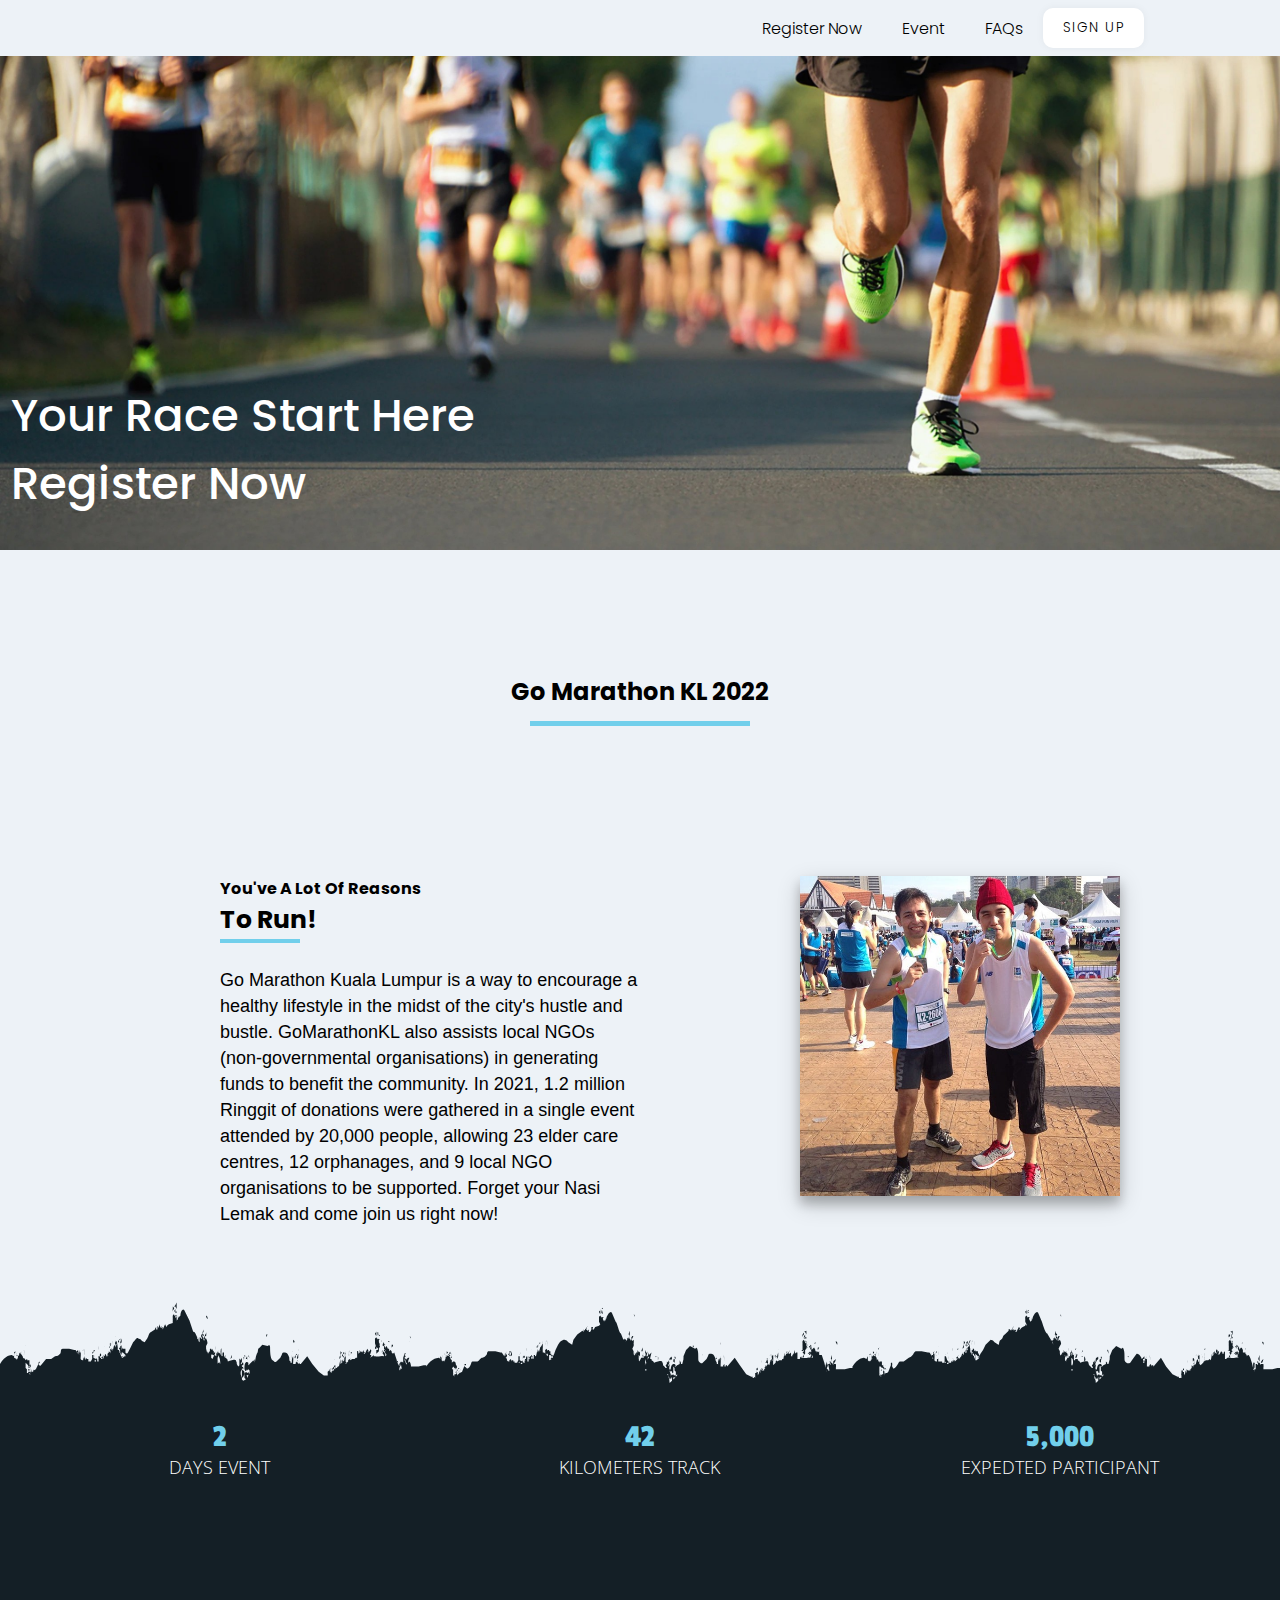
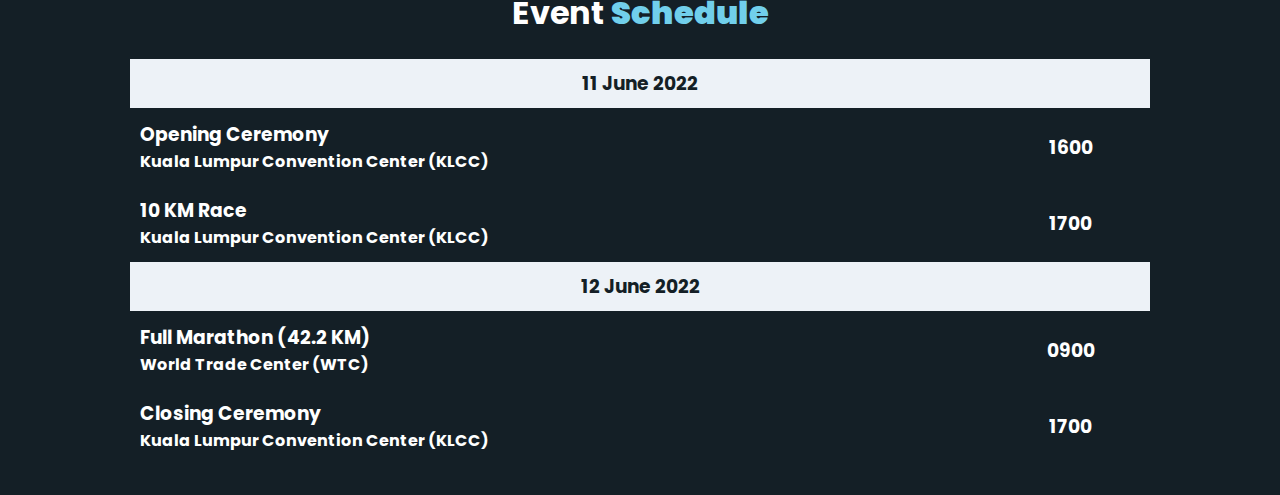
==== commit ccdf1baa: "V1.4.2" ====
--- a/index.html
+++ b/index.html
@@ -20,7 +20,7 @@
                 <li><a href="#">Register Now</a></li>
                 <li><a href="#">Event</a></li>
                 <li><a href="#">FAQs</a></li>
-                <button>Sign Up</button>
+                <button><a href="signIn.html">Sign Up</a></button>
             </ul>
         </nav>
 
--- a/style.css
+++ b/style.css
@@ -103,7 +103,7 @@
 /*content counter*/
 
 .content_counter {
-    margin: 50px;
+    margin: 120px;
 }
 
 .content_counter h1 {
@@ -285,4 +285,14 @@
 
 .time h3 {
     text-align: center;
+}
+
+.container-4 {
+    width: 100%;
+}
+
+.cont-child {
+    margin: auto;
+    float: left;
+    width: 50%;
 }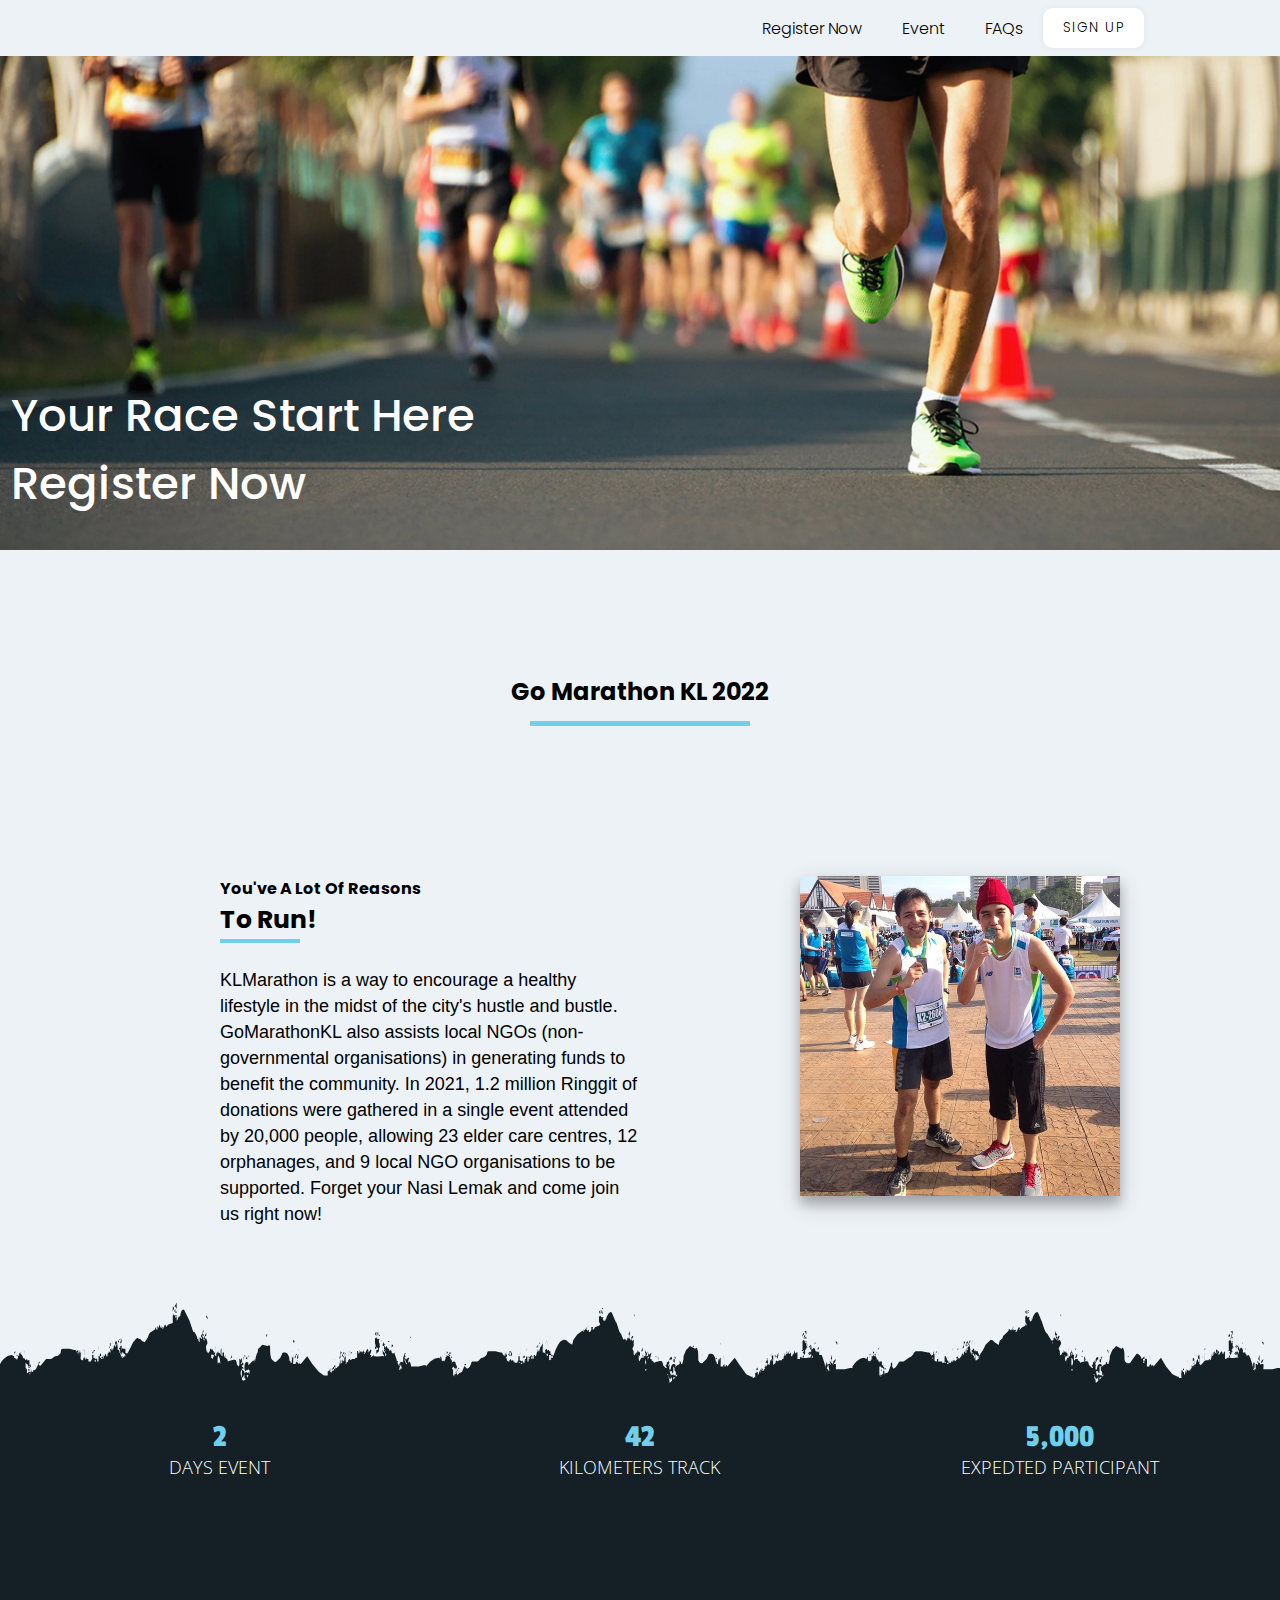
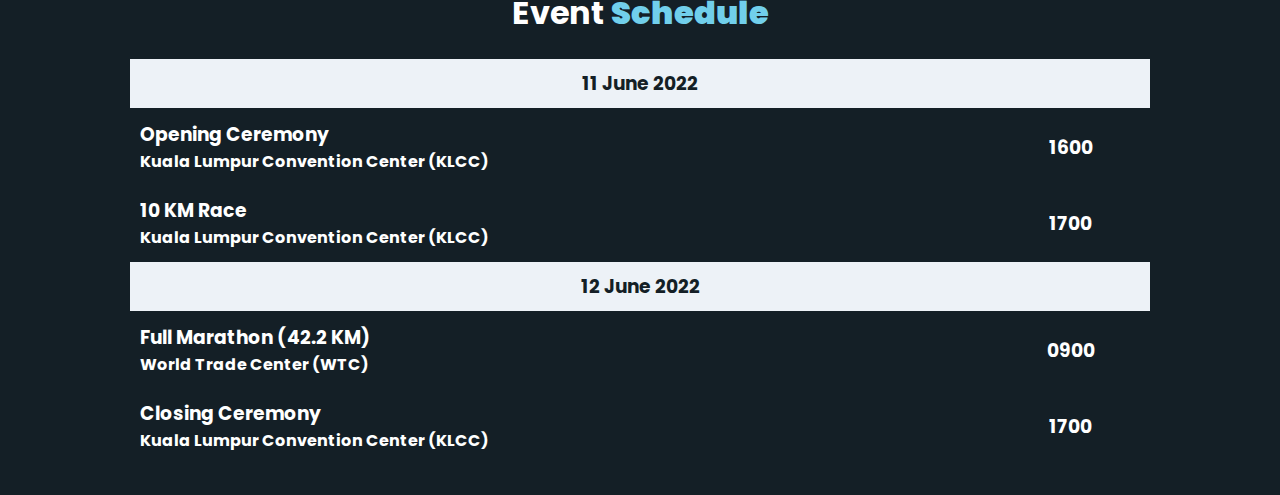
==== commit 1700c9fc: "V1.6.7" ====
--- a/index.html
+++ b/index.html
@@ -7,7 +7,7 @@
     <meta name="viewport" content="width=device-width, initial-scale=1.0">
     <link rel="stylesheet" type="text/css" href="style.css" />
     <script src="scripts/counter.js"></script>
-    <title>GoMarathon</title>
+    <title>KLMarathon</title>
 </head>
 
 <body>
@@ -42,8 +42,8 @@
             <h1>To Run!</h1>
             <hr>
             <p>
-                Go Marathon Kuala Lumpur is a way to encourage a healthy lifestyle in the midst of the city's hustle and bustle. GoMarathonKL also assists local NGOs (non-governmental organisations) in generating funds to benefit the community. In 2021, 1.2 million Ringgit
-                of donations were gathered in a single event attended by 20,000 people, allowing 23 elder care centres, 12 orphanages, and 9 local NGO organisations to be supported. Forget your Nasi Lemak and come join us right now!
+                KLMarathon is a way to encourage a healthy lifestyle in the midst of the city's hustle and bustle. GoMarathonKL also assists local NGOs (non-governmental organisations) in generating funds to benefit the community. In 2021, 1.2 million Ringgit of donations
+                were gathered in a single event attended by 20,000 people, allowing 23 elder care centres, 12 orphanages, and 9 local NGO organisations to be supported. Forget your Nasi Lemak and come join us right now!
             </p>
         </div>
         <div class="col2">
--- a/style.css
+++ b/style.css
@@ -287,12 +287,153 @@
     text-align: center;
 }
 
-.container-4 {
+
+/*page signup*/
+
+.container-4::after {
     width: 100%;
+    content: "";
+    display: table;
+    clear: both;
 }
 
 .cont-child {
     margin: auto;
+    width: 50%;
+    position: relative;
     float: left;
-    width: 50%;
+}
+
+.rightCont {
+    flex-direction: column;
+    justify-content: center;
+    align-items: left;
+    display: flex;
+    height: 100vh;
+    padding: 20% 20%;
+}
+
+.rightCont h1 {
+    font-family: 'Poppins', sans-serif;
+    font-size: 24px;
+    font-weight: 600;
+}
+
+.rightCont hr {
+    width: 170px;
+    height: 5px;
+    border-color: transparent;
+    background-color: #71CFEB;
+    margin-top: 8px;
+    margin-bottom: 40px;
+}
+
+.rightCont form {
+    display: block;
+}
+
+.rightCont label {
+    margin-top: 10px;
+    font-family: 'Poppins', sans-serif;
+    font-size: 16px;
+    font-weight: 300;
+}
+
+.rightCont input {
+    display: block;
+    width: 90%;
+    padding: 7px 2px;
+    margin-top: 10px;
+    margin-bottom: 20px;
+    border-bottom: 1px solid gray;
+    background: rgba(0, 0, 0, 0.05);
+    color: #000;
+    font-size: 16px;
+    border-radius: 50px;
+    border: 1px solid transparent;
+    padding-left: 20px;
+    padding-right: 20px;
+    font-size: 16px;
+}
+
+.rightCont .submit {
+    margin-top: 50px;
+    width: 90%;
+    height: 35px;
+    background-color: #71CFEB;
+    border: 1px solid #71CFEB;
+    margin-top: 25px;
+    color: white;
+    font-weight: 500;
+    font-size: 15px;
+    border-radius: 50px;
+}
+
+.rightCont .submit:hover {
+    background-color: #71cfeb28;
+    border: 1px solid #71CFEB;
+    color: #71CFEB;
+    ;
+}
+
+.extraOpt a {
+    font-size: 14px;
+    float: right;
+    margin-right: 45px;
+    text-decoration: none;
+    font-family: 'Poppins', sans-serif;
+    font-weight: 400;
+    color: #141F26;
+}
+
+.leftCont {
+    flex-direction: column;
+    justify-content: center;
+    align-items: left;
+    display: flex;
+    height: 100vh;
+    padding-left: 20%;
+    background-color: #55bfdf;
+}
+
+.leftCont img {
+    width: 55%;
+    height: auto;
+    margin-bottom: 20px;
+}
+
+.leftCont h1 {
+    font-family: 'Poppins', sans-serif;
+    font-size: 30px;
+    color: #fff;
+}
+
+.leftCont p {
+    font-family: 'Poppins', sans-serif;
+    font-size: 18px;
+    opacity: 80%;
+    color: #fff;
+}
+
+.button {
+    display: block;
+    text-align: center;
+    text-decoration: none;
+    width: 30%;
+    padding: 7px 2px;
+    margin-top: 10px;
+    margin-bottom: 20px;
+    border-bottom: 1px solid gray;
+    background: rgba(255, 255, 255, 0.904);
+    color: rgba(37, 158, 214);
+    font-family: 'Poppins', sans-serif;
+    font-size: 14px;
+    border-radius: 50px;
+    border: 1px solid transparent;
+    font-size: 16px;
+}
+
+.container-5 {
+    height: 100vh;
+    background: #71CFEB;
 }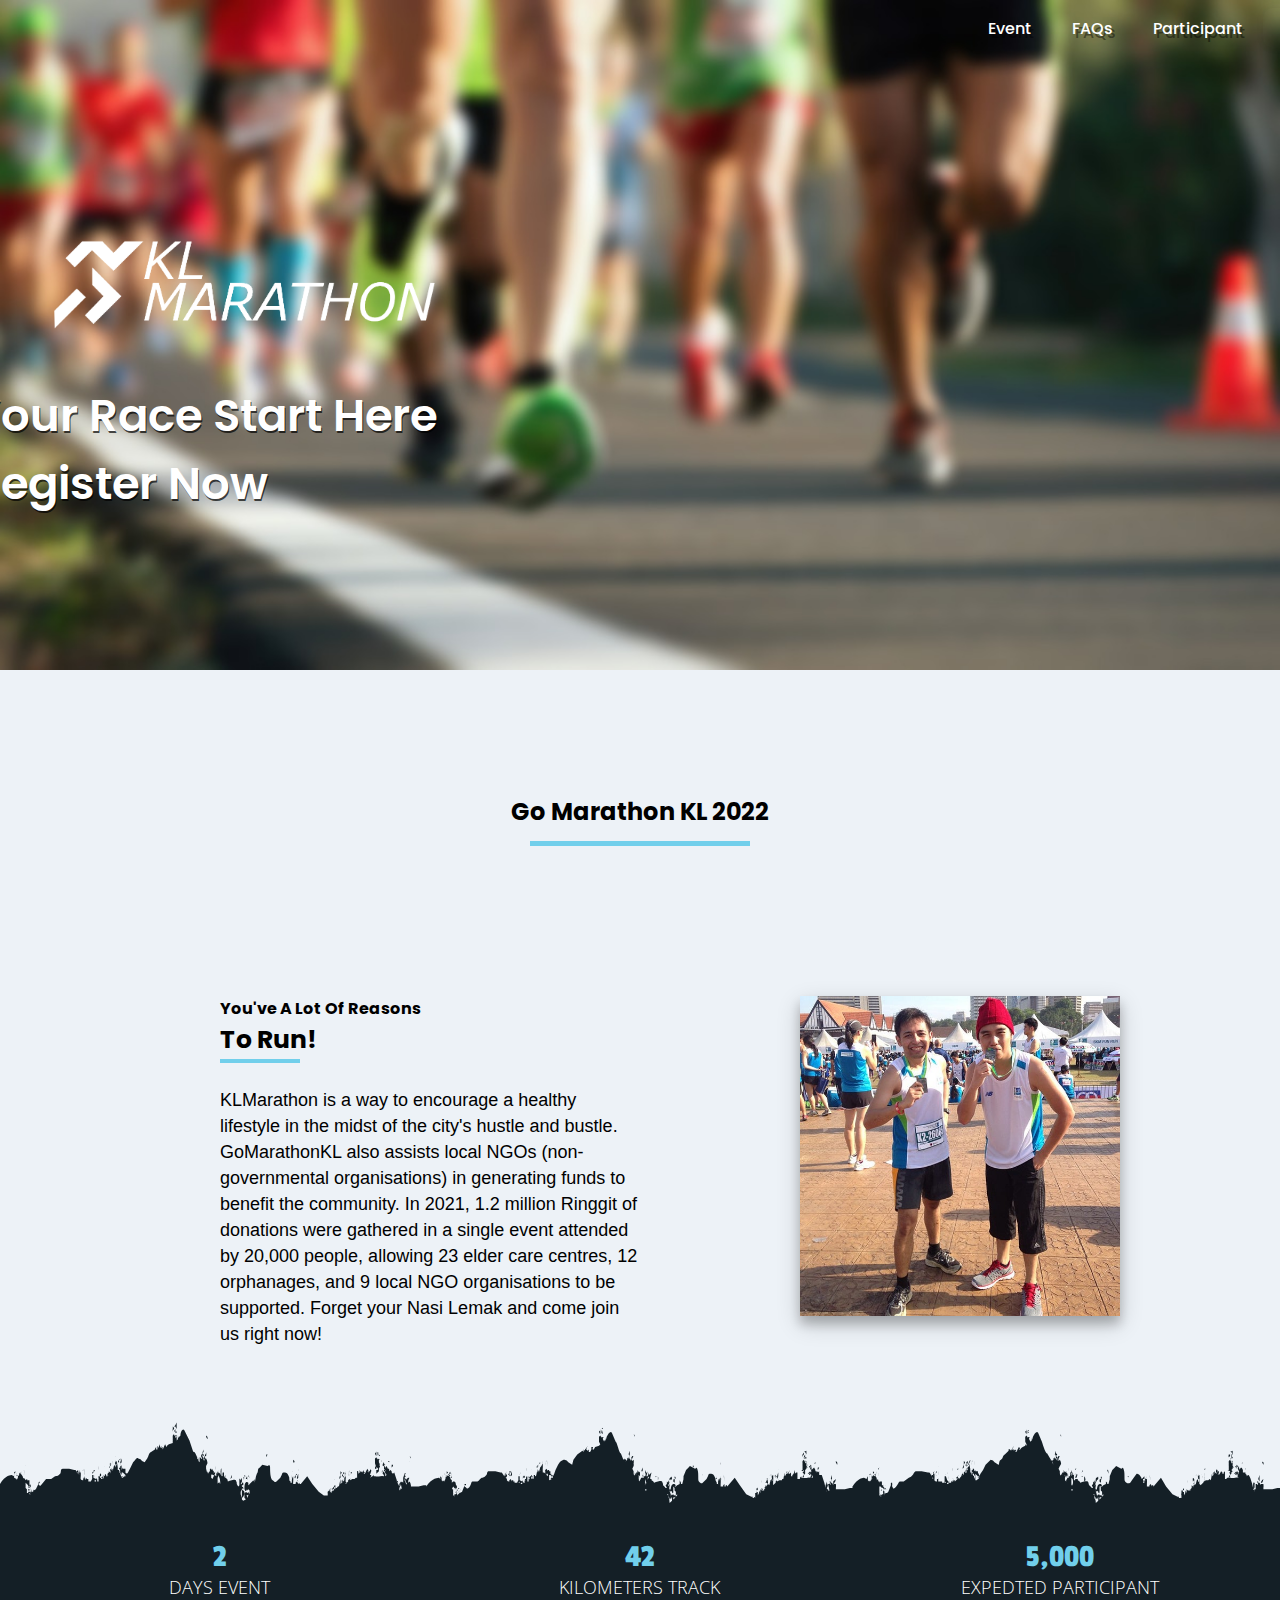
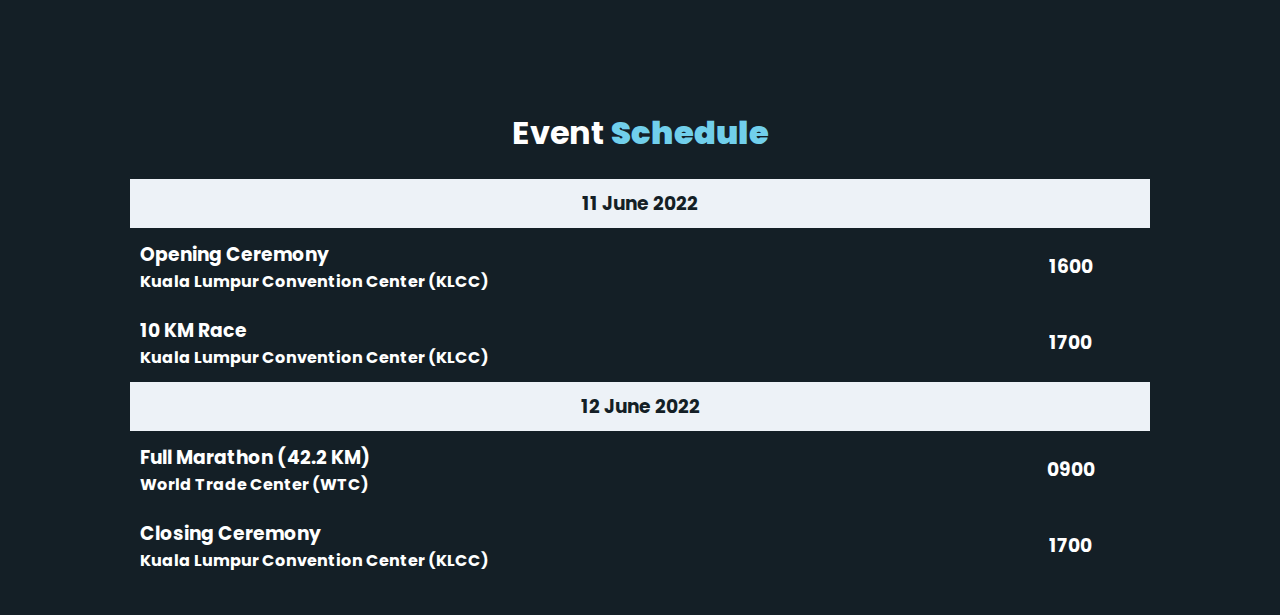
==== commit e13533cc: "V2.1.2" ====
--- a/index.html
+++ b/index.html
@@ -7,25 +7,25 @@
     <meta name="viewport" content="width=device-width, initial-scale=1.0">
     <link rel="stylesheet" type="text/css" href="style.css" />
     <script src="scripts/counter.js"></script>
-    <title>KLMarathon</title>
+    <title>KLMarathon - Main Page</title>
 </head>
 
 <body>
     <!--header-->
     <div class="header">
-
-        <!--Navigation Bar-->
-        <nav>
-            <ul class="nav_links">
-                <li><a href="#">Register Now</a></li>
-                <li><a href="#">Event</a></li>
-                <li><a href="#">FAQs</a></li>
-                <button><a href="signIn.html">Sign Up</a></button>
-            </ul>
-        </nav>
-
+            <!--Navigation Bar-->
+            <nav>
+                <ul class="nav_links">
+                    <li><a href="#">Event</a></li>
+                    <li><a href="#">FAQs</a></li>
+                    <li><a href="signIn.html">Participant</a></li>
+                    <button><a href="register.html">Register</a></button>
+                </ul>
+            </nav>
+        
+        <img class="logo-head" src="Image/logo-white.png">
         <!--Top image-->
-        <img src="Image\running-header.jpg" />
+        <img src="Image\top-image.jpg" />
         <div class="headTxt">Your Race Start Here <br> Register Now</div>
     </div>
 
@@ -42,8 +42,12 @@
             <h1>To Run!</h1>
             <hr>
             <p>
-                KLMarathon is a way to encourage a healthy lifestyle in the midst of the city's hustle and bustle. GoMarathonKL also assists local NGOs (non-governmental organisations) in generating funds to benefit the community. In 2021, 1.2 million Ringgit of donations
-                were gathered in a single event attended by 20,000 people, allowing 23 elder care centres, 12 orphanages, and 9 local NGO organisations to be supported. Forget your Nasi Lemak and come join us right now!
+                KLMarathon is a way to encourage a healthy lifestyle in the midst of the city's hustle and bustle.
+                GoMarathonKL also assists local NGOs (non-governmental organisations) in generating funds to benefit the
+                community. In 2021, 1.2 million Ringgit of donations
+                were gathered in a single event attended by 20,000 people, allowing 23 elder care centres, 12
+                orphanages, and 9 local NGO organisations to be supported. Forget your Nasi Lemak and come join us right
+                now!
             </p>
         </div>
         <div class="col2">
--- a/style.css
+++ b/style.css
@@ -3,6 +3,7 @@
 @import url('https://fonts.googleapis.com/css2?family=Passion+One&display=swap');
 @import url('https://fonts.googleapis.com/css2?family=Open+Sans&display=swap');
 @import url('https://fonts.googleapis.com/css2?family=Poppins:ital,wght@0,100;0,200;0,300;0,400;0,500;0,600;0,700;0,800;0,900;1,100;1,200;1,300;1,400;1,500;1,600;1,700;1,800;1,900&display=swap');
+
 * {
     box-sizing: border-box;
     margin: 0%;
@@ -15,14 +16,16 @@
 
 
 /* navigation bar */
+.header {
+    background-color: transparent;
+}
 
 .nav_links {
     list-style: none;
-    position: relative;
-    float: right;
+    position: absolute;
+    left: 75%;
     display: flex;
     padding-left: 0%;
-    padding-right: 10%;
     margin: 8px 8px;
 }
 
@@ -34,12 +37,15 @@
 .nav_links li a {
     transition: all 0.3s ease 0s;
     padding: 0px 20px 0px 20px;
+    text-shadow: 3px 4px rgba(0, 0, 0, 0.419);
+    
 }
 
 .nav_links a {
-    font-family: 'Poppins', sans-serif;
-    font-weight: 300;
-    color: var(--Lefttext-color);
+
+    font-family: 'Poppins', sans-serif;
+    font-weight: 500;
+    color: #ffffff;
     text-decoration: none;
 }
 
@@ -54,7 +60,7 @@
     padding: 10px 20px;
     border-radius: 10px;
     border: 0;
-    background-color: white;
+    background-color: transparent;
     box-shadow: rgb(0 0 0 / 5%) 0 0 8px;
     letter-spacing: 1.5px;
     text-transform: uppercase;
@@ -81,22 +87,28 @@
 
 
 /*image header*/
+.header .logo-head{
+    position: absolute;
+    width: 30%;
+    left: 4%;
+    top: 25%;
+}
 
 .header img {
     width: 100%;
     height: auto;
-    -o-filter: blur(5px);
 }
 
 .headTxt {
     position: absolute;
     top: 50%;
-    left: 19%;
+    left: 16%;
     color: white;
     transform: translate(-50%, -50%);
     font-size: 45px;
-    font-weight: 450;
-    font-family: 'Poppins', sans-serif;
+    font-weight: 600;
+    font-family: 'Poppins', sans-serif;
+    text-shadow: 1px 2px rgba(0, 0, 0, 0.699);
 }
 
 
@@ -319,13 +331,20 @@
     font-weight: 600;
 }
 
+.rightCont p {
+    font-family: 'Poppins', sans-serif;
+    font-size: 16px;
+    font-weight: 300;
+    margin-bottom: 30px;
+}
+
 .rightCont hr {
     width: 170px;
     height: 5px;
     border-color: transparent;
     background-color: #71CFEB;
     margin-top: 8px;
-    margin-bottom: 40px;
+    margin-bottom: 20px;
 }
 
 .rightCont form {
@@ -341,7 +360,7 @@
 
 .rightCont input {
     display: block;
-    width: 90%;
+    width: 100%;
     padding: 7px 2px;
     margin-top: 10px;
     margin-bottom: 20px;
@@ -356,9 +375,27 @@
     font-size: 16px;
 }
 
+.rightCont .addressInput {
+    display: block;
+    width: 100%;
+    height: 50px;
+    padding: 7px 2px;
+    margin-top: 10px;
+    margin-bottom: 20px;
+    border-bottom: 1px solid gray;
+    background: rgba(0, 0, 0, 0.05);
+    color: #000;
+    font-size: 16px;
+    border-radius: 50px;
+    border: 1px solid transparent;
+    padding-left: 20px;
+    padding-right: 20px;
+    font-size: 16px;
+}
+
 .rightCont .submit {
     margin-top: 50px;
-    width: 90%;
+    width: 100%;
     height: 35px;
     background-color: #71CFEB;
     border: 1px solid #71CFEB;
@@ -373,7 +410,6 @@
     background-color: #71cfeb28;
     border: 1px solid #71CFEB;
     color: #71CFEB;
-    ;
 }
 
 .extraOpt a {
@@ -435,5 +471,104 @@
 
 .container-5 {
     height: 100vh;
+    width: 100vw;
     background: #71CFEB;
+    position: absolute;
+}
+
+.container-6 {
+    background-color: #f8f9fa;
+    border-radius: 20px;
+    box-sizing: border-box;
+    height: auto;
+    padding: 40px;
+    width: 30%;
+    margin: 5% auto 20% auto;
+    text-align: left;
+}
+
+.container-6 img {
+    width: 60%;
+    margin-bottom: 10px;
+}
+
+.container-6 h1 {
+    font-family: 'Poppins', sans-serif;
+    font-size: 24px;
+    font-weight: 600;
+}
+
+.container-6 p {
+    font-family: 'Poppins', sans-serif;
+    font-size: 14px;
+    opacity: 80%;
+    margin-bottom: 30px;
+}
+
+.container-6 hr {
+    width: 130px;
+    height: 4px;
+    margin-top: 10px;
+    margin-bottom: 10px;
+    border-color: transparent;
+    background-color: #71CFEB;
+}
+
+.container-6 label {
+    margin-top: 10px;
+    font-family: 'Poppins', sans-serif;
+    font-size: 14px;
+    font-weight: 5\400;
+}
+
+.container-6 input {
+    display: block;
+    width: 100%;
+    padding: 7px 2px;
+    margin-top: 10px;
+    margin-bottom: 20px;
+    border-bottom: 1px solid gray;
+    background: rgba(0, 0, 0, 0.05);
+    color: #000;
+    font-size: 16px;
+    border-radius: 50px;
+    border: 1px solid transparent;
+    padding-left: 20px;
+    padding-right: 20px;
+    font-size: 16px;
+}
+
+.container-6 .submit {
+    margin-top: 50px;
+    width: 100%;
+    height: 35px;
+    background-color: #71CFEB;
+    border: 1px solid #71CFEB;
+    margin-top: 25px;
+    color: white;
+    font-weight: 500;
+    font-size: 15px;
+    border-radius: 50px;
+}
+
+.container-6 .submit:hover {
+    background-color: #71cfeb28;
+    border: 1px solid #71CFEB;
+    color: #71CFEB;
+}
+
+.newLeftCont {
+    width: 60%;
+    position: relative;
+    float: left;
+}
+
+.newRightCont {
+    width: 40%;
+    position: relative;
+    float: left;
+}
+
+.newRightCont .leftCont {
+    padding: 13%;
 }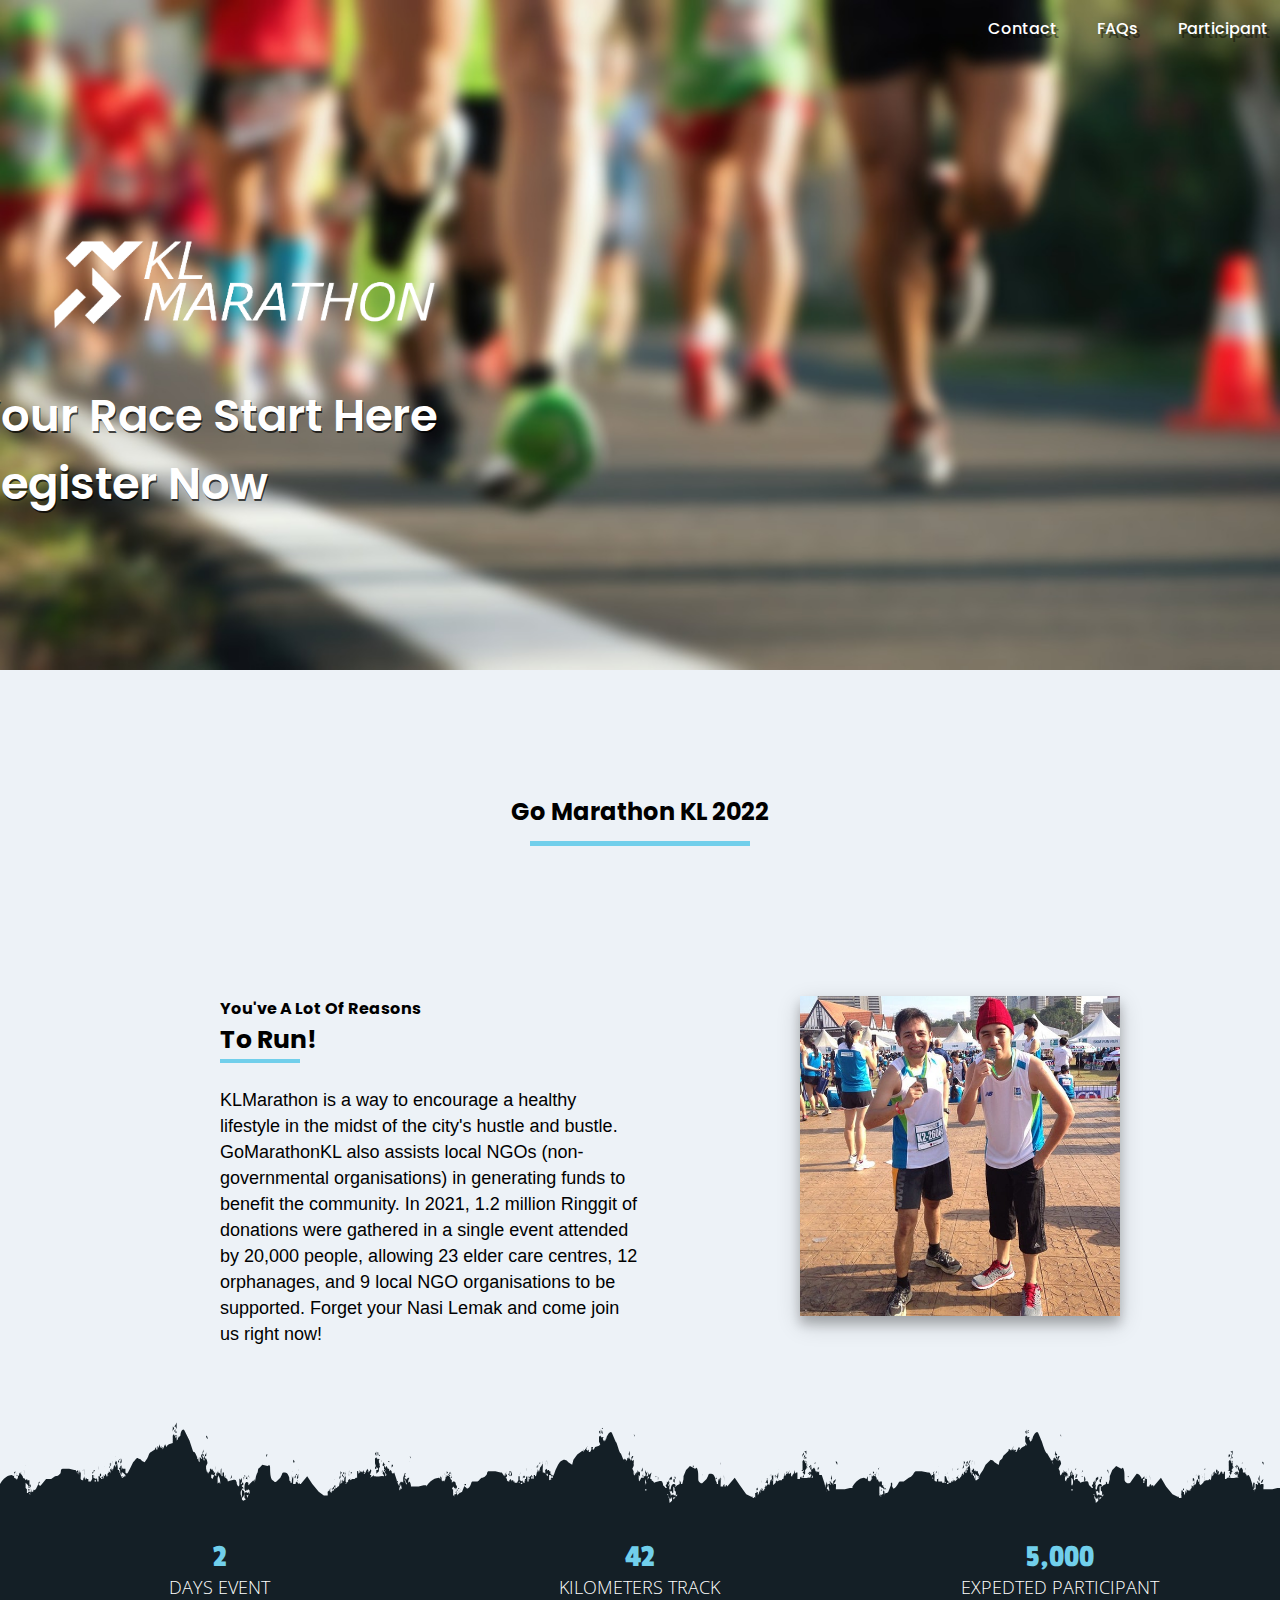
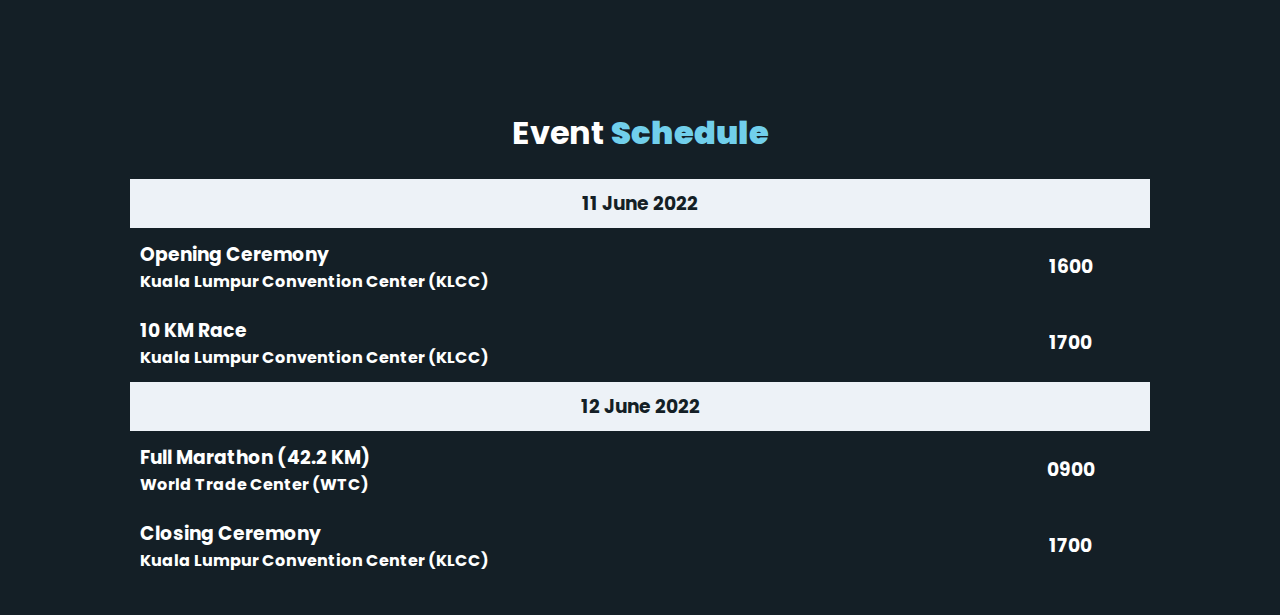
==== commit b3d1cfa7: "V.2.3" ====
--- a/index.html
+++ b/index.html
@@ -5,7 +5,8 @@
     <meta charset="UTF-8">
     <meta http-equiv="X-UA-Compatible" content="IE=edge">
     <meta name="viewport" content="width=device-width, initial-scale=1.0">
-    <link rel="stylesheet" type="text/css" href="style.css" />
+    <link rel="icon" href="Image/icon.ico"/>
+    <link rel="stylesheet" type="text/css" href="css/style.css" />
     <script src="scripts/counter.js"></script>
     <title>KLMarathon - Main Page</title>
 </head>
@@ -16,10 +17,10 @@
             <!--Navigation Bar-->
             <nav>
                 <ul class="nav_links">
-                    <li><a href="#">Event</a></li>
-                    <li><a href="#">FAQs</a></li>
+                    <li><a href="contact.html">Contact</a></li>
+                    <li><a href="faq.html">FAQs</a></li>
                     <li><a href="signIn.html">Participant</a></li>
-                    <button><a href="register.html">Register</a></button>
+                    <button class="link-top"><a href="register.html">Register</a></button>
                 </ul>
             </nav>
         
--- a/css/style.css
+++ b/css/style.css
@@ -0,0 +1,532 @@
+/* font */
+
+@import url('https://fonts.googleapis.com/css2?family=Passion+One&display=swap');
+@import url('https://fonts.googleapis.com/css2?family=Open+Sans&display=swap');
+@import url('https://fonts.googleapis.com/css2?family=Poppins:ital,wght@0,100;0,200;0,300;0,400;0,500;0,600;0,700;0,800;0,900;1,100;1,200;1,300;1,400;1,500;1,600;1,700;1,800;1,900&display=swap');
+
+* {
+    box-sizing: border-box;
+    margin: 0%;
+    padding: 0%;
+}
+
+body {
+    background-color: #EDF2F7;
+}
+
+
+/* navigation bar */
+.header {
+    background-color: transparent;
+}
+
+.nav_links {
+    list-style: none;
+    position: absolute;
+    left: 75%;
+    display: flex;
+    padding-left: 0%;
+    margin: 8px 8px;
+}
+
+.nav_links li {
+    margin-top: 0%;
+    padding-top: 8px;
+}
+
+.nav_links li a {
+    transition: all 0.3s ease 0s;
+    padding: 0px 20px 0px 20px;
+    text-shadow: 3px 4px rgba(0, 0, 0, 0.419);
+    
+}
+
+ .nav_links li a {
+    font-family: 'Poppins', sans-serif;
+    font-weight: 500;
+    color: #fff;
+    text-decoration: none;
+}
+
+.nav_links li a:hover {
+    color: #71CFEB;
+}
+
+
+/* sign up button */
+
+.header nav ul button {
+    padding: 10px 20px;
+    border-radius: 10px;
+    border: 0;
+    background-color: transparent;
+    box-shadow: rgb(0 0 0 / 5%) 0 0 8px;
+    letter-spacing: 1.5px;
+    text-transform: uppercase;
+    font-family: 'Poppins', sans-serif;
+    font-weight: 300;
+    transition: all .5s ease;
+}
+
+.header nav ul button:hover {
+    letter-spacing: 3px;
+    background-color: #71CFEB;
+    color: hsl(0, 0%, 100%);
+    box-shadow: #71CFEB;
+}
+
+.header nav ul button:active {
+    letter-spacing: 3px;
+    background-color: #71CFEB;
+    color: hsl(0, 0%, 100%);
+    box-shadow: #71CFEB;
+    transform: translateY(5px);
+    transition: 100ms;
+}
+
+
+/*image header*/
+.header .logo-head{
+    position: absolute;
+    width: 30%;
+    left: 4%;
+    top: 25%;
+}
+
+.header img {
+    width: 100%;
+    height: auto;
+}
+
+.headTxt {
+    position: absolute;
+    top: 50%;
+    left: 16%;
+    color: white;
+    transform: translate(-50%, -50%);
+    font-size: 45px;
+    font-weight: 600;
+    font-family: 'Poppins', sans-serif;
+    text-shadow: 1px 2px rgba(0, 0, 0, 0.699);
+}
+
+
+/*content counter*/
+
+.content_counter {
+    margin: 120px;
+}
+
+.content_counter h1 {
+    font-size: 24px;
+    margin-bottom: 12px;
+    font-family: 'Poppins', sans-serif;
+    text-align: center;
+}
+
+.content_counter hr {
+    margin: auto;
+    width: 220px;
+    height: 5px;
+    border-color: transparent;
+    background-color: #71CFEB;
+}
+
+
+/* Date Counter */
+
+#dateCounter {
+    text-align: center;
+    font-size: 3em;
+}
+
+
+/* Date Counter digit*/
+
+#dateCounter div {
+    margin-top: 24px;
+    font-family: 'Poppins', sans-serif;
+    display: inline-block;
+    min-width: 90px;
+}
+
+
+/* Date Counter text*/
+
+#dateCounter span {
+    font-family: 'Poppins', sans-serif;
+    color: #141F26;
+    display: block;
+    font-size: 0.3em;
+    font-weight: 400;
+}
+
+
+/*container 1*/
+
+.container-1 {
+    width: 100%;
+    display: table;
+    margin-top: 150px;
+}
+
+.container-1 h3 {
+    font-family: 'Poppins', sans-serif;
+    font-size: 16px;
+    margin-left: 220px;
+}
+
+.container-1 h1 {
+    font-family: 'Poppins', sans-serif;
+    font-size: 25px;
+    margin-left: 220px;
+}
+
+.container-1 hr {
+    width: 80px;
+    height: 4px;
+    border-color: transparent;
+    background-color: #71CFEB;
+    margin-left: 220px;
+}
+
+.container-1 p {
+    margin-top: 24px;
+    font-family: 'position', sans-serif;
+    font-weight: 150;
+    font-size: 18px;
+    line-height: 26px;
+    margin-left: 220px;
+}
+
+.col1 {
+    float: left;
+    width: 50%;
+}
+
+.col2 {
+    width: 50%;
+    float: right;
+    text-align: center;
+}
+
+.col2 img {
+    width: 50%;
+    height: auto;
+    box-shadow: 0 8px 10px 0 rgba(0, 0, 0, 0.2), 0 8px 22px 0 rgba(0, 0, 0, 0.19);
+}
+
+
+/*container 2*/
+
+.container-2 {
+    background-color: #141F26;
+    padding: 10px;
+}
+
+.container-2:after {
+    content: "";
+    display: table;
+    clear: both;
+}
+
+.container-child {
+    margin: auto;
+    float: left;
+    width: 33.33%;
+}
+
+.container-child h1 {
+    font-size: 32px;
+    color: #71CFEB;
+    font-family: 'Passion One', sans-serif;
+    font-weight: 200;
+    text-align: center;
+}
+
+.container-child h3 {
+    font-size: 18px;
+    font-family: 'Open Sans', sans-serif;
+    color: #ffffff;
+    font-weight: 300;
+    text-align: center;
+}
+
+.topSvg {
+    margin-top: 50px;
+    background: #141F26;
+}
+
+.darkContainer {
+    background-color: #141F26;
+    padding-top: 100px;
+    padding-bottom: 30px;
+    text-align: center;
+    color: #fff;
+    font-family: 'Poppins', sans-serif;
+    font-weight: 100;
+}
+
+.darkContainer b {
+    color: #71CFEB;
+    margin-top: 20px;
+}
+
+.date {
+    background-color: #EDF2F7;
+}
+
+.date h3 {
+    color: #141F26;
+    text-align: center;
+}
+
+.schedule {
+    margin-left: auto;
+    margin-right: auto;
+    width: 80%;
+    margin-top: 20px;
+}
+
+.schedule td {
+    text-align: left;
+    padding-left: 18px;
+    padding: 10px;
+}
+
+.time h3 {
+    text-align: center;
+}
+
+
+/*page signup*/
+
+.container-4::after {
+    width: 100%;
+    content: "";
+    display: table;
+    clear: both;
+}
+
+.cont-child {
+    margin: auto;
+    width: 50%;
+    position: relative;
+    float: left;
+}
+
+.rightCont {
+    flex-direction: column;
+    justify-content: center;
+    align-items: left;
+    display: flex;
+    height: 100vh;
+    padding: 20% 20%;
+}
+
+.rightCont h1 {
+    font-family: 'Poppins', sans-serif;
+    font-size: 24px;
+    font-weight: 600;
+}
+
+.rightCont p {
+    font-family: 'Poppins', sans-serif;
+    font-size: 16px;
+    font-weight: 300;
+    margin-bottom: 30px;
+}
+
+.rightCont hr {
+    width: 170px;
+    height: 5px;
+    border-color: transparent;
+    background-color: #71CFEB;
+    margin-top: 8px;
+    margin-bottom: 20px;
+}
+
+.rightCont form {
+    display: block;
+}
+
+.rightCont label {
+    margin-top: 10px;
+    font-family: 'Poppins', sans-serif;
+    font-size: 16px;
+    font-weight: 300;
+}
+
+.rightCont input, textarea {
+    display: block;
+    width: 100%;
+    padding: 7px 2px;
+    margin-top: 10px;
+    margin-bottom: 20px;
+    border-bottom: 1px solid gray;
+    background: rgba(0, 0, 0, 0.05);
+    color: #000;
+    font-size: 16px;
+    border-radius: 50px;
+    border: 1px solid transparent;
+    padding-left: 20px;
+    padding-right: 20px;
+    font-size: 16px;
+}
+
+.rightCont textarea{
+    border-radius: 10px;
+    height: 100px;
+}
+
+.rightCont .submit {
+    margin-top: 50px;
+    width: 100%;
+    height: 35px;
+    background-color: #71CFEB;
+    border: 1px solid #71CFEB;
+    margin-top: 25px;
+    color: white;
+    font-weight: 500;
+    font-size: 15px;
+    border-radius: 50px;
+}
+
+.rightCont .submit:hover {
+    background-color: #71cfeb28;
+    border: 1px solid #71CFEB;
+    color: #71CFEB;
+}
+
+.leftCont {
+    flex-direction: column;
+    justify-content: center;
+    align-items: left;
+    display: flex;
+    height: 100vh;
+    padding-left: 20%;
+    background-color: #55bfdf;
+}
+
+.leftCont img {
+    width: 55%;
+    height: auto;
+    margin-bottom: 20px;
+}
+
+.leftCont h1 {
+    font-family: 'Poppins', sans-serif;
+    font-size: 30px;
+    color: #fff;
+}
+
+.leftCont p {
+    font-family: 'Poppins', sans-serif;
+    font-size: 18px;
+    opacity: 80%;
+    color: #fff;
+}
+
+.button {
+    display: block;
+    text-align: center;
+    text-decoration: none;
+    width: 30%;
+    padding: 7px 2px;
+    margin-top: 10px;
+    margin-bottom: 20px;
+    border-bottom: 1px solid gray;
+    background: rgba(255, 255, 255, 0.904);
+    color: rgba(37, 158, 214);
+    font-family: 'Poppins', sans-serif;
+    font-size: 14px;
+    border-radius: 50px;
+    border: 1px solid transparent;
+    font-size: 16px;
+}
+
+.container-6{
+    text-align: center;
+}
+
+.container-6 img{
+    width: 20%;
+    margin-top: 24px;
+}
+
+.container-6 .search th {
+    background-color: #EDF2F7;
+    text-align: right;
+    color: #141F26;
+    font-size: 18px;
+    font-weight: 500;    
+}
+
+.search input{
+    width: 20%;
+    padding: 5px 2px;
+    background: rgba(0, 0, 0, 0.05);
+    color: #000;
+    font-size: 16px;
+    border-radius: 50px;
+    border: 1px solid transparent;
+    padding-left: 20px;
+    padding-right: 20px;
+    font-size: 14px;
+    font-family: 'Poppins' , sans-serif;
+}
+.top-header-left{
+    border-top-left-radius: 0.5em;
+    border-collapse: collapse;
+    overflow: hidden;
+}
+
+.top-header-right{
+    border-top-right-radius: 0.5em;
+    border-collapse: collapse;
+    overflow: hidden;
+}
+
+.container-6 table{
+    margin-left: auto;
+    margin-right: auto;
+    border-radius: 0.3em;
+    border-collapse: collapse;
+    overflow: hidden;
+    cursor: context-menu;
+    margin-top: 50px;
+    margin-bottom: 50px;
+}
+
+.container-6 th{
+    background-color: #71CFEB;
+    color: #fff;
+    font-family: 'Poppins' , sans-serif;
+    font-weight: 600;
+    font-size: 18px;
+    padding: 10px;
+}
+
+.container-6 td{
+    background-color: #fff;
+    color: #000; 
+    font-family: 'Poppins' , sans-serif;
+    font-weight: 400;
+    font-size: 16px;
+    padding: 10px;
+    border-top: 0.5px solid rgb(145, 143, 143);
+    border-bottom: 0.5px solid rgb(145, 143, 143);
+    text-align: left;
+}
+
+.container-6 .bot-table{
+    text-align: center;
+    font-size: 14px;
+    border-bottom: unset;
+}
+
+.link-top a{
+    text-decoration: none;
+    color: #EDF2F7;
+}
+
